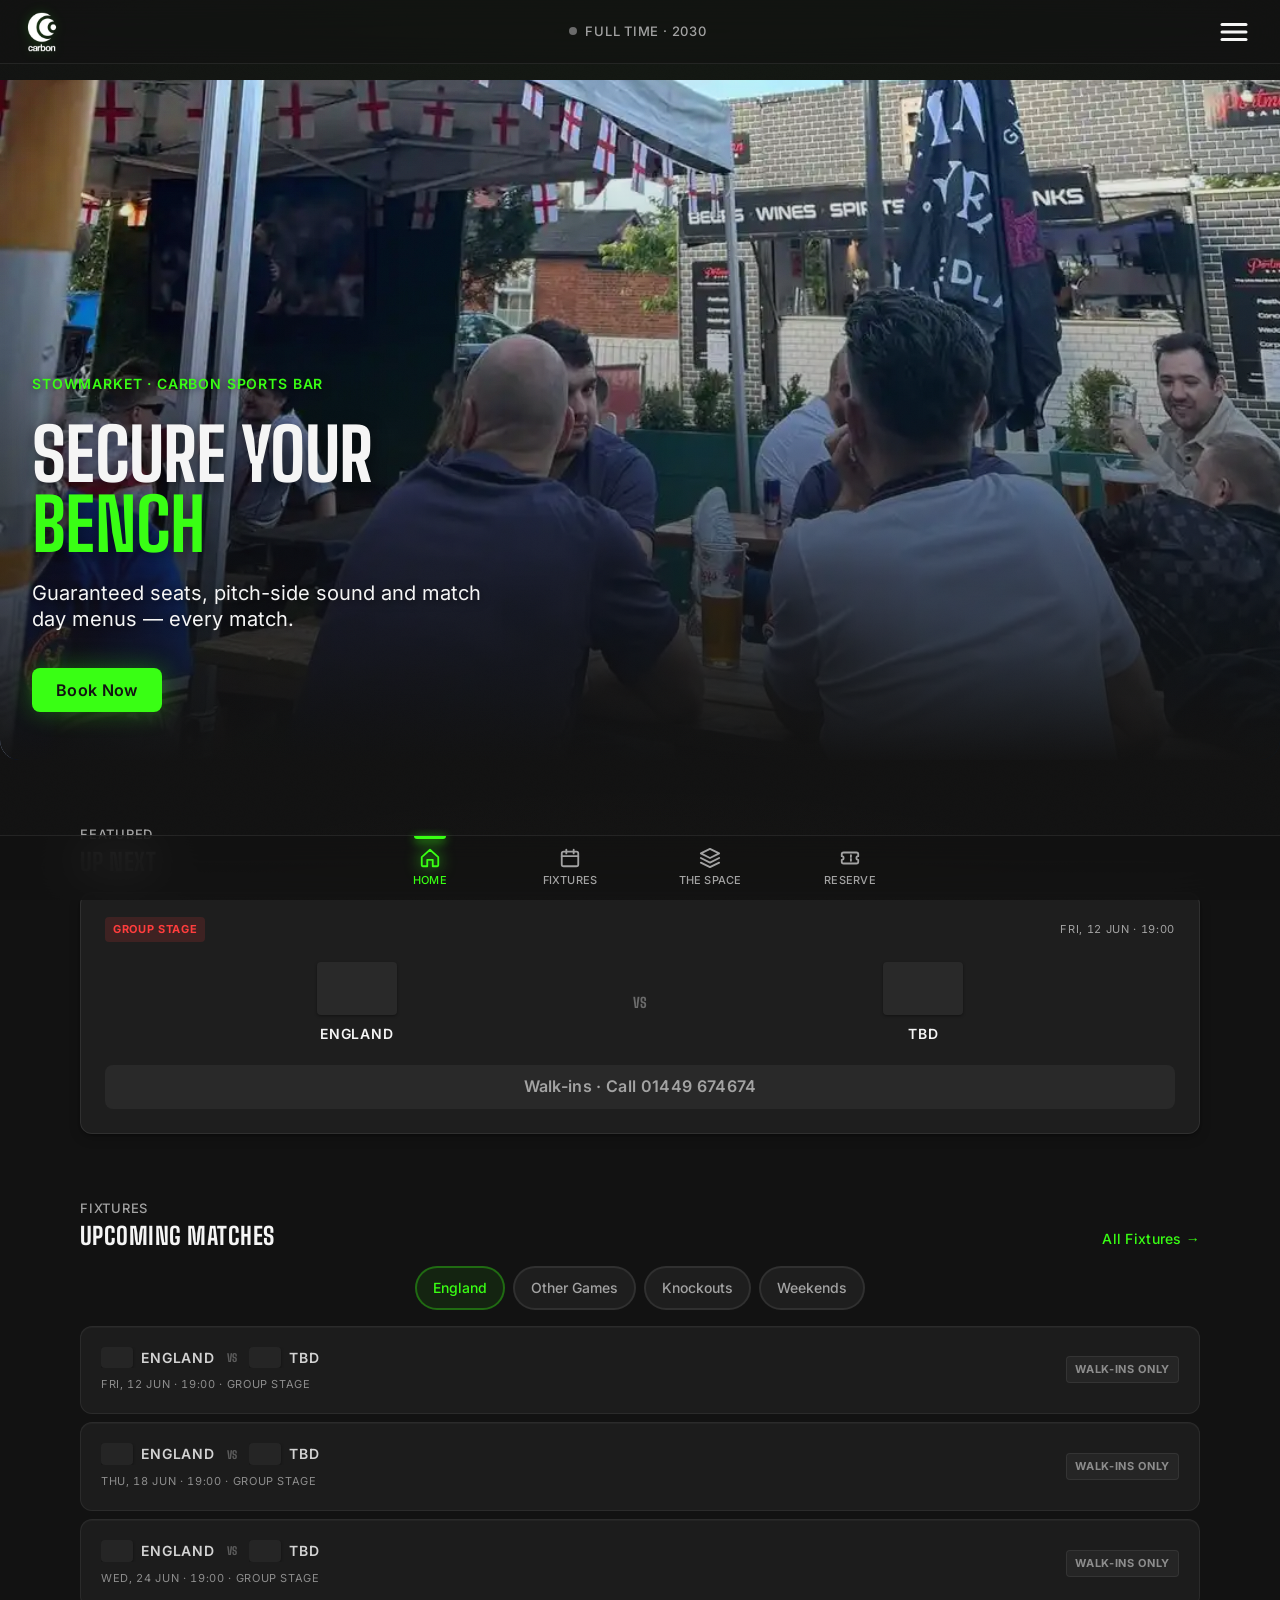
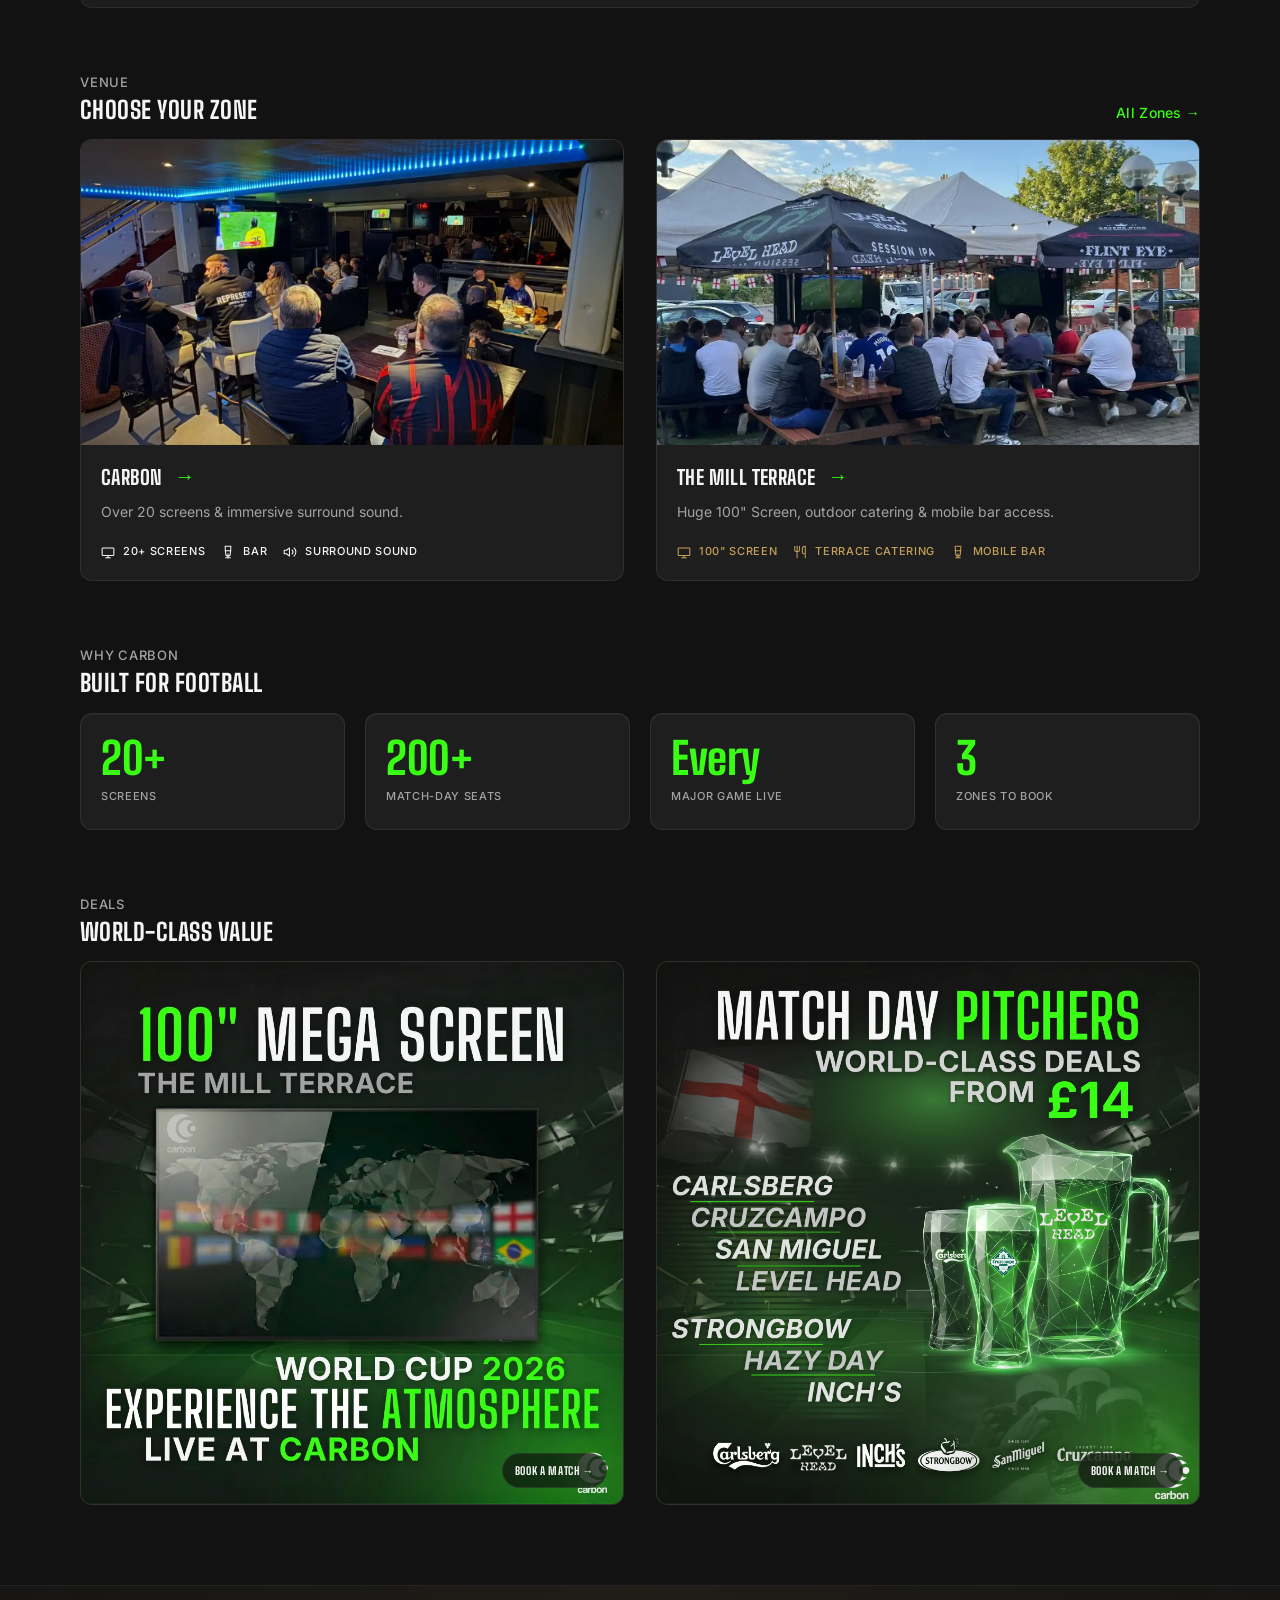
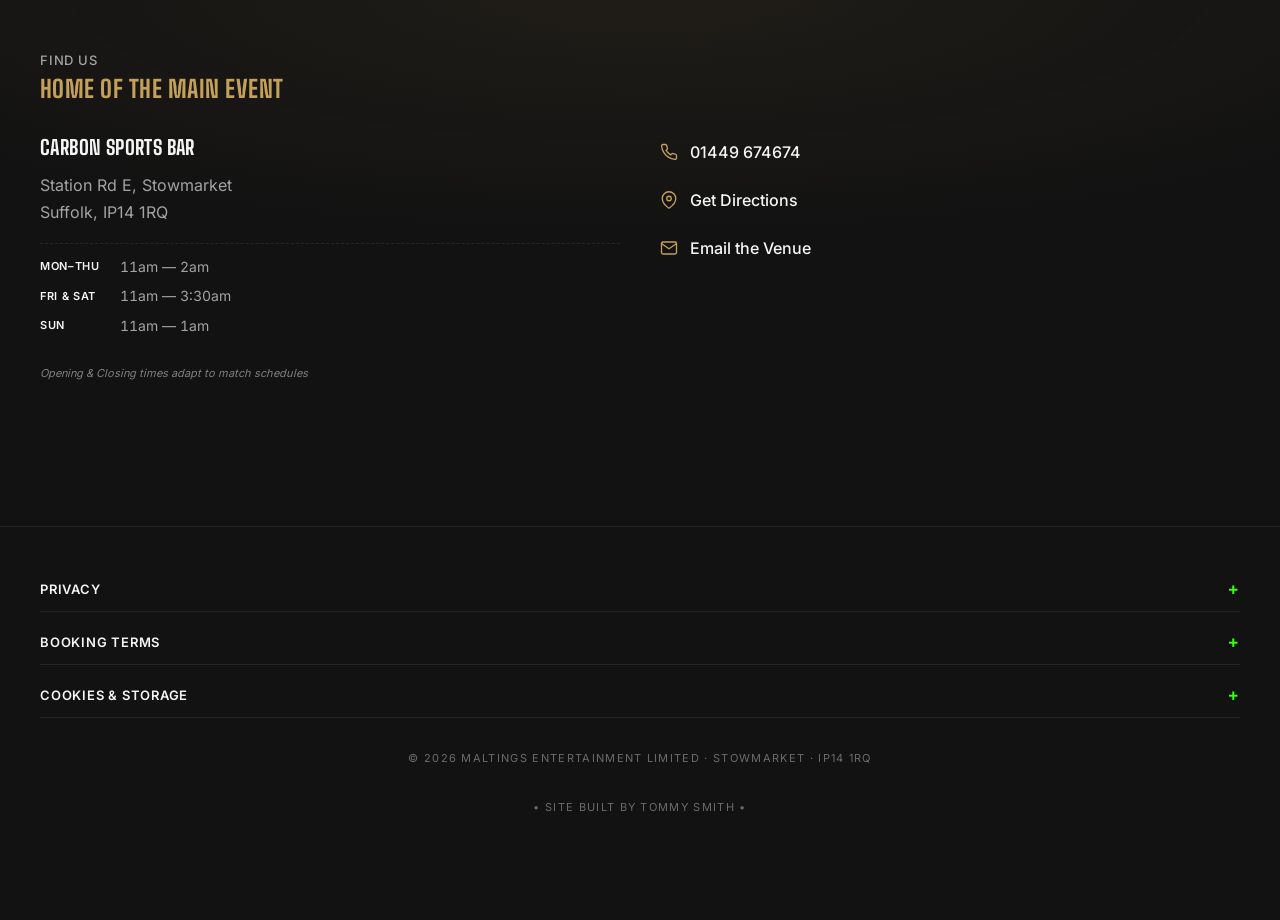
==== index.html @ a9f906a3 "Match Time Update and polish" ====
<!doctype html>
<html lang="en-GB">
  <head>
    <meta charset="UTF-8" />
    <meta
      name="viewport"
      content="width=device-width, initial-scale=1.0, viewport-fit=cover"
    />
    <meta name="theme-color" content="#121212" />
    <meta name="color-scheme" content="dark" />

    <!-- Favicons & PWA manifest -->
    <link rel="icon" href="/favicon.ico" sizes="any" />
    <link rel="icon" type="image/png" sizes="32x32" href="/favicon-32x32.png" />
    <link rel="icon" type="image/png" sizes="16x16" href="/favicon-16x16.png" />
    <link rel="apple-touch-icon" sizes="180x180" href="/apple-touch-icon.png" />
    <link rel="manifest" href="/site.webmanifest" />

    <title>Carbon Football · Stowmarket</title>
    <meta
      name="description"
      content="Stowmarket's home of Football in 2026. Premium screens, Delicious Food, guaranteed seats. Secure your bench."
    />
    <link rel="canonical" href="https://carbonfootball.uk/" />

    <!-- Social share · Open Graph & Twitter Card -->
    <meta property="og:type" content="website" />
    <meta property="og:site_name" content="Carbon Sports Bar" />
    <meta property="og:locale" content="en_GB" />
    <meta property="og:url" content="https://carbonfootball.uk/" />
    <meta property="og:title" content="Carbon Football · Stowmarket" />
    <meta
      property="og:description"
      content="Stowmarket's home of Football in 2026. Premium screens, Delicious Food, guaranteed seats. Secure your bench."
    />
    <meta property="og:image" content="assets/img/og-carbon.webp" />
    <meta property="og:image:width" content="1200" />
    <meta property="og:image:height" content="630" />
    <meta property="og:image:type" content="image/webp" />
    <meta
      property="og:image:alt"
      content="Carbon Sports Bar — Stowmarket's home for live football"
    />

    <meta name="twitter:card" content="summary_large_image" />
    <meta name="twitter:title" content="Carbon Football · Stowmarket" />
    <meta
      name="twitter:description"
      content="Stowmarket's home of Football in 2026. Premium screens, Delicious Food, guaranteed seats. Secure your bench."
    />
    <meta name="twitter:image" content="assets/img/og-carbon.webp" />
    <meta
      name="twitter:image:alt"
      content="Carbon Sports Bar — Stowmarket's home for live football"
    />

    <!-- Fonts: self-hosted at /assets/fonts (see base.css @font-face block).
         The hero heading uses Big Shoulders 700 — preload it so the LCP text
         arrives in its final font without a swap flash. `crossorigin` is
         required for font preload to match the @font-face fetch. -->
    <link
      rel="preload"
      as="font"
      type="font/woff2"
      href="assets/fonts/big-shoulders-v4-latin-700.woff2"
      crossorigin
    />

    <!-- Styles: load order matters (tokens → base → layout → components) -->
    <link rel="stylesheet" href="assets/css/tokens.css" />
    <link rel="stylesheet" href="assets/css/base.css" />
    <link rel="stylesheet" href="assets/css/layout.css" />
    <link rel="stylesheet" href="assets/css/components.css" />
  </head>
  <body>
    <!-- =========================================================================
       HEADER · Logo · Marquee · More
       ========================================================================= -->
    <header class="c-header" role="banner">
      <a
        class="c-header__logo"
        href="https://www.welovecarbon.com/sports"
        target="_blank"
        rel="noopener noreferrer"
        aria-label="Carbon Sports Bar — home"
      >
        <img
          class="c-header__logo-mark"
          src="assets/img/carbon-logo.webp"
          alt="Carbon Sports Bar logo"
          width="36"
          height="36"
          decoding="async"
        />
      </a>

      <div
        class="c-header__marquee"
        data-component="marquee"
        aria-label="Match status"
      >
        <!-- Marquee mounts here on JS load -->
      </div>

      <button
        class="c-header__more"
        type="button"
        aria-label="Open menu"
        aria-expanded="false"
        aria-controls="mobile-menu"
      >
        <svg viewBox="0 0 24 24" aria-hidden="true">
          <line x1="4" y1="7" x2="20" y2="7" />
          <line x1="4" y1="12" x2="20" y2="12" />
          <line x1="4" y1="17" x2="20" y2="17" />
        </svg>
      </button>
    </header>

    <!-- =========================================================================
       PAGE CONTENT
       ========================================================================= -->
    <main class="l-page" id="main">
      <div class="l-page__content p-home">
        <section class="c-hero c-hero--home" aria-labelledby="hero-heading">
          <div class="c-hero__media" data-component="hero-reel">
            <div class="c-hero__reel-frame" data-reel-src="assets/img/terrace-1.webp" aria-hidden="true"></div>
            <div class="c-hero__reel-frame" data-reel-src="assets/img/booths-3.webp" aria-hidden="true"></div>
            <div class="c-hero__reel-frame" data-reel-src="assets/img/terrace-5.webp" aria-hidden="true"></div>
            <div class="c-hero__reel-frame" data-reel-src="assets/img/sports-bar-1.webp" aria-hidden="true"></div>
          </div>
          <div class="c-hero__overlay"></div>
          <div class="c-hero__content">
            <p class="c-hero__caption">Stowmarket · Carbon Sports Bar</p>
            <h1 id="hero-heading" class="c-hero__title u-display">
              Secure Your<br />
              <span class="u-accent">Bench</span>
            </h1>
            <p class="c-hero__subtitle">
              Guaranteed seats, pitch-side sound and match day menus — every
              match.
            </p>
            <a href="fixtures.html" class="c-button c-button--primary">
              Book Now
            </a>
          </div>
        </section>

        <section class="c-section" aria-labelledby="featured-heading">
          <header class="c-section-header">
            <div class="c-section-header__text">
              <p class="u-caption">Featured</p>
              <h2 id="featured-heading">Up Next</h2>
            </div>
          </header>

          <article
            class="c-match-card c-match-card--elevated"
            id="featured-match"
            aria-busy="true"
          >
            <header class="c-match-card__header">
              <span
                class="c-badge c-badge--live u-skeleton"
                data-match-target="badge"
                >&nbsp;</span
              >
              <time data-match-target="time" datetime="">-- --- · --:--</time>
            </header>

            <div class="c-match-card__teams">
              <div class="c-match-card__team">
                <div
                  class="c-match-card__flag u-skeleton"
                  data-match-target="flag-a"
                ></div>
                <span
                  class="c-match-card__name u-skeleton"
                  data-match-target="name-a"
                  >&nbsp;</span
                >
              </div>
              <span class="c-match-card__vs">VS</span>
              <div class="c-match-card__team">
                <div
                  class="c-match-card__flag u-skeleton"
                  data-match-target="flag-b"
                ></div>
                <span
                  class="c-match-card__name u-skeleton"
                  data-match-target="name-b"
                  >&nbsp;</span
                >
              </div>
            </div>

            <footer class="c-match-card__footer">
              <!-- Static fallback href routes to fixtures.html so a no-JS
                   visitor (or a tap during the pre-hydration race window)
                   lands inside the funnel rather than on the gated
                   book.html. featuredMatch.js overwrites this href with
                   the canonical buildZonesURL(featured) target at render
                   time when the match is bookable. -->
              <a
                href="fixtures.html"
                class="c-button c-button--block c-button--primary"
                data-match-target="booking-link"
              >
                Secure a Table
              </a>
            </footer>
          </article>
        </section>

        <section class="c-section" aria-labelledby="fixtures-heading">
          <header class="c-section-header">
            <div class="c-section-header__text">
              <p class="u-caption">Fixtures</p>
              <h2 id="fixtures-heading">Upcoming matches</h2>
            </div>
            <a href="fixtures.html" class="c-link-action">All Fixtures</a>
          </header>

          <nav class="c-chip-scroll" aria-label="Filter fixtures">
            <ul
              class="c-chip-scroll__list"
              id="fixture-filters"
              data-default-filter="england"
              role="list"
            >
              <li>
                <button
                  class="c-chip c-chip--active"
                  aria-pressed="true"
                  data-filter="england"
                >
                  England
                </button>
              </li>
              <li>
                <button class="c-chip" aria-pressed="false" data-filter="all">
                  Other Games
                </button>
              </li>
              <li>
                <button
                  class="c-chip"
                  aria-pressed="false"
                  data-filter="knockout"
                >
                  Knockouts
                </button>
              </li>
              <li>
                <button
                  class="c-chip"
                  aria-pressed="false"
                  data-filter="weekend"
                >
                  Weekends
                </button>
              </li>
            </ul>
          </nav>

          <ul
            class="c-fixtures-list"
            id="upcoming-fixtures-list"
            role="list"
            aria-busy="true"
          >
            <li class="c-loader" aria-hidden="true">
              <div class="c-spinner"></div>
              <p class="u-caption">Updating Feed...</p>
            </li>
          </ul>
        </section>

        <section
          class="c-zones-teaser c-section"
          aria-labelledby="zones-heading"
        >
          <header class="c-section-header">
            <div class="c-section-header__text">
              <p class="u-caption">Venue</p>
              <h2 id="zones-heading">Choose Your Zone</h2>
            </div>
            <a href="zones.html" class="c-link-action">All Zones</a>
          </header>

          <div class="c-zones-teaser__grid">
            <article class="c-zone-card">
              <div class="c-zone-card__media c-zone-card__media--bar"></div>
              <div class="c-zone-card__content">
                <h3 class="c-zone-card__title">
                  <a href="zones.html#carboncard" class="u-stretched-link"
                    >Carbon</a
                  >
                </h3>
                <p class="c-zone-card__desc">
                  Over 20 screens & immersive surround sound.
                </p>
                <ul class="c-zone-card__specs" role="list">
                  <li>
                    <svg viewBox="0 0 24 24" aria-hidden="true">
                      <rect x="2" y="5" width="20" height="13" rx="1" />
                      <line x1="8" y1="22" x2="16" y2="22" />
                      <line x1="12" y1="18" x2="12" y2="22" />
                    </svg>
                    20+ Screens
                  </li>
                  <li>
                    <svg viewBox="0 0 24 24" aria-hidden="true">
                      <path d="M8 22h8" />
                      <path d="M7 10h10" />
                      <path d="M12 15v7" />
                      <path d="M7 2h10l-1 13a4 4 0 0 1-8 0Z" />
                    </svg>
                    Bar
                  </li>
                  <li>
                    <svg viewBox="0 0 24 24" aria-hidden="true">
                      <path d="M11 5L6 9H2v6h4l5 4V5z" />
                      <path d="M15.54 8.46a5 5 0 0 1 0 7.07" />
                      <path d="M19.07 4.93a10 10 0 0 1 0 14.14" />
                    </svg>
                    Surround sound
                  </li>
                </ul>
              </div>
            </article>

            <article class="c-zone-card">
              <div class="c-zone-card__media c-zone-card__media--terrace"></div>
              <div class="c-zone-card__content">
                <h3 class="c-zone-card__title">
                  <a href="zones.html#terracecard" class="u-stretched-link"
                    >The Mill Terrace</a
                  >
                </h3>
                <p class="c-zone-card__desc">
                  Huge 100" Screen, outdoor catering & mobile bar access.
                </p>
                <ul
                  class="c-zone-card__specs c-zone-card__specs--mill"
                  role="list"
                >
                  <li>
                    <svg viewBox="0 0 24 24" aria-hidden="true">
                      <rect x="2" y="5" width="20" height="13" rx="1" />
                      <line x1="8" y1="22" x2="16" y2="22" />
                      <line x1="12" y1="18" x2="12" y2="22" />
                    </svg>
                    100" Screen
                  </li>
                  <li>
                    <svg viewBox="0 0 24 24" aria-hidden="true">
                      <path d="M3 2v7c0 1.1.9 2 2 2h4a2 2 0 0 0 2-2V2" />
                      <path d="M7 2v20" />
                      <path
                        d="M21 15V2a5 5 0 0 0-5 5v6c0 1.1.9 2 2 2h3Zm0 0v7"
                      />
                    </svg>
                    Terrace Catering
                  </li>
                  <li>
                    <svg viewBox="0 0 24 24" aria-hidden="true">
                      <path d="M8 22h8" />
                      <path d="M7 10h10" />
                      <path d="M12 15v7" />
                      <path d="M7 2h10l-1 13a4 4 0 0 1-8 0Z" />
                    </svg>
                    Mobile bar
                  </li>
                </ul>
              </div>
            </article>
          </div>
        </section>

        <section class="c-stats-band c-section" aria-labelledby="stats-heading">
          <header class="c-section-header">
            <div class="c-section-header__text">
              <p class="u-caption">Why Carbon</p>
              <h2 id="stats-heading">Built for Football</h2>
            </div>
          </header>

          <ul class="c-stats-band__list" role="list">
            <li class="c-stat-tile">
              <span class="c-stat-tile__num">20+</span>
              <span class="c-stat-tile__label"> Screens</span>
            </li>
            <li class="c-stat-tile">
              <span class="c-stat-tile__num">200+</span>
              <span class="c-stat-tile__label">Match-day Seats</span>
            </li>
            <li class="c-stat-tile">
              <span class="c-stat-tile__num">Every</span>
              <span class="c-stat-tile__label">Major Game Live</span>
            </li>
            <li class="c-stat-tile">
              <span class="c-stat-tile__num">3</span>
              <span class="c-stat-tile__label">Zones to Book</span>
            </li>
          </ul>
        </section>

        <section class="c-section" aria-labelledby="promo-heading">
          <header class="c-section-header">
            <div class="c-section-header__text">
              <p class="u-caption">Deals</p>
              <h2 id="promo-heading">World-Class Value</h2>
            </div>
          </header>

          <ul class="c-promo-list" role="list">
            <li class="c-promo-item">
              <a
                href="fixtures.html"
                class="c-promo-item__link"
                aria-label="Book a match — 100 inch screen in the Mill Terrace"
              >
                <img
                  class="c-promo-item__media"
                  src="assets/img/promo-tv.webp"
                  alt="100 inch screen in the Mill Terrace"
                  loading="lazy"
                  decoding="async"
                  width="1000"
                  height="1000"
                />
                <span class="c-promo-item__cta" aria-hidden="true"
                  >Book a Match &rarr;</span
                >
              </a>
            </li>
            <li class="c-promo-item">
              <a
                href="fixtures.html"
                class="c-promo-item__link"
                aria-label="Book a match — pitcher deal available on match days"
              >
                <img
                  class="c-promo-item__media"
                  src="assets/img/pitcher-deal.webp"
                  alt="4 pint pitcher deal · from £14"
                  loading="lazy"
                  decoding="async"
                  width="1000"
                  height="1000"
                />
                <span class="c-promo-item__cta" aria-hidden="true"
                  >Book a Match &rarr;</span
                >
              </a>
            </li>
          </ul>
        </section>

        <section class="c-visit" aria-labelledby="visit-heading">
          <div class="c-visit__inner">
            <header class="c-visit__header">
              <p class="u-caption">Find Us</p>
              <h2 id="visit-heading" class="c-visit__title">
                Home of the main event
              </h2>
            </header>

            <div class="c-visit__body">
              <div class="c-visit__location">
                <address class="c-visit__address">
                  <strong>Carbon Sports Bar</strong>
                  Station Rd E, Stowmarket<br />
                  Suffolk, IP14 1RQ
                </address>

                <dl class="c-visit__hours">
                  <dt>Mon–Thu</dt>
                  <dd>11am — 2am</dd>
                  <dt>Fri & Sat</dt>
                  <dd>11am — 3:30am</dd>
                  <dt>Sun</dt>
                  <dd>11am — 1am</dd>
                </dl>
                <p class="c-visit__hourscopy">
                  Opening & Closing times adapt to match schedules
                </p>
              </div>

              <ul class="c-visit__links" role="list">
                <li>
                  <a href="tel:+441449674674" class="c-visit__link">
                    <svg viewBox="0 0 24 24" aria-hidden="true">
                      <path
                        d="M22 16.92v3a2 2 0 0 1-2.18 2 19.79 19.79 0 0 1-8.63-3.07 19.5 19.5 0 0 1-6-6 19.79 19.79 0 0 1-3.07-8.67A2 2 0 0 1 4.11 2h3a2 2 0 0 1 2 1.72 12.84 12.84 0 0 0 .7 2.81 2 2 0 0 1-.45 2.11L8.09 9.91a16 16 0 0 0 6 6l1.27-1.27a2 2 0 0 1 2.11-.45 12.84 12.84 0 0 0 2.81.7A2 2 0 0 1 22 16.92z"
                      />
                    </svg>
                    01449 674674
                  </a>
                </li>
                <li>
                  <a
                    href="https://www.google.com/maps/search/?api=1&query=Carbon+Sports+Bar+Stowmarket"
                    class="c-visit__link"
                    target="_blank"
                    rel="noopener noreferrer"
                  >
                    <svg viewBox="0 0 24 24" aria-hidden="true">
                      <path
                        d="M21 10c0 7-9 13-9 13s-9-6-9-13a9 9 0 0 1 18 0z"
                      />
                      <circle cx="12" cy="10" r="3" />
                    </svg>
                    Get Directions
                  </a>
                </li>
                <li>
                  <a href="mailto:hello@mill.restaurant" class="c-visit__link">
                    <svg viewBox="0 0 24 24" aria-hidden="true">
                      <path
                        d="M4 4h16c1.1 0 2 .9 2 2v12c0 1.1-.9 2-2 2H4c-1.1 0-2-.9-2-2V6c0-1.1.9-2 2-2z"
                      />
                      <polyline points="22,6 12,13 2,6" />
                    </svg>
                    Email the Venue
                  </a>
                </li>
              </ul>
            </div>
          </div>
        </section>
      </div>
    </main>

    <!-- =========================================================================
       FOOTER · Legal accordion (Privacy / Booking Terms / Cookies)
       Native <details> — zero JS. Sits outside <main> so the browser
       applies the implicit `contentinfo` landmark role.
       ========================================================================= -->
    <footer class="c-site-footer">
      <div class="c-site-footer__inner">
        <details class="c-site-footer__item">
          <summary class="c-site-footer__summary">Privacy</summary>
          <div class="c-site-footer__body">
            <p>
              <strong>Maltings Entertainment LTD</strong> (Carbon Sports Bar //
              Station Rd E, Stowmarket, Suffolk IP14 1RQ) is the data controller
              for bookings made through this site.
            </p>
            <p>
              When you reserve a table, we collect your
              <strong>name, email, phone</strong>, party size, and your selected
              fixture, date, time, and venue zone. This data is processed via
              <strong>Tally.so</strong>, stored in
              <strong>Google Sheets</strong> and used to operate the booking
              system, with confirmation emails sent via <strong>Brevo</strong>.
              These services act as data processors on our behalf.
            </p>
            <p>
              <strong>Lawful basis:</strong> contract performance (UK GDPR Art.
              6(1)(b)) — required to manage and fulfil your reservation. Booking
              data is retained until the relevant fixture has taken place and
              operational reconciliation is complete, and is deleted within 30
              days thereafter.
            </p>
            <p>
              We do not currently use tracking cookies, advertising cookies, or
              marketing profiling. You can request access, correction, deletion,
              or portability of your data at any time by contacting
              <a href="mailto:bookings.carbon@gmail.com"
                >bookings.carbon@gmail.com</a
              >
              or calling <a href="tel:+441449674674">01449 674674</a>. You may
              also raise concerns with the UK Information Commissioner at
              <a
                href="https://ico.org.uk"
                target="_blank"
                rel="noopener noreferrer"
                >ico.org.uk</a
              >.
            </p>
          </div>
        </details>

        <details class="c-site-footer__item">
          <summary class="c-site-footer__summary">Booking Terms</summary>
          <div class="c-site-footer__body">
            <ul>
              <li>
                Your booking is confirmed once you receive the confirmation
                email. If it doesn't arrive within a few minutes, check your
                spam folder or call the venue.
              </li>
              <li>
                Tables are held until
                <strong>30 minutes before kickoff</strong>. Please arrive at
                least 1 hour prior — late arrivals may forfeit their
                reservation.
              </li>
              <li>
                Online booking closes
                <strong>3 hours before kickoff</strong>. Walk-ins remain welcome
                — call <a href="tel:+441449674674">01449 674674</a> to check
                availability.
              </li>
              <li>
                Groups of 1–20 can book online. For larger parties please call
                the venue.
              </li>
              <li>
                We reserve the right to relocate guests within the same zone if
                seating capacity requires.
              </li>
            </ul>
          </div>
        </details>

        <details class="c-site-footer__item">
          <summary class="c-site-footer__summary">
            Cookies &amp; Storage
          </summary>
          <div class="c-site-footer__body">
            <p>
              No tracking cookies. No advertising cookies. No third-party
              analytics that profile you.
            </p>
            <p>
              The booking funnel uses two short-lived browser-storage entries:
            </p>
            <ul>
              <li>
                <strong>sessionStorage</strong>
                <code>carbon_funnel_redirect_hint</code> — a single contextual
                message after the booking gate redirects you; deleted as soon as
                it's read.
              </li>
              <li>
                <strong>localStorage</strong>
                <code>carbon_match_data_cache</code> — match-schedule cache (max
                5 days), so fixtures still load if the data feed is briefly
                unreachable.
              </li>
            </ul>
            <p>
              Both are strictly functional and don't require consent under UK
              PECR. Clearing your browser's storage removes them at any time.
            </p>
          </div>
        </details>

        <p class="c-site-footer__meta">
          © 2026 Maltings Entertainment Limited · Stowmarket · IP14 1RQ
        </p>

        <p class="c-site-footer__meta">
         • Site Built By Tommy Smith •
        </p>
      </div>
    </footer>

    <!-- =========================================================================
       BOTTOM NAV · Primary navigation
       ========================================================================= -->
    <nav class="c-nav" aria-label="Primary navigation">
      <ul class="c-nav__list" role="list">
        <li>
          <a class="c-nav__item" href="index.html" aria-current="page">
            <svg class="c-nav__icon" viewBox="0 0 24 24" aria-hidden="true">
              <path
                d="M3 11 L12 3 L21 11 L21 20 A1 1 0 0 1 20 21 L15 21 L15 14 L9 14 L9 21 L4 21 A1 1 0 0 1 3 20 Z"
              />
            </svg>
            <span>Home</span>
          </a>
        </li>
        <li>
          <a class="c-nav__item" href="fixtures.html">
            <svg class="c-nav__icon" viewBox="0 0 24 24" aria-hidden="true">
              <rect x="3" y="5" width="18" height="16" rx="2" />
              <line x1="3" y1="10" x2="21" y2="10" />
              <line x1="8" y1="3" x2="8" y2="7" />
              <line x1="16" y1="3" x2="16" y2="7" />
            </svg>
            <span>Fixtures</span>
          </a>
        </li>
        <li>
          <a class="c-nav__item" href="zones.html">
            <svg class="c-nav__icon" viewBox="0 0 24 24" aria-hidden="true">
              <path d="M12 2 L22 7 L12 12 L2 7 Z" />
              <polyline points="2 12 12 17 22 12" />
              <polyline points="2 17 12 22 22 17" />
            </svg>
            <span>The Space</span>
          </a>
        </li>
        <li>
          <a class="c-nav__item" href="fixtures.html" data-nav-role="funnel">
            <svg class="c-nav__icon" viewBox="0 0 24 24" aria-hidden="true">
              <path
                d="M3 8 A2 2 0 0 1 5 6 L19 6 A2 2 0 0 1 21 8 L21 10 A2 2 0 0 0 21 14 L21 16 A2 2 0 0 1 19 18 L5 18 A2 2 0 0 1 3 16 L3 14 A2 2 0 0 0 3 10 Z"
              />
              <line x1="13" y1="9" x2="13" y2="11" />
              <line x1="13" y1="13" x2="13" y2="15" />
            </svg>
            <span>Reserve</span>
          </a>
        </li>
      </ul>
    </nav>

    <!-- =========================================================================
       TOP NAV · Marquee navigation
       ========================================================================= -->

    <nav class="c-mobile-nav" id="mobile-menu" aria-hidden="true">
      <div class="c-mobile-nav__inner">
        <ul class="c-mobile-nav__list" role="list">
          <li>
            <a
              href="index.html"
              class="c-mobile-nav__link u-display"
              aria-current="page"
              >Home</a
            >
          </li>
          <li>
            <a href="fixtures.html" class="c-mobile-nav__link u-display"
              >Fixtures</a
            >
          </li>
          <li>
            <a href="zones.html" class="c-mobile-nav__link u-display"
              >The Space</a
            >
          </li>
          <li>
            <a
              href="fixtures.html"
              class="c-mobile-nav__link u-display"
              data-nav-role="funnel"
              >Book a Bench</a
            >
          </li>
          <li>
            <a
              href="https://www.mill.restaurant/"
              class="c-mobile-nav__link u-display"
              target="_blank"
              rel="noopener noreferrer"
              >The Mill</a
            >
          </li>
          <li>
            <a
              href="https://welovecarbon.com/sports"
              class="c-mobile-nav__link u-display"
              target="_blank"
              rel="noopener noreferrer"
              >Carbon Sports Bar</a
            >
          </li>
        </ul>

        <footer class="c-mobile-nav__footer">
          <p class="u-caption">Carbon · Stowmarket</p>
          <div class="c-mobile-nav__socials">
            <a
              href="https://www.instagram.com/carbonstowmarket/"
              class="c-mobile-nav__social"
              target="_blank"
              rel="noopener noreferrer"
              aria-label="Carbon Sports Bar on Instagram"
            >
              <svg viewBox="0 0 24 24" aria-hidden="true">
                <rect x="2" y="2" width="20" height="20" rx="5" ry="5" />
                <path d="M16 11.37A4 4 0 1 1 12.63 8 4 4 0 0 1 16 11.37z" />
                <line x1="17.5" y1="6.5" x2="17.51" y2="6.5" />
              </svg>
            </a>
            <a
              href="https://www.facebook.com/carbonstowmarket"
              class="c-mobile-nav__social"
              target="_blank"
              rel="noopener noreferrer"
              aria-label="Carbon Sports Bar on Facebook"
            >
              <svg viewBox="0 0 24 24" aria-hidden="true">
                <path
                  d="M18 2h-3a5 5 0 0 0-5 5v3H7v4h3v8h4v-8h3l1-4h-4V7a1 1 0 0 1 1-1h3z"
                />
              </svg>
            </a>
            <a
              href="https://www.tiktok.com/@carbonstowmarket"
              class="c-mobile-nav__social"
              target="_blank"
              rel="noopener noreferrer"
              aria-label="Carbon Sports Bar on TikTok"
            >
              <svg viewBox="0 0 24 24" aria-hidden="true">
                <path d="M9 12a4 4 0 1 0 4 4V4a5 5 0 0 0 5 5" />
              </svg>
            </a>
          </div>
        </footer>
      </div>
    </nav>

    <!-- App entry — native ES modules-->
    <script type="module" src="assets/js/app.js"></script>
  </body>
</html>
---- assets/css/tokens.css ----
/* =========================================================================
   CARBON SPORTS BAR — DESIGN TOKENS
   The single source of truth for every design value in the system.
   Modify here, propagate everywhere.
   ========================================================================= */

:root {
  /* ---------- COLOUR · SURFACES -------------------------------------- */
  --surface-base: #121212;
  --surface-raised: #1e1e1e;
  --surface-overlay: #292929;
  --surface-inverse: #f5f5f5;

  /* ---------- COLOUR · BORDERS --------------------------------------- */
  --border-hairline: rgba(255, 255, 255, 0.08);
  --border-strong: rgba(255, 255, 255, 0.16);
  --border-accent: rgba(57, 255, 20, 0.32);

  /* ---------- COLOUR · TEXT ------------------------------------------ */
  --text-primary: #f5f5f5;
  --text-muted: #d4d4d4;
  --text-secondary: #a3a3a3;
  --text-tertiary: #6b6b6b;
  --text-on-accent: #121212;
  --text-on-mill: #121212;

  /* ---------- COLOUR · BRAND ----------------------------------------- */
  --accent-pitch: #39ff14; /* primary action, live, success */
  --accent-pitch-dim: #2bd110; /* hover/pressed state */
  --accent-mill: #c5a059; /* premium, VIP, Mill cross-link */
  --accent-mill-dim: #a88542;

  /* ---------- COLOUR · STATUS ---------------------------------------- */
  --status-success: #39ff14;
  --status-warning: #c5a059;
  --status-error: #ff4d4d;
  --status-info: #3b82f6;
  --status-live: #ff3d3d; /* live-match red, distinct from error */

  /* ---------- TYPOGRAPHY · FAMILIES ---------------------------------- */
  --font-display: "Big Shoulders Display", "Impact", "Arial Black", sans-serif;
  --font-body:
    "Inter", -apple-system, BlinkMacSystemFont, "Segoe UI", sans-serif;

  /* ---------- TYPOGRAPHY · SIZE SCALE -------------------------------- */
  --type-hero: clamp(2.75rem, 8vw, 4.5rem); /* hero only */
  --type-display: 2.5rem;
  --type-h1: 2rem;
  --type-h2: 1.5rem;
  --type-h3: 1.25rem;
  --type-lead: 1.0625rem; /* 17px — hero subtitle, between body and h3 */
  --type-body: 1rem;
  --type-small: 0.875rem;
  --type-caption: 0.8125rem;
  --type-tiny: 0.6875rem;
  --type-stat: 2.75rem; /* stat-tile numerals — matches hero minimum */
  --type-display-fluid: clamp(
    2.25rem,
    6vw,
    3.5rem
  ); /* secondary hero displays */
  --type-card-title: clamp(1.25rem, 3vw, 1.5rem); /* zone-card titles */

  /* ---------- TYPOGRAPHY · WEIGHTS ----------------------------------- */
  --weight-regular: 400;
  --weight-medium: 500;
  --weight-semibold: 600;
  --weight-bold: 700;

  /* ---------- TYPOGRAPHY · LINE-HEIGHT ------------------------------- */
  --leading-tight: 1.15;
  --leading-snug: 1.3;
  --leading-normal: 1.55;
  --leading-relaxed: 1.7;
  --leading-flat: 0.95; /* large numerals — stat tiles */
  --leading-solid: 1; /* icons, arrows */

  /* ---------- TYPOGRAPHY · TRACKING ---------------------------------- */
  --tracking-tight: -0.01em; /* large display only */
  --tracking-normal: 0;
  --tracking-wide: 0.02em; /* mid headings */
  --tracking-wider: 0.06em; /* captions */
  --tracking-widest: 0.12em; /* nav labels, all-caps micro */

  /* ---------- SPACING · 4PT BASE GRID -------------------------------- */
  --space-1: 0.25rem; /*  4px */
  --space-2: 0.5rem; /*  8px */
  --space-3: 0.75rem; /* 12px */
  --space-4: 1rem; /* 16px */
  --space-5: 1.25rem; /* 20px */
  --space-6: 1.5rem; /* 24px */
  --space-7: 1.75rem; /* 28px — bridges 6 and 8 */
  --space-8: 2rem; /* 32px */
  --space-10: 2.5rem; /* 40px */
  --space-12: 3rem; /* 48px */
  --space-16: 4rem; /* 64px */
  --space-20: 5rem; /* 80px */
  --space-24: 6rem; /* 96px */

  /* ---------- RADII --------------------------------------------------- */
  --radius-sm: 4px; /* chips, tags */
  --radius-md: 8px; /* buttons, inputs */
  --radius-lg: 12px; /* cards */
  --radius-xl: 20px; /* bottom sheet, modals */
  --radius-full: 9999px; /* pills, avatars */

  /* ---------- MOTION · DURATION -------------------------------------- */
  --duration-instant: 100ms;
  --duration-fast: 150ms; /* micro-interactions */
  --duration-base: 250ms;
  --duration-slow: 350ms; /* sheet, modal */
  --duration-deliberate: 500ms;

  /* ---------- MOTION · EASING ---------------------------------------- */
  --ease-out: cubic-bezier(0.16, 1, 0.3, 1); /* entries */
  --ease-in: cubic-bezier(0.7, 0, 0.84, 0); /* exits */
  --ease-in-out: cubic-bezier(0.65, 0, 0.35, 1); /* transitions */
  --ease-spring: cubic-bezier(0.34, 1.56, 0.64, 1); /* playful */

  /* ---------- Z-INDEX SCALE ------------------------------------------ */
  --z-base: 0;
  --z-raised: 10;
  --z-sticky: 100;
  --z-header: 200;
  --z-nav: 200;
  --z-fab: 250;
  --z-sheet: 300;
  --z-modal: 400;
  --z-toast: 500;

  /* ---------- LAYOUT -------------------------------------------------- */
  --header-height: 64px;
  --nav-height: 64px;
  --max-content: 1200px;
  --max-text: 68ch;
  --tap-min: 44px;

  /* ---------- EFFECTS ------------------------------------------------- */
  --blur-glass: blur(20px) saturate(180%);
  --blur-overlay: blur(8px);

  --shadow-card: 0 1px 2px rgba(0, 0, 0, 0.3), 0 4px 12px rgba(0, 0, 0, 0.2);
  --shadow-elevated:
    0 4px 16px rgba(0, 0, 0, 0.4), 0 16px 40px rgba(0, 0, 0, 0.3);
  --shadow-sheet: 0 -8px 32px rgba(0, 0, 0, 0.6);
  --shadow-summary:
    0 8px 32px rgba(0, 0, 0, 0.35), inset 0 1px 0 rgba(255, 255, 255, 0.08),
    inset 0 -1px 0 rgba(0, 0, 0, 0.25);

  --glow-pitch: 0 0 24px rgba(57, 255, 20, 0.32);
  --glow-mill: 0 0 24px rgba(197, 160, 89, 0.24);
}

/* =========================================================================
   HIGH-CONTRAST OPT-IN
   Lifts decorative greys to AA-passing levels without disturbing default
   brand aesthetics.
   ========================================================================= */
@media (prefers-contrast: more) {
  :root {
    --text-tertiary: #8a8a8a;
    --border-hairline: rgba(255, 255, 255, 0.16);
  }
}
---- assets/css/base.css ----
/* =========================================================================
   BASE
   Modern reset, typographic defaults, accessibility primitives.
   Loaded after tokens.css, before everything else.
   ========================================================================= */

/* ---------- WEB FONTS · LOCAL ---------------------------------------- */
/* Big Shoulders Display (headings) + Inter (body). Self-hosted at
   /assets/fonts so there is zero third-party request for fonts — no
   googleapis preconnect, no gstatic font request, no Google referral on
   first paint. Privacy-preserving by construction and faster on the
   critical path (eliminates DNS + TLS to a foreign origin).

   `font-display: swap` matches prior behaviour: the browser paints
   text in the fallback stack immediately, then swaps to the web font
   when the .woff2 finishes loading. Avoids FOIT on slow connections.

   Every available weight is declared. Fetches are weight-lazy — the
   browser only downloads a weight when a rule actually applies it —
   so declaring unused weights costs nothing at runtime and makes
   future design tweaks free of font-pipeline churn. */
@font-face {
  font-family: "Big Shoulders Display";
  font-style: normal;
  font-weight: 600;
  font-display: swap;
  src: url("../fonts/big-shoulders-v4-latin-600.woff2") format("woff2");
}
@font-face {
  font-family: "Big Shoulders Display";
  font-style: normal;
  font-weight: 700;
  font-display: swap;
  src: url("../fonts/big-shoulders-v4-latin-700.woff2") format("woff2");
}
@font-face {
  font-family: "Big Shoulders Display";
  font-style: normal;
  font-weight: 800;
  font-display: swap;
  src: url("../fonts/big-shoulders-v4-latin-800.woff2") format("woff2");
}

@font-face {
  font-family: "Inter";
  font-style: normal;
  font-weight: 400;
  font-display: swap;
  src: url("../fonts/inter-v20-latin-regular.woff2") format("woff2");
}
@font-face {
  font-family: "Inter";
  font-style: normal;
  font-weight: 500;
  font-display: swap;
  src: url("../fonts/inter-v20-latin-500.woff2") format("woff2");
}
@font-face {
  font-family: "Inter";
  font-style: normal;
  font-weight: 600;
  font-display: swap;
  src: url("../fonts/inter-v20-latin-600.woff2") format("woff2");
}
@font-face {
  font-family: "Inter";
  font-style: normal;
  font-weight: 700;
  font-display: swap;
  src: url("../fonts/inter-v20-latin-700.woff2") format("woff2");
}
@font-face {
  font-family: "Inter";
  font-style: normal;
  font-weight: 800;
  font-display: swap;
  src: url("../fonts/inter-v20-latin-800.woff2") format("woff2");
}

/* ---------- MODERN RESET --------------------------------------------- */
*,
*::before,
*::after {
  box-sizing: border-box;
}

* {
  margin: 0;
}

html,
body {
  height: 100%;
}

html {
  background-color: var(--surface-base);
  color-scheme: dark;
  -webkit-text-size-adjust: 100%;
  text-size-adjust: 100%;
}

body {
  font-family: var(--font-body);
  font-size: var(--type-body);
  font-weight: var(--weight-regular);
  line-height: var(--leading-normal);
  color: var(--text-primary);
  background-color: var(--surface-base);
  /* Subtle distant-stadium glow — adds depth without breaking the matte canvas */
  background-image:
    radial-gradient(
      ellipse 120% 60% at 50% -10%,
      rgba(57, 255, 20, 0.045),
      transparent 60%
    ),
    radial-gradient(
      ellipse 80% 40% at 50% 110%,
      rgba(197, 160, 89, 0.025),
      transparent 60%
    );
  background-attachment: fixed;
  min-height: 100vh;
  min-height: 100dvh;
  -webkit-font-smoothing: antialiased;
  -moz-osx-font-smoothing: grayscale;
  text-rendering: optimizeLegibility;
  overflow-x: hidden;
}

img,
picture,
video,
canvas,
svg {
  display: block;
  max-width: 100%;
}

svg {
  fill: none;
  stroke: currentColor;
  stroke-width: 2;
  stroke-linecap: round;
  stroke-linejoin: round;
}

input,
button,
textarea,
select {
  font: inherit;
  color: inherit;
}

button {
  cursor: pointer;
  border: none;
  background: none;
  padding: 0;
  color: inherit;
  -webkit-tap-highlight-color: transparent;
  /* `manipulation` disables the browser's double-tap-to-zoom heuristic
     on this element and eliminates the ~300 ms click delay that ships
     with that heuristic. Rapid successive taps (e.g. stepping guest
     count from 2 → 8) now register as separate, instant clicks instead
     of triggering a viewport zoom. Page-level pinch-zoom remains
     intact, so accessibility/users-with-low-vision are not affected. */
  touch-action: manipulation;
}

a {
  color: inherit;
  text-decoration: none;
  -webkit-tap-highlight-color: transparent;
  touch-action: manipulation;
}

/* Stage-accordion summaries (fixtures.html `<details><summary>`) and any
   custom role="button" host elements get the same treatment so rapid
   open/close taps stay instant and never trigger viewport zoom. */
summary,
[role="button"] {
  -webkit-tap-highlight-color: transparent;
  touch-action: manipulation;
}

p,
h1,
h2,
h3,
h4,
h5,
h6 {
  overflow-wrap: break-word;
}

/* ---------- FILM GRAIN ATMOSPHERE ------------------------------------- */
/* Subtle noise overlay across the entire page — adds tactile depth */
body::before {
  content: "";
  position: fixed;
  inset: 0;
  /* Above content but below all UI layers (nav, sheets, modals). */
  z-index: var(--z-raised);
  pointer-events: none;
  opacity: 0.025;
  mix-blend-mode: overlay;
  background-image: url("data:image/svg+xml;utf8,<svg xmlns='http://www.w3.org/2000/svg' width='240' height='240'><filter id='n'><feTurbulence type='fractalNoise' baseFrequency='0.9' numOctaves='2' stitchTiles='stitch'/></filter><rect width='100%25' height='100%25' filter='url(%23n)'/></svg>");
}

/* ---------- TYPOGRAPHY · HEADINGS ------------------------------------- */
/* Big Shoulders Display is condensed — smaller headings benefit from positive
   tracking, larger ones can hold tight or normal. Curve adjusts by size. */
h1,
h2,
h3,
h4 {
  font-family: var(--font-display);
  font-weight: var(--weight-bold);
  line-height: var(--leading-tight);
  text-transform: uppercase;
  color: var(--text-primary);
}

h1 {
  font-size: var(--type-h1);
  letter-spacing: var(--tracking-normal);
}

h2 {
  font-size: var(--type-h2);
  letter-spacing: var(--tracking-wide);
}

h3 {
  font-size: var(--type-h3);
  letter-spacing: var(--tracking-wide);
}

h4 {
  font-size: var(--type-body);
  letter-spacing: var(--tracking-wider);
}

/* ---------- TYPOGRAPHY · UTILITY CLASSES ------------------------------ */
.u-display {
  font-family: var(--font-display);
  font-size: var(--type-display);
  font-weight: var(--weight-bold);
  line-height: var(--leading-tight);
  letter-spacing: var(--tracking-normal);
  text-transform: uppercase;
}

.u-hero {
  font-family: var(--font-display);
  font-size: var(--type-hero);
  font-weight: var(--weight-bold);
  line-height: 1.02;
  letter-spacing: var(--tracking-tight);
  text-transform: uppercase;
}

.u-caption {
  font-size: var(--type-caption);
  font-weight: var(--weight-medium);
  letter-spacing: var(--tracking-wider);
  text-transform: uppercase;
  color: var(--text-secondary);
}

.u-mono-num {
  font-variant-numeric: tabular-nums;
  font-feature-settings: "tnum";
}

/* ---------- ACCESSIBILITY · FOCUS ------------------------------------- */
:focus {
  outline: none;
}

:focus-visible {
  outline: 2px solid var(--accent-pitch);
  outline-offset: 2px;
  border-radius: 2px;
}

/* ---------- ACCESSIBILITY · SCREEN READER ----------------------------- */
.u-sr-only {
  position: absolute;
  width: 1px;
  height: 1px;
  padding: 0;
  margin: -1px;
  overflow: hidden;
  clip: rect(0, 0, 0, 0);
  white-space: nowrap;
  border: 0;
}

/* ---------- ACCESSIBILITY · MOTION ------------------------------------ */
@media (prefers-reduced-motion: reduce) {
  *,
  *::before,
  *::after {
    animation-duration: 0.01ms !important;
    animation-iteration-count: 1 !important;
    transition-duration: 0.01ms !important;
    scroll-behavior: auto !important;
  }
}

/* ---------- SELECTION ------------------------------------------------- */
::selection {
  background-color: var(--accent-pitch);
  color: var(--text-on-accent);
}

/* ---------- SCROLLBAR (DESKTOP) --------------------------------------- */
@media (min-width: 1024px) {
  ::-webkit-scrollbar {
    width: 10px;
    height: 10px;
  }
  ::-webkit-scrollbar-track {
    background: var(--surface-base);
  }
  ::-webkit-scrollbar-thumb {
    background: var(--surface-overlay);
    border-radius: var(--radius-full);
    border: 2px solid var(--surface-base);
  }
  ::-webkit-scrollbar-thumb:hover {
    background: var(--border-strong);
  }
}

/* ---------- TYPOGRAPHY · ADDITIONAL UTILITIES -------------------------- */
.u-accent {
  color: var(--accent-pitch);
}

.u-dim {
  color: var(--text-muted);
}

.u-text-secondary {
  color: var(--text-secondary);
}

.u-small {
  font-size: var(--type-small);
}

.u-tiny {
  font-size: var(--type-tiny);
}
---- assets/css/layout.css ----
/* =========================================================================
   LAYOUT
   The persistent shell: header, bottom nav, page container.
   ========================================================================= */

/* ---------- PAGE SHELL ------------------------------------------------ */
.l-page {
  min-height: 100vh;
  min-height: 100dvh;
  padding-top: calc(var(--header-height) + env(safe-area-inset-top));
  padding-bottom: calc(var(--nav-height) + env(safe-area-inset-bottom));
  display: flex;
  flex-direction: column;
}

.l-page__content {
  flex: 1;
  width: 100%;
  max-width: var(--max-content);
  margin-inline: auto;
  padding-inline: var(--space-4);
}

/* =========================================================================
   HEADER · Persistent top bar
   Logo · Marquee · More
   ========================================================================= */
.c-header {
  position: fixed;
  inset: 0 0 auto 0;
  height: calc(var(--header-height) + env(safe-area-inset-top));
  padding-top: env(safe-area-inset-top);
  z-index: var(--z-header);

  display: grid;
  grid-template-columns: auto 1fr auto;
  align-items: center;
  gap: var(--space-3);
  padding-inline: var(--space-4);

  background-color: rgba(18, 18, 18, 0.72);
  backdrop-filter: var(--blur-glass);
  -webkit-backdrop-filter: var(--blur-glass);
  border-bottom: 1px solid var(--border-hairline);
}

/* ---------- HEADER · LOGO --------------------------------------------- */
.c-header__logo {
  min-height: var(--tap-min);
  margin-inline-start: calc(var(--space-1) * -1);
  transition: opacity var(--duration-fast) var(--ease-out);
}

.c-header__logo:hover {
  opacity: 0.8;
}

.c-header__logo:active {
  opacity: 0.6;
}

.c-header__logo-mark {
  width: var(--tap-min);
  height: var(--tap-min);
  filter: drop-shadow(0 0 6px rgba(57, 255, 20, 0.18));
}

/* ---------- HEADER · MARQUEE (centre column) -------------------------- */
.c-header__marquee {
  min-width: 0; /* allow text truncation in grid */
  display: flex;
  justify-content: center;
}

/* ---------- HEADER · MORE BUTTON -------------------------------------- */
.c-header__more {
  width: var(--tap-min);
  height: var(--tap-min);
  display: grid;
  place-items: center;
  color: var(--text-primary);
  border-radius: var(--radius-md);
  transition:
    background-color var(--duration-fast) var(--ease-out),
    transform var(--duration-fast) var(--ease-out);
}

.c-header__more:hover {
  opacity: 0.8;
}

.c-header__more:active {
  transform: scale(0.94);
}

.c-header__more svg {
  width: 36px;
  height: 36px;
  max-width: 100%;
  max-height: 100%;
}

/* =========================================================================
   MARQUEE · The persistent context-aware status bar
   States: countdown | live | post-match | promo
   ========================================================================= */
.c-marquee {
  display: inline-flex;
  align-items: center;
  gap: var(--space-2);
  max-width: 100%;
  padding-inline: var(--space-2);
  font-size: var(--type-caption);
  font-weight: var(--weight-medium);
  letter-spacing: var(--tracking-wider);
  color: var(--text-primary);
  white-space: nowrap;
  overflow: hidden;
}

.c-marquee__text {
  display: inline-flex;
  align-items: baseline;
  gap: 0.5ch;
  overflow: hidden;
  text-overflow: ellipsis;
  white-space: nowrap;
}

.c-marquee__label {
  color: var(--text-secondary);
  font-weight: var(--weight-medium);
}

.c-marquee__num {
  font-variant-numeric: tabular-nums;
  font-feature-settings: "tnum";
  color: var(--accent-pitch);
  font-weight: var(--weight-semibold);
  letter-spacing: var(--tracking-wide);
}

.c-marquee[data-state="live"] .c-marquee__num,
.c-marquee[data-state="live"] .c-marquee__label {
  color: var(--text-primary);
  font-weight: var(--weight-semibold);
}

/* Link variant — appears in states B / C / E when the target match is
   bookable. Inherits the layout of `.c-marquee__text` and adds a hover
   shift on its trailing chevron so the affordance reads as "tappable,
   leads to a fixture" without changing colour at rest. */
.c-marquee__text--link {
  text-decoration: none;
  color: inherit;
  cursor: pointer;
}

.c-marquee__chevron {
  width: 12px;
  height: 12px;
  flex-shrink: 0;
  align-self: center;
  color: var(--accent-pitch);
  transition: transform var(--duration-fast) var(--ease-out);
}

.c-marquee__text--link:hover .c-marquee__chevron,
.c-marquee__text--link:focus-visible .c-marquee__chevron {
  transform: translateX(3px);
}

/* Static state (tournament concluded) — dim, no pulse. Lets the marquee
   read as "settled, not awaiting an event" without competing visually
   with the live brand language. */
.c-marquee[data-state="static"] .c-marquee__dot {
  background-color: var(--text-tertiary);
  box-shadow: none;
}

.c-marquee[data-state="static"] .c-marquee__label {
  color: var(--text-secondary);
}

/* On very narrow viewports the prefix label hides — dot + countdown
   alone carries enough context. The `:has(.c-marquee__num)` guard means
   live and static states (which have no countdown number) keep their
   label visible at any width, so the marquee never collapses to a lone
   dot. */
@media (max-width: 419px) {
  .c-marquee:has(.c-marquee__num) .c-marquee__label {
    display: none;
  }
}

.c-marquee__dot {
  flex-shrink: 0;
  width: 8px;
  height: 8px;
  border-radius: var(--radius-full);
}

/* Dot variants by state */
.c-marquee[data-state="countdown"] .c-marquee__dot {
  background-color: var(--accent-pitch);
  box-shadow: 0 0 8px rgba(57, 255, 20, 0.6);
  animation: marquee-pulse 2s var(--ease-in-out) infinite;
}

.c-marquee[data-state="live"] .c-marquee__dot {
  background-color: var(--status-live);
  box-shadow: 0 0 10px rgba(255, 61, 61, 0.7);
  animation: marquee-pulse 1.2s var(--ease-in-out) infinite;
}

.c-marquee[data-state="promo"] .c-marquee__dot {
  background-color: var(--accent-mill);
}

@keyframes marquee-pulse {
  0%,
  100% {
    opacity: 1;
    transform: scale(1);
  }
  50% {
    opacity: 0.55;
    transform: scale(0.85);
  }
}

/* =========================================================================
   BOTTOM NAV · Primary navigation
   Home · Fixtures · The Space · My Booking
   ========================================================================= */
.c-nav {
  position: fixed;
  inset: auto 0 0 0;
  z-index: var(--z-nav);

  padding-bottom: env(safe-area-inset-bottom);

  background-color: rgba(18, 18, 18, 0.85);
  backdrop-filter: var(--blur-glass);
  -webkit-backdrop-filter: var(--blur-glass);
  border-top: 1px solid var(--border-hairline);
}

.c-nav__list {
  display: grid;
  grid-template-columns: repeat(4, 1fr);
  height: var(--nav-height);
  max-width: var(--max-content);
  margin-inline: auto;
  padding: 0;
  list-style: none;
}

.c-nav__item {
  width: 100%;
  height: 100%;
  position: relative;
  display: flex;
  flex-direction: column;
  align-items: center;
  justify-content: center;
  gap: 3px; /* micro-gap below 4pt grid — icon-to-label spacing */
  min-height: var(--tap-min);
  padding-block: var(--space-2);
  color: var(--text-secondary);
  font-size: var(--type-tiny);
  font-weight: var(--weight-medium);
  letter-spacing: var(--tracking-wide);
  text-transform: uppercase;
  transition:
    color var(--duration-fast) var(--ease-out),
    transform var(--duration-fast) var(--ease-out);
}

.c-nav__item:active {
  transform: scale(0.92);
}

.c-nav__item:hover {
  color: var(--text-primary);
}

.c-nav__icon {
  width: 22px;
  height: 22px;
  fill: none;
  stroke: currentColor;
  stroke-width: 2;
  stroke-linecap: round;
  stroke-linejoin: round;
  transition:
    filter var(--duration-fast) var(--ease-out),
    stroke var(--duration-fast) var(--ease-out);
}

/* Active state — Pitch Green with a top-edge indicator and a soft glow */
.c-nav__item[aria-current="page"] {
  color: var(--accent-pitch);
}

.c-nav__item[aria-current="page"] .c-nav__icon {
  filter: drop-shadow(0 0 8px var(--accent-pitch));
}

.c-nav__item[aria-current="page"]::before {
  content: "";
  position: absolute;
  top: 0;
  left: 50%;
  transform: translateX(-50%);
  width: var(--space-8);
  height: 3px; /* decorative stroke — one-off, below 4pt grid */
  border-radius: 0 0 4px 4px;
  background-color: var(--accent-pitch);
  box-shadow: 0 2px 10px var(--accent-pitch);
}

/* Notification dot on nav items (e.g. live match on Fixtures) */
.c-nav__item[data-badge]::after {
  content: "";
  position: absolute;
  top: 10px;
  right: calc(50% - 18px);
  width: 7px;
  height: 7px;
  border-radius: var(--radius-full);
  background-color: var(--status-live);
  box-shadow:
    0 0 0 2px rgba(18, 18, 18, 0.85),
    0 0 8px rgba(255, 61, 61, 0.7);
  animation: marquee-pulse 1.2s var(--ease-in-out) infinite;
}

/* =========================================================================
   DESKTOP ADAPTATION (≥1024px) · shell unchanged; content adapts inside
   .l-page__content.
   ========================================================================= */
@media (min-width: 1024px) {
  .c-header {
    padding-inline: var(--space-6);
  }
}
---- assets/css/components.css ----
/* =========================================================================
   COMPONENTS
   Reusable UI patterns constructed from tokens.
   Token names match tokens.css exactly: --type-small, --type-tiny (not -sm/-xs).
   ========================================================================= */

/* =========================================================================
   PAGE LAYOUT · HOME FEED
   ========================================================================= */
.p-home {
  display: flex;
  flex-direction: column;
  gap: var(--space-8);
  padding-block: var(--space-4) 0; /* visit section provides its own bottom padding via bleed */
}

/* =========================================================================
   BUTTONS
   Semantic naming: --primary drives the most important action (Pitch Green).
   --ghost is the calmer alternate (white-on-dark) for secondary CTAs.
   ========================================================================= */
.c-button {
  display: inline-flex;
  align-items: center;
  justify-content: center;
  min-height: var(--tap-min);
  padding: 0 var(--space-6);
  font-family: var(--font-body);
  font-weight: var(--weight-semibold);
  font-size: var(--type-body);
  letter-spacing: var(--tracking-wide);
  border-radius: var(--radius-md);
  transition:
    transform var(--duration-fast) var(--ease-out),
    background-color var(--duration-fast) var(--ease-out),
    box-shadow var(--duration-fast) var(--ease-out);
}

.c-button:active {
  transform: scale(0.98); /* per brief — haptic-style feedback */
}

/* Primary — Pitch Green. The conversion driver. */
.c-button--primary {
  background-color: var(--accent-pitch);
  color: var(--text-on-accent);
  box-shadow: var(--glow-pitch);
}

.c-button--primary:hover {
  background-color: var(--accent-pitch-dim);
  box-shadow: var(--glow-pitch), var(--shadow-card);
}

/* Ghost — calm white for secondary actions. */
.c-button--ghost {
  background-color: var(--text-primary);
  color: var(--surface-base);
}

.c-button--ghost:hover {
  background-color: var(--text-secondary);
}

/* Mill — premium amber, reserved for VIP / upsell actions. */
.c-button--mill {
  background-color: var(--accent-mill);
  color: var(--text-on-mill);
}

.c-button--mill:hover {
  background-color: var(--accent-mill-dim);
}

.c-button--block {
  width: 100%;
}

/* Muted — non-interactive look for fixtures inside the 3-hour booking
   cut-off. Drops the green glow + hover, sets cursor:not-allowed, and
   relies on the consumer to also drop `href`/`aria-disabled="true"` so it
   can't be activated. Visually still button-shaped so it occupies the same
   slot in the layout as the active CTA it replaces. */
.c-button--muted {
  background-color: var(--surface-overlay);
  color: var(--text-secondary);
  box-shadow: none;
  cursor: not-allowed;
}

.c-button--muted:hover {
  background-color: var(--surface-overlay);
  box-shadow: none;
}

/* =========================================================================
   COMPONENT · HERO
   Full-bleed media block. Math is parent-padding-independent.
   ========================================================================= */
.c-hero {
  position: relative;
  /* Full-bleed regardless of parent padding — robust at every breakpoint */
  width: 100vw;
  margin-inline: calc(50% - 50vw);

  min-height: 360px;
  display: flex;
  flex-direction: column;
  justify-content: flex-end;
  padding: var(--space-8) var(--space-5) var(--space-6);
  overflow: hidden;
  border-radius: 0 0 var(--radius-xl) var(--radius-xl);
}

.c-hero__media,
.c-hero__overlay {
  position: absolute;
  inset: 0;
  z-index: var(--z-base);
}

.c-hero__media {
  background-size: cover;
  background-position: center;
}

.c-hero--home .c-hero__media {
  background-image: url("../img/hero-img.webp");
}

/* Fine film grain over the imagery — masks webp banding/compression and ties
   the reel's frames into one texture. Static and GPU-cheap; the blend is
   contained to this layer (media is its own stacking context via z-index:0),
   so it never reaches the overlay scrim or the headline. Inline SVG noise =
   no extra request, no dependency. Adjust `opacity` to taste (subtle by
   design). */
.c-hero__media::after {
  content: "";
  position: absolute;
  inset: 0;
  pointer-events: none;
  background-image: url("data:image/svg+xml,%3Csvg xmlns='http://www.w3.org/2000/svg' width='160' height='160'%3E%3Cfilter id='n'%3E%3CfeTurbulence type='fractalNoise' baseFrequency='0.85' numOctaves='2' stitchTiles='stitch'/%3E%3C/filter%3E%3Crect width='160' height='160' filter='url(%23n)'/%3E%3C/svg%3E");
  opacity: 0.08;
  mix-blend-mode: soft-light;
}

/* Curated frames crossfaded over the static base image. Opacity-only
   (compositor) transitions; frame images are lazy-set by JS after load, so
   the base hero image stays the sole LCP asset. Sits below the overlay. */
.c-hero__reel-frame {
  position: absolute;
  inset: 0;
  background-size: cover;
  background-position: center;
  opacity: 0;
  transition: opacity 1500ms var(--ease-in-out);
}

.c-hero__reel-frame.is-visible {
  opacity: 1;
}

/* Overlay protects text legibility (the linear scrim, unchanged) and adds a
   soft vignette that focuses the eye centrally and quietly masks edge
   softness in the imagery. The vignette sits behind the scrim, so the bottom
   text band is exactly as before. */
.c-hero__overlay {
  background:
    linear-gradient(
      to bottom,
      rgba(18, 18, 18, 0) 0%,
      rgba(18, 18, 18, 0.3) 45%,
      rgba(18, 18, 18, 0.99) 100%
    ),
    radial-gradient(
      ellipse 95% 80% at 50% 42%,
      rgba(18, 18, 18, 0) 60%,
      rgba(18, 18, 18, 0.32) 100%
    );
}

.c-hero__content {
  position: relative;
  z-index: var(--z-raised);
  display: flex;
  flex-direction: column;
  align-items: flex-start;
  gap: var(--space-4);
  max-width: 540px;
}

.c-hero__caption {
  font-size: var(--type-small);
  font-weight: var(--weight-semibold);
  letter-spacing: var(--tracking-wider);
  text-transform: uppercase;
  color: var(--accent-pitch);
  text-shadow: 0 2px 8px rgba(0, 0, 0, 0.6);
}

.c-hero__title {
  font-size: var(--type-hero);
  line-height: 0.98; /* hero-only compression — tighter than --leading-tight */
  letter-spacing: var(--tracking-tight);
  color: var(--text-primary);
  text-shadow: 0 4px 16px rgba(0, 0, 0, 0.55);
}

.c-hero .c-button {
  margin-top: var(--space-2);
}

/* =========================================================================
   COMPONENT · HERO SUBTITLE
   Supporting value-prop line beneath the hero title. Kept narrow so it reads
   as a single thought, with strong text-shadow against the image.
   ========================================================================= */
.c-hero__subtitle {
  max-width: 36ch;
  font-size: var(--type-lead); /* 1.0625rem — between body and h3 */
  line-height: var(--leading-snug);
  color: var(--text-primary);
  text-shadow: 0 2px 10px rgba(0, 0, 0, 0.7);
  margin: calc(var(--space-1) * -1) 0 var(--space-1);
}

/* =========================================================================
   COMPONENT · APP CHIPS (horizontal scroll)
   ========================================================================= */
.c-chip-scroll {
  /* Bleed to viewport edges so chips can scroll under the page padding */
  width: 100vw;
  margin-inline: calc(50% - 50vw);
}

.c-chip-scroll__list {
  display: flex;
  gap: var(--space-2);
  padding-inline: var(--space-4);
  list-style: none;
  margin: 0;
  overflow-x: auto;
  overscroll-behavior-inline: contain;
  scrollbar-width: none;
  -ms-overflow-style: none;
}

.c-chip-scroll__list::-webkit-scrollbar {
  display: none;
}

.c-chip {
  white-space: nowrap;
  padding: var(--space-2) var(--space-4);
  min-height: var(--tap-min); /* 44px floor for touch */
  background-color: var(--surface-raised);
  border: 2px solid var(--border-hairline);
  border-radius: var(--radius-full);
  font-size: var(--type-small);
  font-weight: var(--weight-medium);
  color: var(--text-secondary);
  transition:
    background-color var(--duration-fast) var(--ease-out),
    border-color var(--duration-fast) var(--ease-out),
    color var(--duration-fast) var(--ease-out);
}

.c-chip:hover {
  border-color: var(--border-strong);
  color: var(--text-primary);
}

.c-chip--active,
.c-chip[aria-pressed="true"] {
  background-color: rgba(57, 255, 20, 0.08);
  border-color: var(--border-accent);
  color: var(--accent-pitch);
}

/* =========================================================================
   COMPONENT · MATCH CARD
   ========================================================================= */
.c-match-card {
  background-color: var(--surface-raised);
  border: 1px solid var(--border-hairline);
  border-radius: var(--radius-lg);
  padding: var(--space-5);
  display: flex;
  flex-direction: column;
  gap: var(--space-5);
  box-shadow: inset 0 1px 0 rgba(255, 255, 255, 0.04);
}

.c-match-card--elevated {
  box-shadow:
    inset 0 1px 0 rgba(255, 255, 255, 0.05),
    var(--shadow-card);
}

.c-match-card__header {
  display: flex;
  justify-content: space-between;
  align-items: center;
  gap: var(--space-3);
  font-size: var(--type-tiny);
  letter-spacing: var(--tracking-wider);
  text-transform: uppercase;
  color: var(--text-secondary);
}

.c-match-card__header time {
  font-variant-numeric: tabular-nums;
  font-feature-settings: "tnum";
}

.c-match-card__teams {
  display: grid;
  grid-template-columns: 1fr auto 1fr;
  align-items: center;
  gap: var(--space-4);
}

.c-match-card__team {
  display: flex;
  flex-direction: column;
  align-items: center;
  gap: var(--space-2);
  min-width: 0;
}

/* Flags as 3:2 rectangles — real flag proportions, no central-element cropping */
.c-match-card__flag {
  width: 56px;
  aspect-ratio: 3 / 2;
  border-radius: var(--radius-sm);
  background-color: var(--surface-overlay);
  background-size: cover;
  background-position: center;
  box-shadow: 0 1px 3px rgba(0, 0, 0, 0.4);
}

/* Featured hero card team name — full name always, no truncation. The
   card has vertical room for long names ("Bosnia and Herzegovina") to
   wrap to a second line; `text-wrap: balance` distributes characters
   evenly across the wrap (graceful no-op on older browsers). The hero
   is a promotional surface — abbreviating here would lose impact. */
.c-match-card__name {
  font-family: var(--font-body);
  font-weight: var(--weight-semibold);
  font-size: var(--type-small);
  letter-spacing: var(--tracking-wider);
  text-transform: uppercase;
  color: var(--text-primary);
  text-align: center;
  width: 100%;
  overflow-wrap: break-word;
  text-wrap: balance;
}

/* =========================================================================
   MILESTONE FEATURED CARD (TBD / unconfirmed-teams variant)
   When the featured (hero) match is a TBD knockout fixture, the card
   body swaps the flag-name-VS-name-flag grid for a single large trophy
   emblem above a "Teams to be confirmed" status line. The card header
   badge above still carries the stage label ("WORLD CUP FINAL"), so the
   body stays focused: visual anchor + transparent status. The booking
   CTA below continues to work — TBD matches are bookable when kickoff
   is outside the 3-hour cut-off.
   ========================================================================= */
.c-match-card--milestone .c-match-card__teams {
  /* Collapse the three-column grid into a single centred column.
     featuredMatch.js replaces the team children with milestone markup;
     this rule re-flows the container to suit. */
  grid-template-columns: 1fr;
  justify-items: center;
  text-align: center;
  gap: var(--space-3);
}

.c-match-card__milestone-emblem {
  display: inline-grid;
  place-items: center;
  width: 56px;
  height: 56px;
  color: var(--accent-pitch);
}

.c-match-card__milestone-emblem svg {
  width: 48px;
  height: 48px;
}

.c-match-card__milestone-note {
  margin: 0;
  font-family: var(--font-body);
  font-weight: var(--weight-medium);
  font-size: var(--type-small);
  letter-spacing: var(--tracking-wider);
  text-transform: uppercase;
  color: var(--accent-pitch);
  line-height: var(--leading-tight);
}

.c-match-card__vs {
  font-family: var(--font-display);
  font-weight: var(--weight-bold);
  font-size: var(--type-small);
  letter-spacing: var(--tracking-wide);
  color: var(--text-tertiary);
}

/* =========================================================================
   COMPONENT · BADGE
   ========================================================================= */
.c-badge {
  display: inline-flex;
  align-items: center;
  padding: var(--space-1) var(--space-2);
  font-size: var(--type-tiny);
  font-weight: var(--weight-bold);
  letter-spacing: var(--tracking-wider);
  text-transform: uppercase;
  border-radius: var(--radius-sm);
}

.c-badge--live {
  background-color: rgba(255, 61, 61, 0.14);
  color: var(--status-live);
}

.c-badge--mill {
  background-color: rgba(197, 160, 89, 0.14);
  color: var(--accent-mill);
}

/* Muted variant — used by the 3-hour booking cut-off to label fixtures
   that have closed online reservations but remain visible in the feed. */
.c-badge--muted {
  background-color: var(--surface-overlay);
  color: var(--text-secondary);
  border: 1px solid var(--border-hairline);
}

/* =========================================================================
   UTILITY · SKELETON LOADER
   Driven by parent's aria-busy state — robust, semantic, no string matching.
   ========================================================================= */
@keyframes skeleton-pulse {
  0%,
  100% {
    opacity: 0.5;
  }
  50% {
    opacity: 1;
  }
}

[aria-busy="true"] .u-skeleton {
  background-color: var(--surface-overlay);
  background-image: none !important;
  animation: skeleton-pulse 1.5s var(--ease-in-out) infinite;
  color: transparent;
}

/* =========================================================================
   UTILITY · SKELETON ROW
   Full-width placeholder bar for list loading states. Pulses in sync
   with .u-skeleton elements when inside an [aria-busy="true"] container.
   ========================================================================= */
.u-skeleton-row {
  height: 80px;
  margin-bottom: var(--space-2);
  border-radius: var(--radius-lg);
  background-color: var(--surface-overlay);
}

.u-skeleton-row:nth-child(1) {
  opacity: 0.5;
}

.u-skeleton-row:nth-child(2) {
  opacity: 0.3;
}

[aria-busy="true"] .u-skeleton-row {
  animation: skeleton-pulse 1.5s var(--ease-in-out) infinite;
}

/* =========================================================================
   COMPONENT · ZONES TEASER
   ========================================================================= */
.c-zones-teaser {
  display: flex;
  flex-direction: column;
  gap: var(--space-5);
}

.c-zones-teaser__header {
  display: flex;
  justify-content: space-between;
  align-items: baseline;
  gap: var(--space-3);
}

/* Inherits all heading styles from base.css — no overrides needed */
.c-zones-teaser__title {
  margin: 0;
}

.c-zones-teaser__grid {
  display: grid;
  gap: var(--space-4);
}

.c-zone-card {
  background-color: var(--surface-raised);
  border: 1px solid var(--border-hairline);
  border-radius: var(--radius-lg);
  overflow: hidden;
  transition:
    border-color var(--duration-fast) var(--ease-out),
    transform var(--duration-fast) var(--ease-out);
}

.c-zone-card:hover {
  border-color: var(--border-strong);
}

.c-zone-card:active {
  transform: none;
}

.c-zones-teaser .c-zone-card:active {
  transform: scale(0.98);
}

.c-zone-card__media {
  aspect-ratio: 16 / 9;
  background-color: var(--surface-overlay);
  background-size: cover;
  background-position: center;
}

/* Home-page zone-teaser variants — drives the image from CSS instead of inline style */
.c-zone-card__media--bar {
  background-image: url("../img/sports-bar-1.webp");
}

.c-zone-card__media--terrace {
  background-image: url("../img/terrace-1.webp");
}

.c-zone-card__content {
  padding: var(--space-5);
  display: flex;
  flex-direction: column;
  gap: var(--space-3);
}

/* Inherits h3 styles from base.css */
.c-zone-card__title {
  margin: 0;
}

/* Static "→" arrow appended to the home zone-teaser title, signalling that
   the whole card is clickable (the link beneath is stretched via
   .u-stretched-link). The arrow sits on the <h3>'s ::after — NOT on the
   <a>'s ::after — to avoid colliding with .u-stretched-link::after, which
   is already in use to create the card-wide click overlay. */
.c-zones-teaser .c-zone-card__title::after {
  content: "→";
  display: inline-block;
  margin-left: var(--space-2);
  color: var(--accent-pitch);
  font-weight: var(--weight-bold);
  vertical-align: text-top;
  line-height: 1;
  transition: transform var(--duration-fast) var(--ease-out);
}

.c-zones-teaser .c-zone-card:hover .c-zone-card__title::after {
  transform: translateX(4px);
}

.c-zone-card__desc {
  font-size: var(--type-small);
  line-height: var(--leading-normal);
  color: var(--text-secondary);
  margin: 0;
}

.c-zone-card__specs {
  display: flex;
  flex-wrap: wrap;
  gap: var(--space-3) var(--space-4);
  list-style: none;
  margin: 0;
  padding: var(--space-2) 0 0;
  font-size: var(--type-tiny);
  font-weight: var(--weight-medium);
  letter-spacing: var(--tracking-wider);
  text-transform: uppercase;
  color: var(--text-primary);
}

.c-zone-card__specs li {
  display: inline-flex;
  align-items: center;
  gap: var(--space-2);
}

/* Spec icons — 14×14, currentColor so they inherit the spec text colour */
.c-zone-card__specs svg {
  width: 14px;
  height: 14px;
  flex-shrink: 0;
  stroke-width: 1.75;
}

/* Mill variant — amber on specs*/
.c-zone-card__specs--mill {
  color: var(--accent-mill);
}

.c-zones-teaser .c-zone-card {
  position: relative;
}

.u-stretched-link::after {
  content: "";
  position: absolute;
  inset: 0;
  z-index: 1;
}

.u-stretched-link {
  color: inherit;
  text-decoration: none;
}

#carboncard,
#terracecard,
#vipcard {
  scroll-margin-top: 80px;
}

/* Hero lede beneath the zones page H1 — supports the inline style now removed from HTML */
.p-zones__lede {
  max-width: 44ch;
  margin-top: var(--space-2);
}
/* =========================================================================
   COMPONENT · LINK ACTION (inline tertiary links)
   ========================================================================= */
.c-link-action {
  display: inline-flex;
  align-items: center;
  gap: var(--space-1);
  color: var(--accent-pitch);
  font-size: var(--type-small);
  font-weight: var(--weight-medium);
  letter-spacing: var(--tracking-wide);
  transition: color var(--duration-fast) var(--ease-out);
}

.c-link-action::after {
  content: "→";
  transition: transform var(--duration-fast) var(--ease-out);
}

.c-link-action:hover {
  color: var(--accent-pitch-dim);
}

.c-link-action:hover::after {
  transform: translateX(2px);
}

/* =========================================================================
   LAYOUT · SECTION
   Generic semantic section wrapper. Provides internal vertical rhythm.
   Used in place of bespoke per-section layout flex/gap declarations.
   ========================================================================= */
.c-section {
  display: flex;
  flex-direction: column;
  gap: var(--space-4);
}

/* =========================================================================
   COMPONENT · SECTION HEADER
   Universal pattern: small caption + heading on the left, optional action on
   the right. Replaces bespoke .c-zones-teaser__header.
   ========================================================================= */
.c-section-header {
  position: relative;
  display: flex;
  justify-content: space-between;
  align-items: flex-end;
  gap: var(--space-3);
}

.c-section-header__text {
  display: flex;
  flex-direction: column;
  gap: var(--space-1);
  min-width: 0;
}

.c-section-header__text > * {
  margin: 0;
}

/* Hero variant — used on dedicated page headers (e.g. booking, zones) */
.c-section-header--hero .c-section-header__text {
  padding-bottom: var(--space-10);
}

/* =========================================================================
   COMPONENT · STATS BAND
   Venue-credibility moment. Numeric tiles, Pitch Green numerals, uppercase
   micro-labels. Auto-fits 2→3→4 columns by viewport.
   ========================================================================= */
.c-stats-band__list {
  list-style: none;
  margin: 0;
  padding: 0;
  display: grid;
  grid-template-columns: repeat(auto-fit, minmax(140px, 1fr));
  gap: var(--space-3);
}

.c-stat-tile {
  display: flex;
  flex-direction: column;
  gap: var(--space-2);
  padding: var(--space-5) var(--space-4);
  background-color: var(--surface-raised);
  border: 1px solid var(--border-hairline);
  border-radius: var(--radius-lg);
  box-shadow: inset 0 1px 0 rgba(255, 255, 255, 0.04);
}

.c-stat-tile__num {
  font-family: var(--font-display);
  font-weight: var(--weight-bold);
  font-size: var(--type-stat);
  line-height: var(--leading-flat);
  letter-spacing: var(--tracking-tight);
  color: var(--accent-pitch);
}

.c-stat-tile__label {
  font-size: var(--type-tiny);
  font-weight: var(--weight-medium);
  letter-spacing: var(--tracking-wider);
  text-transform: uppercase;
  color: var(--text-secondary);
}

/* =========================================================================
   PROMO DEALS
   ========================================================================= */

.c-promo-list {
  list-style: none;
  margin: 0;
  padding: 0;
  display: flex;
  flex-direction: column;
  gap: var(--space-6);
}

.c-promo-item {
  position: relative;
  border-radius: var(--radius-lg);
  overflow: hidden;
  background-color: var(--surface-raised);
  border: 1px solid var(--border-hairline);
  transition: transform var(--duration-fast) var(--ease-out);
  max-width: 500px;
  margin-inline: auto;
  width: 100%;
}

.c-promo-item:active {
  transform: scale(0.98);
}

.c-promo-item__link {
  display: block;
  text-decoration: none;
  color: inherit;
}

.c-promo-item__media {
  display: block;
  width: 100%;
  height: 100%;
  aspect-ratio: 1 / 1;
  object-fit: cover;
  margin: 0;
}

.c-promo-item::after {
  content: "";
  position: absolute;
  inset: 0;
  box-shadow: inset 0 0 40px rgba(0, 0, 0, 0.2);
  pointer-events: none;
}

.c-promo-item__cta {
  position: absolute;
  z-index: var(--z-raised);
  bottom: var(--space-4);
  right: var(--space-4);
  display: inline-flex;
  align-items: center;
  gap: var(--space-1);
  padding: var(--space-2) var(--space-3);
  background-color: rgba(18, 18, 18, 0.72);
  backdrop-filter: var(--blur-glass);
  -webkit-backdrop-filter: var(--blur-glass);
  border: 1px solid var(--border-hairline);
  border-radius: var(--radius-full);
  font-family: var(--font-display);
  font-size: var(--type-tiny);
  font-weight: var(--weight-bold);
  letter-spacing: var(--tracking-wider);
  text-transform: uppercase;
  color: var(--text-primary);
  transition:
    transform var(--duration-fast) var(--ease-out),
    background-color var(--duration-fast) var(--ease-out),
    color var(--duration-fast) var(--ease-out),
    border-color var(--duration-fast) var(--ease-out);
}

.c-promo-item:hover .c-promo-item__cta {
  transform: translateY(-2px);
  background-color: var(--accent-pitch);
  border-color: var(--accent-pitch);
  color: var(--text-on-accent);
}

/* =========================================================================
   COMPONENT · VISIT
   The page's final moment. Full-bleed, subtle Mill Amber radial inflection
   from the top edge — roots the venue in its Stowmarket locale. Title takes
   the Amber. Hours typeset as a definition list with tabular numerals.
   ========================================================================= */
.c-visit {
  position: relative;
  width: 100vw;
  margin-inline: calc(50% - 50vw);
  margin-top: var(--space-4);
  padding: var(--space-10) var(--space-5) var(--space-12);
  background-color: var(--surface-base);
  background-image: radial-gradient(
    ellipse 110% 80% at 50% 0%,
    rgba(197, 160, 89, 0.08),
    transparent 65%
  );
  border-top: 1px solid var(--border-hairline);
}

.c-visit__inner {
  max-width: var(--max-content);
  margin-inline: auto;
  display: flex;
  flex-direction: column;
  gap: var(--space-7);
}

.c-visit__header {
  display: flex;
  flex-direction: column;
  gap: var(--space-1);
}

.c-visit__header > * {
  margin: 0;
}

.c-visit__title {
  color: var(--accent-mill);
}

.c-visit__body {
  display: grid;
  grid-template-columns: repeat(auto-fit, minmax(240px, 1fr));
  gap: var(--space-6);
}

.c-visit__location {
  display: flex;
  flex-direction: column;
  gap: var(--space-4);
}

.c-visit__address {
  font-style: normal;
  font-size: var(--type-body);
  line-height: var(--leading-relaxed);
  color: var(--text-secondary);
  margin: 0;
}

.c-visit__address strong {
  display: block;
  font-family: var(--font-display);
  font-size: var(--type-h3);
  font-weight: var(--weight-bold);
  letter-spacing: var(--tracking-wide);
  text-transform: uppercase;
  color: var(--text-primary);
  margin-bottom: var(--space-2);
}

.c-visit__hours {
  display: grid;
  grid-template-columns: auto 1fr;
  column-gap: var(--space-5);
  row-gap: var(--space-2);
  font-size: var(--type-small);
  margin: 0;
  border-top: 1px dashed var(--border-hairline);
  padding-top: var(--space-3);
}

.c-visit__hours dt {
  font-size: var(--type-tiny);
  font-weight: var(--weight-semibold);
  letter-spacing: var(--tracking-wider);
  text-transform: uppercase;
  color: var(--text-primary);
  align-self: center;
}

.c-visit__hours dd {
  margin: 0;
  font-variant-numeric: tabular-nums;
  color: var(--text-secondary);
}

.c-visit__hourscopy {
  margin: 0;
  padding-top: var(--space-3);
  font-size: var(--type-tiny);
  line-height: var(--leading-normal);
  font-style: italic;
  color: var(--text-secondary);
  opacity: 0.75;
}

.c-visit__links {
  list-style: none;
  margin: 0;
  padding: 0;
  display: flex;
  flex-direction: column;
  gap: var(--space-1);
}

.c-visit__link {
  display: inline-flex;
  align-items: center;
  gap: var(--space-3);
  min-height: var(--tap-min);
  padding: var(--space-2) 0;
  font-size: var(--type-body);
  font-weight: var(--weight-medium);
  color: var(--text-primary);
  transition: color var(--duration-fast) var(--ease-out);
}

.c-visit__link:hover {
  color: var(--accent-mill);
}

.c-visit__link svg {
  width: 18px;
  height: 18px;
  flex-shrink: 0;
  color: var(--accent-mill);
  stroke-width: 1.75;
}

/* =========================================================================
   COMPONENT: MOBILE NAV OVERLAY
   ========================================================================= */
.c-mobile-nav {
  position: fixed;
  inset: 0;
  z-index: var(--z-modal); /* Sits above everything including bottom nav */
  background-color: var(--surface-base);
  padding: var(--space-20) var(--space-6) var(--space-12);
  display: flex;
  flex-direction: column;

  /* Safety net for short viewports (iPhone SE, landscape phones): allow the
     overlay to scroll if link list + footer exceed the viewport, so the
     social row at the bottom is always reachable. overscroll-behavior keeps
     the scroll contained — no chaining back to the (already-locked) body. */
  overflow-y: auto;
  overscroll-behavior: contain;

  /* Initial hidden state */
  opacity: 0;
  visibility: hidden;
  pointer-events: none;
  transform: translateY(-10px);
  transition:
    opacity var(--duration-base) var(--ease-out),
    transform var(--duration-base) var(--ease-out),
    visibility var(--duration-base);
}

/* Open State */
.is-menu-open .c-mobile-nav {
  opacity: 1;
  visibility: visible;
  pointer-events: auto;
  transform: translateY(0);
}

/* Consolidated .is-menu-open .c-header — single source of truth */
.is-menu-open .c-header {
  z-index: calc(var(--z-modal) + 1);
  position: fixed;
  background-color: var(--surface-base);
}

.c-mobile-nav__inner {
  height: 100%;
  display: flex;
  flex-direction: column;
  justify-content: space-between;
}

.c-mobile-nav__list {
  list-style: none;
  padding: 0;
  display: flex;
  flex-direction: column;
  gap: var(--space-2);
}

.c-mobile-nav__link {
  display: flex; /* ensure tap target fills available width */
  align-items: center;
  min-height: var(--tap-min); /* 44px floor */
  padding-block: var(--space-1);
  font-size: var(--type-hero);
  text-decoration: none;
  color: var(--text-tertiary); /* Dimmed when not active */
  transition: color var(--duration-fast) var(--ease-out);
}

.c-mobile-nav__link:active {
  color: var(--accent-pitch);
}

/* The Active Page Highlight */
.c-mobile-nav__link.is-active {
  color: var(--accent-pitch); /* Our signature neon green */
}

/* Hover/Active states for non-active links */
.c-mobile-nav__link:not(.is-active):active {
  color: var(--text-primary);
}

.c-mobile-nav__link:hover {
  color: var(--text-primary);
  transition: color var(--duration-fast) var(--ease-out);
}

.c-mobile-nav__footer {
  display: flex;
  flex-direction: column;
  gap: var(--space-4);
  border-top: 1px solid var(--border-hairline);
  padding-top: var(--space-6);
  color: var(--text-tertiary);
}

/* =========================================================================
   COMPONENT · MOBILE-NAV SOCIALS
   Horizontal row of icon-only links in the overlay footer. 44px tap targets
   keep them comfortably hittable beside the dense link list above. Hover
   shifts to Pitch Green so they read as interactive, matching the rest of
   the brand's interaction language.
   ========================================================================= */
.c-mobile-nav__socials {
  display: flex;
  flex-wrap: wrap;
  gap: var(--space-2);
}

.c-mobile-nav__social {
  display: inline-flex;
  align-items: center;
  justify-content: center;
  width: var(--tap-min);
  height: var(--tap-min);
  border-radius: var(--radius-md);
  color: var(--accent-pitch-dim);
  transition:
    color var(--duration-fast) var(--ease-out),
    background-color var(--duration-fast) var(--ease-out);
}

.c-mobile-nav__social:hover,
.c-mobile-nav__social:focus-visible {
  color: var(--accent-pitch);
  background-color: rgba(255, 255, 255, 0.04);
}

.c-mobile-nav__social svg {
  width: 30px;
  height: 30px;
}

/* =========================================================================
   HAMBURGER BUTTON · UNIFIED COMPONENT
   Handles: X-Morph, Sticky-Hover Fix, and Precise Alignment
   ========================================================================= */

.c-header__more svg {
  overflow: visible;
  display: block;
}

.c-header__more svg line {
  /* 1. Base Stroke Style */
  stroke: var(--text-primary);
  stroke-width: 2;
  stroke-linecap: round;

  /* 2. Animation Logic */
  transition:
    stroke var(--duration-fast) var(--ease-out),
    transform var(--duration-base) var(--ease-out),
    opacity var(--duration-base) var(--ease-out);
  transform-origin: center;
  transform-box: fill-box;
}

/* --- State: Menu Open (The "X") --- */

/* Morph lines into 'X' and turn Pitch Green */
.is-menu-open .c-header__more svg line {
  stroke: var(--accent-pitch);
}

.is-menu-open .c-header__more svg line:nth-child(1) {
  transform: translateY(5px) rotate(45deg);
}

.is-menu-open .c-header__more svg line:nth-child(2) {
  opacity: 0;
  transform: scaleX(0);
}

.is-menu-open .c-header__more svg line:nth-child(3) {
  transform: translateY(-5px) rotate(-45deg);
}

/* --- State: Interaction (Hover/Sticky fix) --- */

/* Desktop only: Highlight on hover */
@media (hover: hover) {
  .c-header__more:hover svg line {
    stroke: var(--accent-pitch);
  }
}

/* Ensure color resets instantly when closed on mobile */
body:not(.is-menu-open) .c-header__more svg line {
  stroke: var(--text-primary);
}

/* =========================================================================
   ZONES PAGE
   These rules only apply to the Zones page to protect the Home layout.
   ========================================================================= */
/* =========================================================================
   PAGE SPECIFIC · ZONES (The Space)
   Additive rules to maximize atmosphere without breaking index.html
   ========================================================================= */

/* Solves the fixed-header overlap and adds page-level breathing room */
.p-zones {
  padding-block: var(--space-4) 0;
}

.c-section-header--hero {
  margin-bottom: var(--space-10);
}

.c-section-header--hero .u-display {
  font-size: var(--type-display-fluid);
  line-height: var(--leading-tight);
}

/* =========================================================================
   COMPONENT · FUNNEL HINT
   Transient notice surfaced by lib/funnelHint.js when the book.html gate
   redirected the user with a context message. Auto-dismisses; remains
   inert (hidden) on direct visits with no stashed hint. The component
   is placed at the top of the page content so it reads as page-level
   feedback rather than tied to any particular section.
   ========================================================================= */
.c-funnel-hint {
  display: flex;
  align-items: center;
  gap: var(--space-3);
  padding: var(--space-3) var(--space-4);
  margin-block: 0 var(--space-6);
  background: rgba(57, 255, 20, 0.06);
  border: 1px solid var(--border-accent);
  border-radius: var(--radius-md);
  color: var(--text-primary);
}

.c-funnel-hint[hidden] {
  display: none;
}

.c-funnel-hint__icon {
  flex-shrink: 0;
  display: inline-grid;
  place-items: center;
  width: var(--space-6);
  height: var(--space-6);
  border-radius: var(--radius-full);
  background-color: var(--border-accent);
  color: var(--text-on-accent);
  font-weight: var(--weight-bold);
  font-size: var(--type-small);
  line-height: 1;
}

.c-funnel-hint__text {
  flex: 1;
  margin: 0;
  font-size: var(--type-small);
  line-height: var(--leading-normal);
}

/* Dismiss tap target: 28×28 visual via 4×8 padding around a 20px glyph
   gives ~28×28 with comfortable surrounding space; combined with the
   adjacent text it meets WCAG AA's "adequate space" exception for
   secondary controls. The cursor + hover/focus states make affordance
   obvious. */
.c-funnel-hint__dismiss {
  flex-shrink: 0;
  background: transparent;
  border: none;
  color: var(--text-secondary);
  font-size: var(--type-h3);
  line-height: 1;
  padding: var(--space-1) var(--space-2);
  cursor: pointer;
  border-radius: var(--radius-sm);
  transition:
    color var(--duration-fast) var(--ease-out),
    background-color var(--duration-fast) var(--ease-out);
}

.c-funnel-hint__dismiss:hover,
.c-funnel-hint__dismiss:focus-visible {
  color: var(--text-primary);
  background-color: var(--surface-overlay);
  outline: none;
}

/* =========================================================================
   COMPONENT · FIXTURE BANNER (zones page)
   Mounted when the user arrives at zones.html with fixture context. Mirrors
   the booking-summary glass-card treatment for visual continuity across the
   funnel (Fixture → Zones → Book).
   ========================================================================= */
.c-fixture-banner {
  display: grid;
  grid-template-columns: 1fr auto;
  align-items: center;
  gap: var(--space-2) var(--space-4);
  padding: var(--space-4) var(--space-5);
  margin-block: 0 var(--space-8);
  background: rgba(30, 30, 30, 0.5);
  backdrop-filter: blur(20px) saturate(140%);
  -webkit-backdrop-filter: blur(20px) saturate(140%);
  border: 1px solid var(--border-hairline);
  border-top: 1px solid var(--border-accent);
  border-radius: var(--radius-lg);
  box-shadow: var(--shadow-summary);
  position: relative;
  overflow: hidden;
  animation: slideInDown var(--duration-deliberate) var(--ease-out);
}

/* Diagonal sheen — matches the summary card's signature highlight band. */
.c-fixture-banner::before {
  content: "";
  position: absolute;
  inset: 0;
  background: linear-gradient(
    145deg,
    transparent 0%,
    transparent 30%,
    rgba(57, 255, 20, 0.04) 32%,
    rgba(57, 255, 20, 0.09) 45%,
    rgba(197, 160, 89, 0.05) 50%,
    rgba(57, 255, 20, 0.04) 55%,
    transparent 58%,
    transparent 100%
  );
  pointer-events: none;
  z-index: 1;
}

/* Soft blur orb — same Pitch/Mill radial as the summary, mirrored to the
   opposite corner so two adjacent surfaces don't render identically. */
.c-fixture-banner::after {
  content: "";
  position: absolute;
  top: -40%;
  right: -15%;
  width: 180px;
  height: 180px;
  background: radial-gradient(
    circle,
    rgba(57, 255, 20, 0.18) 0%,
    rgba(197, 160, 89, 0.06) 40%,
    transparent 70%
  );
  filter: blur(50px);
  pointer-events: none;
  z-index: 0;
}

/* Banner match block — mirrors the booking-summary title pattern: the
   container is a block, flags + slug flow inline-block / inline so when
   the slug wraps the flags follow the text positions instead of being
   stranded at the flex-allocated box edges. This also applies cleanly
   when fixturesPage's zone-banner uses the same class for a flag-less
   "MAIN BAR" label — the layout collapses to a centered text block. */
.c-fixture-banner__match {
  position: relative;
  z-index: 2;
  display: block;
  text-align: center;
  min-width: 0;
}

.c-fixture-banner__flag {
  width: 28px;
  aspect-ratio: 3 / 2;
  border-radius: var(--radius-sm);
  background-color: var(--surface-overlay);
  background-size: cover;
  background-position: center;
  box-shadow: 0 1px 3px rgba(0, 0, 0, 0.4);
  display: inline-block;
  vertical-align: middle;
}

/* TBD knockout banner — zonesPage.js promotes flag-A to a trophy emblem
   host (innerHTML replaced with inline SVG) and hides flag-B. This rule
   neutralises the flag-rectangle styling so the slot becomes a clean
   icon container that inherits the accent colour. Visual outcome:
   `[trophy] WORLD CUP FINAL  ·  Sun 19 Jul · 20:00` — one cohesive
   line, no orphan flag-coloured boxes. */
.c-fixture-banner__flag.c-fixture-banner__flag-trophy {
  width: auto;
  aspect-ratio: auto;
  background: transparent;
  box-shadow: none;
  border-radius: 0;
  color: var(--accent-pitch);
  line-height: 0;
}

.c-fixture-banner__flag-trophy svg {
  width: 28px;
  height: 28px;
  vertical-align: middle;
}

.c-fixture-banner__match #banner-flag-a {
  margin-right: var(--space-2);
}

.c-fixture-banner__match #banner-flag-b {
  margin-left: var(--space-2);
}

.c-fixture-banner__slug {
  font-family: var(--font-display);
  font-size: clamp(1rem, 4.5vw, var(--type-h3));
  font-weight: var(--weight-bold);
  line-height: 1.2;
  letter-spacing: var(--tracking-wide);
  text-transform: uppercase;
  color: var(--text-primary);
  /* Content-width block capped at calc(100% - 5.5rem) to reserve room
     for both 28px flags + margins, so flag B never wraps alone. */
  display: inline-block;
  width: max-content;
  max-width: calc(100% - 5.5rem);
  overflow-wrap: break-word;
  text-wrap: balance;
  vertical-align: middle;
}

.c-fixture-banner__hint {
  position: relative;
  z-index: 2;
  grid-column: 1 / -1;
  display: flex;
  justify-content: space-between;
  align-items: center;
  gap: var(--space-3);
  flex-wrap: wrap;
}

.c-fixture-banner__change {
  color: var(--accent-pitch);
  font-weight: var(--weight-semibold);
  letter-spacing: var(--tracking-wide);
  transition: color var(--duration-fast) var(--ease-out);
}

.c-fixture-banner__change:hover {
  color: var(--accent-pitch-dim);
}

/* =========================================================================
   COMPONENT · ZONE CUE
   Subordinate heading shown by zonesPage.js when the user arrives at
   zones.html via a fixture deep-link. Pairs with the fixture banner to
   make the next step explicit: "you've chosen the match — now choose
   where to watch it". Hidden by default; revealed alongside the banner.
   ========================================================================= */
.c-zone-cue {
  margin: 0 0 var(--space-8);
  font-family: var(--font-display);
  font-size: var(--type-card-title);
  font-weight: var(--weight-bold);
  line-height: var(--leading-tight);
  letter-spacing: var(--tracking-wide);
  text-transform: uppercase;
  color: var(--text-primary);
  text-align: center;
}

/* --- The Feed --- */
.c-zone-list {
  display: flex;
  flex-direction: column;
  gap: var(--space-16);
  padding-bottom: var(--space-16); /* Large gaps to separate 'Environments' */
}

.p-zones .c-zone-card {
  display: flex;
  flex-direction: column;
  gap: var(--space-4);
}

.p-zones .c-zone-card__media {
  position: relative;
  aspect-ratio: 16 / 10; /* Cinematic widescreen ratio */
  border-radius: var(--radius-lg);
  overflow: hidden;
  background-color: var(--surface-raised);
}

.p-zones .c-zone-card__media img {
  width: 100%;
  height: 100%;
  object-fit: cover;
  transition: transform var(--duration-base) var(--ease-out);
}

.p-zones .c-zone-card__content {
  display: flex;
  flex-direction: column;
  gap: var(--space-2);
}

/* Showcase Overlay: Gradient ensures labels on images are legible */
.p-zones .c-zone-card__overlay {
  position: absolute;
  inset: 0;
  background: linear-gradient(
    to top,
    rgba(18, 18, 18, 0.7) 0%,
    transparent 40%
  );
  display: flex;
  align-items: flex-end;
  padding: var(--space-4);
  pointer-events: none;
}

/* High-end glassmorphism tags */
.c-tag {
  padding: var(--space-1) var(--space-3);
  border-radius: var(--radius-full);
  font-size: var(--type-tiny);
  font-weight: var(--weight-bold);
  text-transform: uppercase;
  letter-spacing: var(--tracking-wide);
  border: 1px solid rgba(255, 255, 255, 0.1);
  pointer-events: auto;
}

.c-tag--pitch {
  background-color: var(--accent-pitch);
  color: var(--text-on-accent);
}

.c-tag--glass {
  background-color: rgba(18, 18, 18, 0.6);
  backdrop-filter: var(--blur-glass);
  -webkit-backdrop-filter: var(--blur-glass);
  color: var(--text-primary);
}

.p-zones .c-zone-card__content .u-display {
  font-size: var(--type-card-title);
  letter-spacing: var(--tracking-tight);
}

/* =========================================================================
   COMPONENT: ZONE META-DATA (The "Spec Row")
   ========================================================================= */
.c-zone-meta {
  display: flex;
  flex-wrap: wrap;
  justify-content: center;
  gap: var(--space-3) var(--space-5);
  margin-block: var(--space-2) var(--space-4);
  padding-block: var(--space-3);
  border-top: 1px solid var(--border-hairline);
  list-style: none;
  padding-left: 0;
}

.c-zone-meta__item {
  display: flex;
  align-items: center;
  gap: var(--space-2);
  font-size: var(--type-tiny); /* Keep it small and scannable */
  color: var(--text-secondary);
  letter-spacing: var(--tracking-wide);
  text-transform: uppercase;
}

/* Size and color the SVG icons */
.c-zone-meta__item svg {
  width: 14px;
  height: 14px;
  stroke: var(--accent-pitch); /* Tiny pop of neon green for branding */
  opacity: 0.8;
}

/* Ergonomics: Thumb-friendly full-width buttons */
.p-zones .c-zone-card .c-button {
  width: 100%;
}

/* =========================================================================
   COMPONENT · ZONE SLIDER (Native Swiper)
   ========================================================================= */

.c-zone-card__slider {
  display: flex;
  overflow-x: auto;
  overflow-y: hidden;
  scroll-snap-type: x mandatory;
  scroll-behavior: smooth;
  height: 100%;
  -webkit-overflow-scrolling: touch;
  -ms-overflow-style: none;
  scrollbar-width: none;
  touch-action: pan-x pan-y;
  transform: translateZ(0);
  will-change: transform, scroll-position;
}

.c-zone-card__slider::-webkit-scrollbar {
  display: none;
}

.c-zone-card__slider img {
  flex: 0 0 100%;
  width: 100%;
  height: 100%;
  object-fit: cover;
  scroll-snap-align: start;
  scroll-snap-stop: always;
}

.c-zone-card__pagination {
  position: absolute;
  top: var(--space-4);
  right: var(--space-4);
  display: flex;
  gap: 6px;
  z-index: 2;
  padding: 6px 8px;
  background: rgba(0, 0, 0, 0.3);
  backdrop-filter: blur(4px);
  border-radius: var(--radius-full);
}

.c-zone-card__dot {
  width: 5px;
  height: 5px;
  background-color: rgba(255, 255, 255, 0.4);
  border-radius: var(--radius-full);
  transition:
    transform var(--duration-fast) var(--ease-out),
    background-color var(--duration-fast) var(--ease-out);
}

.c-zone-card__dot.is-active {
  background-color: var(--accent-pitch);
  transform: scale(1.4);
  box-shadow: 0 0 8px var(--accent-pitch);
}

/* =========================================================================
   COMPONENT: ZONE SLIDER (Native Swiper & Hints)
   ========================================================================= */

/* 1. The Kinetic Nudge Animation (Recipe) */
@keyframes swipeNudge {
  0%,
  100% {
    transform: translateX(0);
  }
  15% {
    transform: translateX(-6%);
  }
  30% {
    transform: translateX(0);
  }
}

@keyframes pulseChevron {
  0%,
  100% {
    transform: translate(0, -50%);
    opacity: 0.5;
  }
  50% {
    transform: translate(6px, -50%);
    opacity: 0.9;
  }
}

[data-component="zone-slider"] .c-zone-card__slider {
  animation: swipeNudge 0.8s var(--ease-spring) 1.5s 1;
}

[data-component="zone-slider"] .c-zone-card__media::after {
  content: "›";
  position: absolute;
  top: 50%;
  right: var(--space-4);
  transform: translateY(-50%);
  font-size: 3rem;
  font-family: var(--font-display);
  font-weight: var(--weight-bold);
  color: var(--accent-pitch-dim);
  text-shadow:
    0 0 12px rgba(57, 255, 20, 0.4),
    0 2px 8px rgba(0, 0, 0, 0.55);
  pointer-events: none;
  z-index: var(--z-raised);
  animation: pulseChevron 2s infinite var(--ease-in-out);
  transition: opacity var(--duration-fast) var(--ease-out);
}

/* 5. Fade out permanently when user interacts */
[data-component="zone-slider"].is-interacted .c-zone-card__media::after {
  opacity: 0;
  animation: none !important;
  transform: none !important;
  display: none;
}
/* =========================================================================
   ATMOSPHERE PORTAL
   ========================================================================= */
.c-atmosphere-portal {
  width: 100vw;
  position: relative;
  left: 50%;
  right: 50%;
  margin-left: -50vw;
  margin-right: -50vw;
  margin-top: var(--space-16);
  background-color: var(--surface-base);
  overflow: hidden;
  border: none;
  outline: none;
  transform: translateZ(0);
}

.c-atmosphere-portal::before {
  content: "";
  position: absolute;
  top: 0;
  left: 0;
  width: 100%;
  height: 20vh;
  background: linear-gradient(
    to bottom,
    var(--surface-base) 0%,
    transparent 100%
  );
  z-index: 2;
  pointer-events: none;
}

.c-atmosphere-portal__inner {
  position: relative;
  width: 100%;
  aspect-ratio: 1 / 1.2;
  display: flex;
  flex-direction: column;
  justify-content: flex-end;
}

@media (min-width: 768px) {
  .c-atmosphere-portal__inner {
    aspect-ratio: 21 / 9;
  }
}

.c-atmosphere-portal__video {
  position: absolute;
  inset: -2px;
  width: calc(100% + 4px);
  height: calc(100% + 4px);
  object-fit: cover;
  transform: scale(1.01);
  filter: brightness(0.6) saturate(1.2);
}

.c-atmosphere-portal__vignette {
  position: absolute;
  inset: 0;
  background: radial-gradient(
    circle at center,
    transparent 20%,
    var(--surface-base) 120%
  );
  pointer-events: none;
  z-index: 1;
}

.c-atmosphere-portal__content {
  position: relative;
  z-index: 2;
  padding: var(--space-8) var(--space-6);
  display: flex;
  flex-direction: column;
  gap: var(--space-6);
  background: linear-gradient(
    to top,
    var(--surface-base) 20%,
    transparent 100%
  );
}

.c-atmosphere-portal__text h2 {
  font-size: clamp(3rem, 12vw, 5rem);
  line-height: 0.85;
  letter-spacing: var(--tracking-tight);
}

/* =========================================================================
   COMPONENT: BOOKING ENGINE
   ========================================================================= */

.p-booking {
  max-width: 600px;
  margin-inline: auto;
  padding-block: var(--space-4) 0;
  margin-bottom: var(--space-8);
}

.p-booking__lede {
  max-width: 44ch;
  margin-top: var(--space-2);
}

/* Native-first polish: page lifts the summary when the form below is focused */
.p-booking:has(.c-booking-form:focus-within) .c-booking-summary {
  box-shadow: var(--shadow-summary), var(--glow-pitch);
}

/* 1. The Summary Card — stacked receipt of two full-width rows. */
.c-booking-summary {
  background: rgba(30, 30, 30, 0.5);
  backdrop-filter: blur(20px) saturate(140%);
  -webkit-backdrop-filter: blur(20px) saturate(140%);
  border: 1px solid var(--border-hairline);
  border-top: 1px solid var(--border-accent);
  border-radius: var(--radius-lg);
  padding: clamp(var(--space-4), 4vw, var(--space-6));
  margin-bottom: var(--space-8);
  position: relative;
  overflow: hidden;
  box-shadow: var(--shadow-summary);
  transition: box-shadow var(--duration-base) var(--ease-out);
  animation: slideInDown var(--duration-deliberate) var(--ease-out);
  /* Inner layout: vertical column of caption + match row + zone row. */
  display: flex;
  flex-direction: column;
  gap: var(--space-4);
}

@keyframes slideInDown {
  from {
    opacity: 0;
    transform: translateY(-8px);
  }
  to {
    opacity: 1;
    transform: translateY(0);
  }
}

.c-booking-summary::before {
  content: "";
  position: absolute;
  inset: 0;
  background: linear-gradient(
    145deg,
    transparent 0%,
    transparent 30%,
    rgba(57, 255, 20, 0.04) 32%,
    rgba(57, 255, 20, 0.09) 45%,
    rgba(197, 160, 89, 0.05) 50%,
    rgba(57, 255, 20, 0.04) 55%,
    transparent 58%,
    transparent 100%
  );
  pointer-events: none;
  z-index: 1;
}

.c-booking-summary::after {
  content: "";
  position: absolute;
  top: -40%;
  left: -15%;
  width: 180px;
  height: 180px;
  background: radial-gradient(
    circle,
    rgba(57, 255, 20, 0.18) 0%,
    rgba(197, 160, 89, 0.06) 40%,
    transparent 70%
  );
  filter: blur(50px);
  pointer-events: none;
  z-index: 0;
}

/* Caption sits above both rows as the panel header. */
.c-booking-summary__caption {
  position: relative;
  z-index: 2;
  margin: 0;
}

/* Each row: defined flex container with the data left, "Change" link right.
   Subtle hairline separator between rows; cleared on the last child so the
   panel doesn't carry a dangling border above the form. */
.c-booking-summary__row {
  position: relative;
  z-index: 2;
  display: flex;
  align-items: center;
  justify-content: space-between;
  gap: var(--space-4);
  padding-bottom: var(--space-4);
  border-bottom: 1px solid var(--border-hairline);
}

.c-booking-summary__row:last-child {
  padding-bottom: 0;
  border-bottom: none;
}

/* Data side of each row.
   - column by default (match: flags+title stacked above meta)
   - --row modifier flips to horizontal for the zone (thumbnail + label)
   - min-width:0 lets the title truncate inside without bursting the row */
.c-booking-summary__data {
  flex: 1 1 auto;
  min-width: 0;
  display: flex;
  flex-direction: column;
  gap: var(--space-2);
}

.c-booking-summary__data--row {
  flex-direction: row;
  align-items: center;
  gap: var(--space-3);
}

/* Match summary title — flags + text span flow INSIDE the h3 as
   inline-block so flags track the text on every wrapped line (a flex
   layout orphaned flag B on wrap). Reads as one stream: "[🇪]ENG VS BRA[🇧]". */
.c-booking-summary__match {
  display: block;
  margin: 0;
  text-align: center;
  font-family: var(--font-display);
  font-weight: var(--weight-bold);
  /* Matches #summary-title so the line box stays predictable on wrap. */
  line-height: 1.2;
  text-transform: uppercase;
  letter-spacing: var(--tracking-wide);
  color: var(--text-primary);
}

.c-booking-summary .c-fixture-row__flag {
  width: 24px;
  height: 16px;
  display: inline-block;
  vertical-align: middle;
}

/* TBD summary — flag-A hosts the trophy emblem (booking.js swaps its
   innerHTML), flag-B hides. Resets the flag-rectangle styling to a
   colour-inheriting icon slot. */
.c-booking-summary .c-fixture-row__flag.c-booking-summary__flag-trophy {
  width: auto;
  height: auto;
  background: transparent;
  box-shadow: none;
  border-radius: 0;
  color: var(--accent-pitch);
  line-height: 0;
  margin-right: var(--space-2);
}

.c-booking-summary__flag-trophy svg {
  width: 24px;
  height: 24px;
  vertical-align: middle;
}

.c-booking-summary #summary-flag-a {
  margin-right: var(--space-2);
}

.c-booking-summary #summary-flag-b {
  margin-left: var(--space-2);
}

.c-booking-summary #summary-title {
  /* Content-width block capped at calc(100% - 5rem) to reserve room for
     both flags + margins, so flag B never wraps alone. Long titles wrap
     internally (text-wrap: balance) with flag B pinned to the right edge. */
  display: inline-block;
  width: max-content;
  max-width: calc(100% - 5rem);
  vertical-align: middle;
  font-size: clamp(1.125rem, 5vw, 2.5rem);
  line-height: 1.2;
  overflow-wrap: break-word;
  text-wrap: balance;
}

#summary-meta {
  margin: 0;
}

/* 2. Zone visual anchor — sits inline with its label inside the zone row.
   The frame and image styling are preserved; layout properties move to the
   row engine above. */
.c-zone-snapshot__frame {
  position: relative;
  flex: 0 0 auto;
  width: clamp(72px, 22vw, 96px);
  aspect-ratio: 16 / 10;
  border-radius: var(--radius-md);
  overflow: hidden;
  border: 1px solid var(--border-hairline);
  background-color: var(--surface-overlay);
  box-shadow: var(--shadow-card);
}

.c-zone-snapshot__frame::after {
  content: "";
  position: absolute;
  inset: 0;
  background: linear-gradient(
    to top,
    rgba(18, 18, 18, 0.5) 0%,
    transparent 60%
  );
  pointer-events: none;
  z-index: 1;
}

.c-zone-snapshot__img {
  width: 100%;
  height: 100%;
  object-fit: cover;
  opacity: 0.85;
  transition:
    opacity var(--duration-base) var(--ease-out),
    transform var(--duration-base) var(--ease-out);
}

/* ZONE SNAPSHOT — Image Load Failure Fallback State
   Triggers when booking.js appends the state class to the parent container */
.c-zone-snapshot--failed #zone-snapshot-label {
  display: flex;
  align-items: center;
  justify-content: center;
  min-height: 120px;
  background-color: var(--surface-overlay);
  border-radius: var(--radius-md);
  font-family: var(--font-display);
  font-size: var(--type-h3);
  font-weight: var(--weight-bold);
  text-transform: uppercase;
  color: var(--accent-pitch);
  letter-spacing: var(--tracking-wide);

  /* Defensive styling: Ensure the text fills out the box beautifully */
  width: 100%;
  padding: var(--space-4, 1rem);
  box-sizing: border-box;
}

.c-booking-summary:hover .c-zone-snapshot__img {
  opacity: 1;
  transform: scale(1.02);
}

/* Selected-zone label — promoted to a peer of the match title: same display
   font, bold weight, white, and #summary-title's exact fluid size clamp (keep
   the two in sync). The failure-state rule above keeps its own treatment via
   higher specificity. */
#zone-snapshot-label {
  font-family: var(--font-display);
  font-size: clamp(1.125rem, 5vw, 2.5rem);
  font-weight: var(--weight-bold);
  color: var(--text-primary);
  text-transform: uppercase;
  letter-spacing: var(--tracking-wide);
  line-height: 1.2;
  min-width: 0;
}

[hidden] {
  display: none !important;
}

/* Very small screens — tighten gaps + shrink the zone snapshot so the
   summary row never overflows. Title font-size is left to the base
   clamp. */
@media (max-width: 370px) {
  .c-booking-summary {
    gap: var(--space-3);
  }

  .c-booking-summary__row {
    gap: var(--space-3);
    padding-bottom: var(--space-3);
  }

  .c-zone-snapshot__frame {
    width: clamp(56px, 18vw, 72px);
  }
}

/* 3. Form Hierarchy & Select Icons */
.c-booking-form {
  display: flex;
  flex-direction: column;
  gap: var(--space-6);
}

.c-form-group {
  display: flex;
  flex-direction: column;
  gap: var(--space-2);
}

/* Policy micro-copy beneath the date/time row. Hidden by default; revealed
   by booking.js whenever a fixture is selected. Left-edge accent + small
   padlock make the rationale legible at a glance without competing with
   the primary form controls. */
.c-policy-note {
  display: flex;
  align-items: flex-start;
  gap: var(--space-2);
  margin: 0;
  padding: var(--space-3) var(--space-4);
  background-color: var(--surface-raised);
  border: 1px solid var(--border-hairline);
  border-left: 2px solid var(--accent-pitch);
  border-radius: var(--radius-md);
  color: var(--text-muted);
  font-size: var(--type-caption);
  line-height: var(--leading-snug);
}

.c-policy-note[hidden] {
  display: none;
}

.c-policy-note__icon {
  flex: 0 0 14px;
  width: 14px;
  height: 14px;
  margin-top: 2px;
  color: var(--accent-pitch);
}

/* =========================================================================
   ZONES PAGE · STEP-2 CUE
   The existing #zone-cue heading carries a step indicator above the
   display heading. The kicker uses `.c-funnel-step` (defined below) for
   typography; this rule only handles its layout — forced to its own
   line above the heading for clean two-tier hierarchy.
   ========================================================================= */
.c-zone-cue__step {
  display: block;
  margin-bottom: var(--space-2);
}

.c-zone-cue__heading {
  display: block;
  font-size: var(--type-h2);
}

/* =========================================================================
   FUNNEL STEP INDICATOR · "Step N of 3" wayfinding label, shared across
   the zones / fixtures / book funnel kickers. Bolder + wider-tracked
   than a caption so it reads as the wayfinding anchor, not a helper.
   ========================================================================= */
.c-funnel-step {
  font-family: var(--font-body);
  font-size: var(--type-small);
  font-weight: var(--weight-bold);
  letter-spacing: var(--tracking-widest);
  line-height: var(--leading-tight);
  text-transform: uppercase;
  color: var(--accent-pitch);
}

/* =========================================================================
   BOOKING SUMMARY · CHANGE LINK
   Icon-only edit affordance — keeps row width for the match title on
   narrow viewports. aria-label carries the full action name for SR; the
   36×36 tap target meets WCAG AA.
   ========================================================================= */
.c-booking-summary__change {
  flex: 0 0 auto;
  display: inline-flex;
  align-items: center;
  justify-content: center;
  width: 36px;
  height: 36px;
  padding: 0;
  border-radius: var(--radius-md);
  color: var(--text-tertiary);
  background-color: transparent;
  text-decoration: none;
  transition:
    color var(--duration-fast) var(--ease-out),
    background-color var(--duration-fast) var(--ease-out);
}

.c-booking-summary__change-icon {
  width: 18px;
  height: 18px;
  display: block;
}

.c-booking-summary__change:hover,
.c-booking-summary__change:focus-visible {
  color: var(--accent-pitch);
  background-color: var(--surface-overlay);
  outline: none;
}

/* =========================================================================
   BOOKING FORM · RECEIPT MODE · the stepper is the only visible field
   (match/zone/date/time ride as hidden inputs), so its glow signals
   "this is the only action left".
   ========================================================================= */
.c-booking-form .c-stepper {
  border-color: var(--border-accent);
  box-shadow:
    0 0 0 1px var(--border-accent),
    0 6px 20px rgba(57, 255, 20, 0.14);
}

/* =========================================================================
   MOBILE ERGONOMICS · KEYBOARD CLEARANCE
   When the on-screen keyboard opens (guest input focused), the browser
   scrolls the focused element into view. scroll-margin-bottom keeps the
   submit button from being flush against the keyboard's top edge once the
   user has typed and is reaching for "Reserve / Confirm".
   ========================================================================= */
.c-booking-form .c-button[type="submit"] {
  scroll-margin-bottom: var(--space-12);
  margin-top: var(--space-2);
}

@media (max-width: 768px) {
  /* Extra bottom buffer below the form so the submit button can always
     scroll above the bottom nav + virtual keyboard without clipping. */
  .c-booking-form {
    padding-bottom: var(--space-12);
  }
}

/* =========================================================================
   COMPONENT · STEPPER
   Numeric stepper with thumb-friendly +/- buttons. Native input retains form
   semantics (name, required, min/max); buttons are the interaction surface.
   ========================================================================= */
.c-stepper {
  display: grid;
  grid-template-columns: var(--tap-min) 1fr var(--tap-min);
  align-items: stretch;
  background-color: var(--surface-raised);
  border: 1px solid var(--border-hairline);
  border-radius: var(--radius-md);
  overflow: hidden;
  transition: border-color var(--duration-fast) var(--ease-out);
}

.c-stepper:hover {
  border-color: var(--border-strong);
}

.c-stepper:focus-within {
  border-color: var(--border-accent);
}

/* Subtle attention cue applied by booking.js when the user arrives at
   book.html with BOTH match and zone pre-selected — the stepper is the only
   required field remaining. JS removes the class on first interaction so
   the cue never lingers once the user has engaged. */
.c-stepper--highlight {
  border-color: var(--border-accent);
  box-shadow:
    0 0 0 1px var(--border-accent),
    0 6px 20px rgba(57, 255, 20, 0.14);
}

.c-stepper__btn {
  font-family: var(--font-display);
  font-size: var(--type-h2);
  font-weight: var(--weight-bold);
  line-height: 1;
  color: var(--text-primary);
  background-color: transparent;
  min-height: var(--tap-min);
  transition:
    background-color var(--duration-fast) var(--ease-out),
    color var(--duration-fast) var(--ease-out),
    transform var(--duration-fast) var(--ease-out);
}

.c-stepper__btn:hover {
  background-color: var(--surface-overlay);
}

.c-stepper__btn:active {
  background-color: var(--surface-overlay);
  color: var(--accent-pitch);
  transform: scale(0.92);
}

.c-stepper__btn:disabled {
  color: var(--text-tertiary);
  cursor: not-allowed;
  background-color: transparent;
  transform: none;
}

.c-stepper__input {
  appearance: none;
  -moz-appearance: textfield;
  text-align: center;
  border: none;
  background-color: transparent;
  min-height: var(--tap-min);
  width: 100%;
  padding: 0;
  font-family: var(--font-body);
  font-size: var(--type-body);
  font-variant-numeric: tabular-nums;
  color: var(--text-primary);
}

.c-stepper__input::-webkit-outer-spin-button,
.c-stepper__input::-webkit-inner-spin-button {
  -webkit-appearance: none;
  margin: 0;
}

.c-stepper__input:focus {
  outline: none;
}

/* Overflow "Call the venue" link beneath the stepper. Accent-tinted and
   underlined so it reads as tappable; kept on one line so the number
   never wraps. Focus falls through to the global :focus-visible outline. */
.c-guests-call {
  color: var(--accent-pitch);
  font-weight: var(--weight-semibold);
  text-decoration: underline;
  text-underline-offset: 2px;
  white-space: nowrap;
}

.c-guests-call:hover {
  color: var(--accent-pitch-dim);
}

/* =========================================================================
   COMPONENT · FIXTURES LIST
   Shared across home teaser and full fixtures page.
   ========================================================================= */
.c-fixtures-list {
  list-style: none;
  margin: 0;
  padding: 0;
  display: flex;
  flex-direction: column;
  gap: var(--space-2);
}

/* =========================================================================
   COMPONENT · FIXTURE ROW
   Premium scannable card. Used in home teaser and fixtures page.
   ========================================================================= */
.c-fixture-row {
  display: grid;
  grid-template-columns: 1fr auto;
  grid-template-rows: auto auto;
  align-items: center;
  column-gap: var(--space-4);
  row-gap: var(--space-2);
  padding: var(--space-5);
  background-color: var(--surface-raised);
  border: 1px solid var(--border-hairline);
  border-radius: var(--radius-lg);
  box-shadow: inset 0 1px 0 rgba(255, 255, 255, 0.04);
  transition:
    border-color var(--duration-fast) var(--ease-out),
    background-color var(--duration-fast) var(--ease-out),
    transform var(--duration-fast) var(--ease-out);
}

.c-fixture-row:hover {
  border-color: var(--border-strong);
  background-color: var(--surface-overlay);
}

.c-fixture-row:active {
  transform: scale(0.98);
}

/* Milestone row (TBD knockout fixture) — subtle border-accent so the
   marquee event reads as distinguished from group-stage rows without
   over-decorating. The internal trophy + accent "Teams TBC" caption
   are the primary visual differentiators; this is a quiet supporting
   cue. Hover deepens the accent in step with the standard hover. */
.c-fixture-row--milestone {
  border-color: rgba(57, 255, 20, 0.22);
}

.c-fixture-row--milestone:hover {
  border-color: var(--border-accent);
}

.c-fixture-row__teams {
  grid-row: 1;
  grid-column: 1;
  display: flex;
  align-items: center;
  gap: var(--space-3);
  min-width: 0;
}

.c-fixture-row__team {
  display: inline-flex;
  align-items: center;
  gap: var(--space-2);
  font-family: var(--font-body);
  font-weight: var(--weight-semibold);
  font-size: var(--type-small);
  letter-spacing: var(--tracking-wider);
  text-transform: uppercase;
  color: var(--text-primary);
  min-width: 0;
  overflow: hidden;
  text-overflow: ellipsis;
  white-space: nowrap;
}

/* Responsive name/TLA toggle. Both variants render into the DOM; CSS
   chooses which is visible by viewport width. `display: none` removes
   the hidden variant from the accessibility tree as well as the visual
   flow, so screen readers only ever hear one. Below 600px the row is
   cramped — flag + 3-letter TLA + VS keeps everything on a single line
   without ellipsizing mid-word. At 600px+ the full team name takes
   over since the row has room. */
.c-fixture-row__name {
  display: inline;
}

.c-fixture-row__tla {
  display: none;
}

@media (max-width: 599px) {
  .c-fixture-row__name {
    display: none;
  }
  .c-fixture-row__tla {
    display: inline;
  }
}

.c-fixture-row__flag {
  width: 32px;
  aspect-ratio: 3 / 2;
  border-radius: var(--radius-sm);
  background-color: var(--surface-overlay);
  background-size: cover;
  background-position: center;
  box-shadow: 0 1px 3px rgba(0, 0, 0, 0.4);
  flex-shrink: 0;
}

/* =========================================================================
   MILESTONE FIXTURE ROW (TBD / unconfirmed-teams variant)
   When a knockout fixture exists with no confirmed teams yet (true for
   every R32/R16/QF/SF/Final row pre-bracket-resolution), the row swaps
   its flag-name-VS-name-flag layout for a trophy emblem + stage label +
   "Teams TBC" sub-line. The stage IS the booking value when teams are
   unknown — "WORLD CUP FINAL" is the product, not a TBD VS TBD
   placeholder. Lives at the same grid slot as `__teams` (row 1, col 1)
   so the meta line + arrow keep the same alignment across both row
   variants — visual rhythm of the schedule is preserved.
   ========================================================================= */
.c-fixture-row__milestone {
  grid-row: 1;
  grid-column: 1;
  display: flex;
  align-items: center;
  gap: var(--space-3);
  min-width: 0;
}

.c-fixture-row__milestone-emblem {
  flex-shrink: 0;
  display: inline-grid;
  place-items: center;
  width: 32px;
  height: 32px;
  color: var(--accent-pitch);
}

.c-fixture-row__milestone-emblem svg {
  width: 24px;
  height: 24px;
}

.c-fixture-row__milestone-text {
  display: flex;
  flex-direction: column;
  gap: 2px;
  min-width: 0;
}

.c-fixture-row__milestone-stage {
  font-family: var(--font-body);
  font-weight: var(--weight-semibold);
  font-size: var(--type-small);
  letter-spacing: var(--tracking-wider);
  text-transform: uppercase;
  color: var(--text-primary);
  line-height: var(--leading-tight);
}

.c-fixture-row__milestone-note {
  font-family: var(--font-body);
  font-weight: var(--weight-medium);
  font-size: var(--type-tiny);
  letter-spacing: var(--tracking-widest);
  text-transform: uppercase;
  color: var(--accent-pitch);
  line-height: var(--leading-tight);
}

.c-fixture-row__vs {
  font-family: var(--font-display);
  font-weight: var(--weight-bold);
  font-size: var(--type-tiny);
  letter-spacing: var(--tracking-wide);
  color: var(--text-tertiary);
  text-transform: uppercase;
  flex-shrink: 0;
}

.c-fixture-row__meta {
  grid-row: 2;
  grid-column: 1;
  margin: 0;
  font-size: var(--type-tiny);
  letter-spacing: var(--tracking-wider);
  text-transform: uppercase;
  color: var(--text-secondary);
  font-variant-numeric: tabular-nums;
  display: flex;
  align-items: center;
  gap: var(--space-1);
  flex-wrap: wrap;
}

.c-fixture-row__arrow {
  grid-row: 1 / -1;
  grid-column: 2;
  align-self: center;
  color: var(--accent-pitch);
  width: 20px;
  height: 20px;
  flex-shrink: 0;
  transition: transform var(--duration-fast) var(--ease-out);
}

.c-fixture-row:hover .c-fixture-row__arrow {
  transform: translateX(4px);
}

/* Locked row — match is inside the 3-hour booking cut-off. Rendered as a
   <div> (not <a>) by the JS feed; this rule strips the interactive
   affordances so the look matches the lack of behaviour. The "Walk-ins
   Only" badge takes the same grid slot the arrow occupies on bookable
   rows, keeping the two row variants pixel-aligned in the feed. */
.c-fixture-row--locked {
  cursor: default;
  opacity: 0.85;
}

.c-fixture-row--locked:hover {
  border-color: var(--border-hairline);
  background-color: var(--surface-raised);
}

.c-fixture-row--locked:active {
  transform: none;
}

.c-fixture-row__lock-badge {
  grid-row: 1 / -1;
  grid-column: 2;
  align-self: center;
  flex-shrink: 0;
}

/* =========================================================================
   COMPONENT · LOADER & SPINNER
   ========================================================================= */
.c-loader {
  display: flex;
  flex-direction: column;
  align-items: center;
  justify-content: center;
  gap: var(--space-3);
  color: var(--text-tertiary);
  width: 100%;
  list-style: none;
}

.c-spinner {
  width: 24px;
  height: 24px;
  border: 3px solid var(--border-strong);
  border-top-color: var(--accent-pitch);
  border-radius: var(--radius-full);
  animation: spin 0.6s linear infinite;
}

@keyframes spin {
  to {
    transform: rotate(360deg);
  }
}

/* Page-specific loader adjustments */
.p-fixtures .c-loader,
.p-fixtures__list > .c-loader {
  padding-block: var(--space-12);
  min-height: 40vh;
}

.c-fixtures-list .c-loader {
  padding-block: var(--space-10);
  min-height: 300px;
  background-color: rgba(255, 255, 255, 0.01);
  border-radius: var(--radius-md);
}

/* =========================================================================
   PAGE · FIXTURES
   ========================================================================= */
.p-fixtures {
  display: flex;
  flex-direction: column;
  padding-block: var(--space-4) 0;
  gap: var(--space-8);
  /* Exposed for sticky date-header calculations:
     filter padding (12px × 2) + chip min-height (44px) +
     track scroll-padding (2px) + bottom border (1px) = 71px → 72. */
  --filter-bar-height: 72px;
}

/* 1. Header & Cinematic Depth */
.p-fixtures__header {
  position: relative;
  text-align: center;
  padding-bottom: var(--space-8);
}

.p-fixtures__header-content {
  position: relative;
  z-index: var(--z-raised);
}

/* Scoped typographic upgrades — no HTML changes required */
.p-fixtures__header-content .u-display {
  font-size: var(--type-hero);
  line-height: var(--leading-tight);
  letter-spacing: var(--tracking-tight);
}

/* Targets the lede paragraph beneath the fixtures H1 — narrows it so it
   reads as a single thought beneath the display headline. */
.p-fixtures__header-content .u-dim {
  max-width: 40ch;
  margin-inline: auto;
  margin-top: var(--space-2);
}

.p-fixtures__divider {
  position: absolute;
  bottom: 0;
  left: 50%;
  transform: translateX(-50%);
  width: 40%;
  height: 1px;
  background: linear-gradient(
    90deg,
    transparent,
    var(--accent-pitch),
    transparent
  );
  opacity: 0.3;
}

/* 2. Sticky Filter Navigation — glassmorphism shell cohesion.
   Single chip row pinned beneath the page header. Horizontally scrollable
   so the four category chips never wrap or hide on narrow viewports. */
.p-fixtures__filters {
  position: sticky;
  top: calc(var(--header-height) + env(safe-area-inset-top));
  z-index: var(--z-sticky);
  background-color: rgba(18, 18, 18, 0.85);
  backdrop-filter: var(--blur-glass);
  -webkit-backdrop-filter: var(--blur-glass);
  border-top: 1px solid var(--border-hairline);
  border-bottom: 1px solid var(--border-hairline);
  margin-inline: calc(var(--space-4) * -1);
  padding: var(--space-3) var(--space-4);
}

.p-fixtures__filter-track {
  display: flex;
  gap: var(--space-3);
  overflow-x: auto;
  scrollbar-width: none;
  -ms-overflow-style: none;
  padding-bottom: 2px;
}

.p-fixtures__filter-track::-webkit-scrollbar {
  display: none;
}

/* 3. The Fixture List — tight app-like feed rhythm */
.p-fixtures__list {
  display: flex;
  flex-direction: column;
  gap: var(--space-2);
  padding-block: var(--space-2) var(--space-12);
  min-height: 40vh;
}

/* 4. Tournament-Stage Accordions
   The fixtures-list partitions matches by tournament stage (Group MD1/2/3,
   R32, R16, QF, SF, 3rd Place, Final). Each stage is a native <details>
   so collapse/expand needs no JS and survives no-script environments. The
   summary is sticky beneath the page header + filter bar so the user
   always sees which bracket they're scrolling through. The earliest
   upcoming stage is opened by default at render time. */
.p-fixtures__stage-group {
  background-color: var(--surface-raised);
  border: 1px solid var(--border-hairline);
  border-radius: var(--radius-lg);
  overflow: hidden;
  transition: border-color var(--duration-fast) var(--ease-out);
}

.p-fixtures__stage-group:hover {
  border-color: var(--border-strong);
}

.p-fixtures__stage-group[open] {
  border-color: var(--border-strong);
}

/* Summary uses a 2×2 grid so every accordion renders with identical
   geometry regardless of name/meta content length: title row, meta row
   beneath, chevron pinned to a right column spanning both. No more
   horizontal "shifting" between buckets, no flex-baseline drift.
   Sticky positioning was removed — multi-stage sticky hand-offs caused
   the title to visually replace match rows during scroll transitions. */
.p-fixtures__stage-summary {
  display: grid;
  grid-template-columns: 1fr auto;
  grid-template-rows: auto auto;
  column-gap: var(--space-3);
  row-gap: var(--space-1);
  align-items: center;
  cursor: pointer;
  list-style: none;
  padding: var(--space-4) var(--space-5);
  min-height: var(--tap-min);
  background-color: var(--surface-raised);
  border-bottom: 1px solid transparent;
  transition:
    background-color var(--duration-fast) var(--ease-out),
    border-color var(--duration-fast) var(--ease-out);
}

.p-fixtures__stage-summary::-webkit-details-marker {
  display: none;
}

.p-fixtures__stage-summary::after {
  content: "▾";
  grid-column: 2;
  grid-row: 1 / -1;
  align-self: center;
  color: var(--accent-pitch);
  font-size: var(--type-small);
  transition: transform var(--duration-fast) var(--ease-out);
}

.p-fixtures__stage-group[open] > .p-fixtures__stage-summary {
  background-color: var(--surface-overlay);
  border-bottom-color: var(--border-hairline);
}

.p-fixtures__stage-group[open] > .p-fixtures__stage-summary::after {
  transform: rotate(180deg);
}

.p-fixtures__stage-name {
  grid-column: 1;
  grid-row: 1;
  font-family: var(--font-display);
  font-size: var(--type-h3);
  font-weight: var(--weight-bold);
  letter-spacing: var(--tracking-wide);
  text-transform: uppercase;
  color: var(--text-primary);
  line-height: var(--leading-tight);
  /* Truncation safety: long labels ellipsize within their grid cell
     rather than pushing the chevron or overlapping the meta row. */
  min-width: 0;
  white-space: nowrap;
  overflow: hidden;
  text-overflow: ellipsis;
}

.p-fixtures__stage-meta {
  grid-column: 1;
  grid-row: 2;
  font-family: var(--font-body);
  font-size: var(--type-tiny);
  font-weight: var(--weight-medium);
  letter-spacing: var(--tracking-wider);
  text-transform: uppercase;
  color: var(--accent-pitch-dim);
  /* Same truncation safety as the name row. */
  min-width: 0;
  white-space: nowrap;
  overflow: hidden;
  text-overflow: ellipsis;
}

.p-fixtures__stage-content {
  display: flex;
  flex-direction: column;
  gap: var(--space-2);
  padding: var(--space-3);
  background-color: var(--surface-base);
}

/* 5. England Priority Highlight */
.c-fixture-row--england {
  background: linear-gradient(
    90deg,
    rgba(57, 255, 20, 0.06) 0%,
    transparent 100%
  );
  border-left: 2px solid var(--accent-pitch);
}

.c-fixture-row--england:hover {
  background: linear-gradient(
    90deg,
    rgba(57, 255, 20, 0.1) 0%,
    var(--surface-overlay) 100%
  );
  border-color: var(--border-accent);
}

/* 6. Tactical Footer Call-to-Action */
.p-fixtures__footer {
  padding-block: var(--space-12);
  border-top: 1px solid var(--border-strong);
  display: flex;
  flex-direction: column;
  align-items: center;
  gap: var(--space-4);
  background: linear-gradient(
    to bottom,
    transparent,
    rgba(255, 255, 255, 0.01)
  );
}

.p-fixtures__footer > p {
  color: var(--text-secondary);
  font-size: var(--type-small);
}

/* =========================================================================
   RESPONSIVE · STATS-GRID SYMMETRY GUARD (phablet range)
   With exactly four stat tiles, the default auto-fit grid produces a 3+1
   orphan at content widths 444px–595px (viewport ~476px–627px). This
   range query pins the grid to a 2×2 symmetric layout across the phablet
   range, eliminating the orphan without modifying the auto-fit fallback
   at small-phone widths (<480px) or the explicit 4-col layout at tablet+
   (≥768px below). Result: tiles render as 1×4 → 2×2 → 1×4 across all
   viewports — symmetric at every breakpoint.
   ========================================================================= */
@media (min-width: 480px) and (max-width: 767px) {
  .c-stats-band__list {
    grid-template-columns: repeat(2, 1fr);
  }
}

/* =========================================================================
   RESPONSIVE · TABLET (≥768px)
   Multi-column transitions, hero presence, breathing room. Mobile defaults
   above this block are never mutated — only overridden inside the
   media query so the mobile-first contract is preserved.
   ========================================================================= */
@media (min-width: 768px) {
  /* ---- Shell ----------------------------------------------------------- */
  .l-page__content {
    padding-inline: var(--space-6);
  }

  /* ---- Hero — taller, more confident ---------------------------------- */
  .c-hero {
    min-height: 480px;
    padding: var(--space-12) var(--space-6) var(--space-8);
  }

  /* hero-img is tuned for mobile; swap the base to a large-suitable asset
     from tablet up so the hero never upscales a low-res image. */
  .c-hero--home .c-hero__media {
    background-image: url("../img/terrace-2.webp");
  }

  .c-hero__content {
    gap: var(--space-5);
  }

  .c-hero__subtitle {
    font-size: var(--type-h3);
  }

  /* ---- Section vertical rhythm ---------------------------------------- */
  .p-home,
  .p-fixtures {
    gap: var(--space-12);
  }

  /* ---- Featured match card ------------------------------------------- */
  .c-match-card {
    padding: var(--space-6);
  }

  .c-match-card__teams {
    gap: var(--space-6);
  }

  .c-match-card__flag {
    width: 72px;
  }

  /* ---- Zones teaser → 2-column ---------------------------------------- */
  .c-zones-teaser__grid {
    grid-template-columns: repeat(2, 1fr);
    gap: var(--space-6);
  }

  /* ---- Promo deals → 2-column grid (overrides mobile flex column) ----- */
  .c-promo-list {
    display: grid;
    grid-template-columns: repeat(2, 1fr);
    gap: var(--space-6);
  }

  .c-promo-item {
    /* mobile capped at 500px to keep portrait composition; in 2-col grid
       the cell controls width, so the cap is lifted */
    max-width: none;
  }

  /* ---- Chip filters — centre when they fit (no need to scroll) -------- */
  .c-chip-scroll__list {
    justify-content: center;
  }

  /* ---- Stats band — explicit 4-col for symmetry --------------------- */
  /* Replaces reliance on auto-fit so the four tiles render as a clean
     1×4 row from tablet upward, regardless of how many auto-fit tracks
     would have been generated at very wide viewports. */
  .c-stats-band__list {
    grid-template-columns: repeat(4, 1fr);
    gap: var(--space-4);
  }

  /* ---- Fixture filter bar — scale full-bleed inset to match page padding */
  .p-fixtures__filters {
    margin-inline: calc(var(--space-6) * -1);
    padding-inline: var(--space-6);
  }

  /* ---- Booking page --------------------------------------------------- */
  .p-booking {
    max-width: 700px;
  }

  /* Stepper — uncapped on mobile (fills form group); on tablet+ a 240px
     cap keeps the 1-digit counter from sprawling across the wider form */
  .c-stepper {
    max-width: 240px;
  }

  .c-fixture-banner {
    padding: var(--space-5) var(--space-6);
  }

  /* ---- Zones page · cap zone-card width ------------------------------- */
  /* Stops cards from sprawling across the tablet content area while
     preserving the mobile portrait composition (media on top, content
     beneath). Centred so the card sits axially within the page. */
  .p-zones .c-zone-card {
    max-width: 700px;
    margin-inline: auto;
  }

  /* ---- Visit ---------------------------------------------------------- */
  .c-visit__body {
    gap: var(--space-8);
  }
}

/* =========================================================================
   RESPONSIVE · DESKTOP (≥1024px)
   ========================================================================= */
@media (min-width: 1024px) {
  /* ---- Shell ---------------------------------------------------------- */
  .l-page__content {
    padding-inline: var(--space-8);
  }

  /* ---- Hero — landing-page presence ---------------------------------- */
  .c-hero {
    min-height: 600px;
    padding: var(--space-16) var(--space-8) var(--space-12);
  }

  .c-hero__content {
    max-width: 640px;
    gap: var(--space-6);
  }

  /* ---- Bottom nav — constrain so 4 icons don't sprawl across 1200px --- */
  .c-nav__list {
    max-width: 560px;
  }

  .c-mobile-nav__link {
    font-size: var(--type-display);
  }

  /* ---- Section rhythm ------------------------------------------------- */
  .p-home,
  .p-fixtures {
    gap: var(--space-16);
  }

  .c-section-header--hero {
    margin-bottom: var(--space-12);
  }

  /* ---- Featured match flag ------------------------------------------- */
  .c-match-card__flag {
    width: 80px;
  }

  /* ---- Zones teaser --------------------------------------------------- */
  .c-zones-teaser__grid {
    gap: var(--space-8);
  }

  /* ---- Zone list (zones page) ---------------------------------------- */
  .c-zone-list {
    gap: var(--space-20);
  }

  /* ---- Zones page · feature-reveal layout ---------------------------- */
  /* Cards stop stacking vertically (which would produce a ~3000px scroll
     wall on desktop) and switch to a media-beside-content grid. Even-
     indexed cards flip the media to the right side via `order`, producing
     an editorial zigzag rhythm. Screen-reader / tab order is unchanged
     because `order` is purely visual; DOM order stays media → content. */
  .p-zones .c-zone-card {
    max-width: none; /* lift the tablet cap */
    display: grid;
    grid-template-columns: 1fr 1fr;
    gap: var(--space-8);
    align-items: center;
  }

  .p-zones .c-zone-card:nth-child(even) .c-zone-card__media {
    order: 2;
  }

  /* Meta switches from centred (mobile portrait composition) to start-
     aligned to match the side-by-side reading flow. */
  .p-zones .c-zone-meta {
    justify-content: flex-start;
  }

  /* CTA stops being full-width — sits as a real desktop button. */
  .p-zones .c-zone-card .c-button {
    width: auto;
    min-width: 240px;
    align-self: flex-start;
  }

  /* ---- Promo deals ---------------------------------------------------- */
  .c-promo-list {
    gap: var(--space-8);
  }

  /* ---- Stats ---------------------------------------------------------- */
  .c-stat-tile {
    padding: var(--space-6) var(--space-5);
  }

  .c-stats-band__list {
    gap: var(--space-5);
  }

  /* ---- Fixture filter bar — scale inset to match page padding -------- */
  .p-fixtures__filters {
    margin-inline: calc(var(--space-8) * -1);
    padding-inline: var(--space-8);
  }

  /* ---- Booking page --------------------------------------------------- */
  .p-booking {
    max-width: 720px;
  }

  .c-zone-snapshot__frame {
    width: 140px;
  }

  /* ---- Visit ---------------------------------------------------------- */
  .c-visit {
    padding: var(--space-16) var(--space-8) var(--space-20);
  }

  .c-visit__body {
    gap: var(--space-10);
  }
}

/* =========================================================================
   RESPONSIVE · WIDE DESKTOP (≥1280px)
   Final breathing-room pass for very large viewports. Typography already
   self-scales via clamp tokens; only layout chrome needs nudging.
   ========================================================================= */
@media (min-width: 1280px) {
  .l-page__content {
    padding-inline: var(--space-10);
  }

  .c-hero {
    min-height: 680px;
  }

  .p-fixtures__filters {
    margin-inline: calc(var(--space-10) * -1);
    padding-inline: var(--space-10);
  }
}

/* =========================================================================
   COMPONENT · SITE FOOTER (legal accordion)
   A quiet, full-bleed strip below the page closer. Three native <details>
   blocks host Privacy / Booking Terms / Cookies — zero JS, opens/closes via
   the browser's built-in disclosure semantics. The body copy stays inline
   on the same page rather than living on dedicated /legal/ routes so users
   never leave the funnel to satisfy a compliance read.
   ========================================================================= */
.c-site-footer {
  position: relative;
  /* Sits outside <main> as a top-level <body> sibling so the browser
     applies the implicit `contentinfo` landmark role. Adds its own
     bottom-padding to clear the fixed bottom nav (.c-nav is 64px +
     iOS safe-area). The l-page padding-bottom only covers .l-page
     descendants, so the footer can't inherit it. */
  padding: var(--space-10) var(--space-5)
    calc(var(--space-10) + var(--nav-height) + env(safe-area-inset-bottom));
  background-color: var(--surface-base);
  border-top: 1px solid var(--border-hairline);
  color: var(--text-secondary);
  font-size: var(--type-small);
  line-height: var(--leading-normal);
}

.c-site-footer__inner {
  max-width: var(--max-content);
  margin-inline: auto;
  display: flex;
  flex-direction: column;
  gap: var(--space-2);
}

.c-site-footer__item {
  border-bottom: 1px solid var(--border-hairline);
}

.c-site-footer__summary {
  display: flex;
  align-items: center;
  justify-content: space-between;
  gap: var(--space-3);
  min-height: var(--tap-min);
  padding-block: var(--space-3);
  cursor: pointer;
  list-style: none;
  font-family: var(--font-body);
  font-size: var(--type-caption);
  font-weight: var(--weight-semibold);
  letter-spacing: var(--tracking-wider);
  text-transform: uppercase;
  color: var(--text-primary);
  transition: color var(--duration-fast) var(--ease-out);
}

.c-site-footer__summary::-webkit-details-marker {
  display: none;
}

.c-site-footer__summary:hover {
  color: var(--accent-pitch);
}

.c-site-footer__summary:focus-visible {
  color: var(--accent-pitch);
  /* Outline inherits from the global :focus-visible rule in base.css —
     2px solid accent-pitch + 2px offset. Kept visible for WCAG 2.4.7. */
}

.c-site-footer__summary::after {
  content: "+";
  font-family: var(--font-display);
  font-size: var(--type-h3);
  font-weight: var(--weight-bold);
  line-height: 1;
  color: var(--accent-pitch);
  transition: transform var(--duration-base) var(--ease-out);
}

.c-site-footer__item[open] > .c-site-footer__summary::after {
  transform: rotate(45deg);
}

.c-site-footer__body {
  padding-block: 0 var(--space-5);
  color: var(--text-secondary);
}

.c-site-footer__body > * + * {
  margin-top: var(--space-3);
}

.c-site-footer__body p {
  font-size: var(--type-small);
  line-height: var(--leading-relaxed);
}

.c-site-footer__body strong {
  color: var(--text-primary);
  font-weight: var(--weight-semibold);
}

.c-site-footer__body a {
  color: var(--accent-pitch);
  text-decoration: underline;
  text-underline-offset: 2px;
}

.c-site-footer__body a:hover {
  color: var(--accent-pitch-dim);
}

/* Focus styles fall through to the global :focus-visible rule in base.css
   (outline + offset). Don't strip — required for keyboard wayfinding. */

.c-site-footer__body ul {
  list-style: disc;
  padding-left: var(--space-5);
}

.c-site-footer__body li + li {
  margin-top: var(--space-2);
}

.c-site-footer__meta {
  margin-top: var(--space-6);
  font-size: var(--type-tiny);
  letter-spacing: var(--tracking-widest);
  text-transform: uppercase;
  color: var(--text-tertiary);
  text-align: center;
}

@media (min-width: 768px) {
  .c-site-footer {
    padding-inline: var(--space-6);
  }
}

@media (min-width: 1024px) {
  .c-site-footer {
    padding-inline: var(--space-8);
  }
}
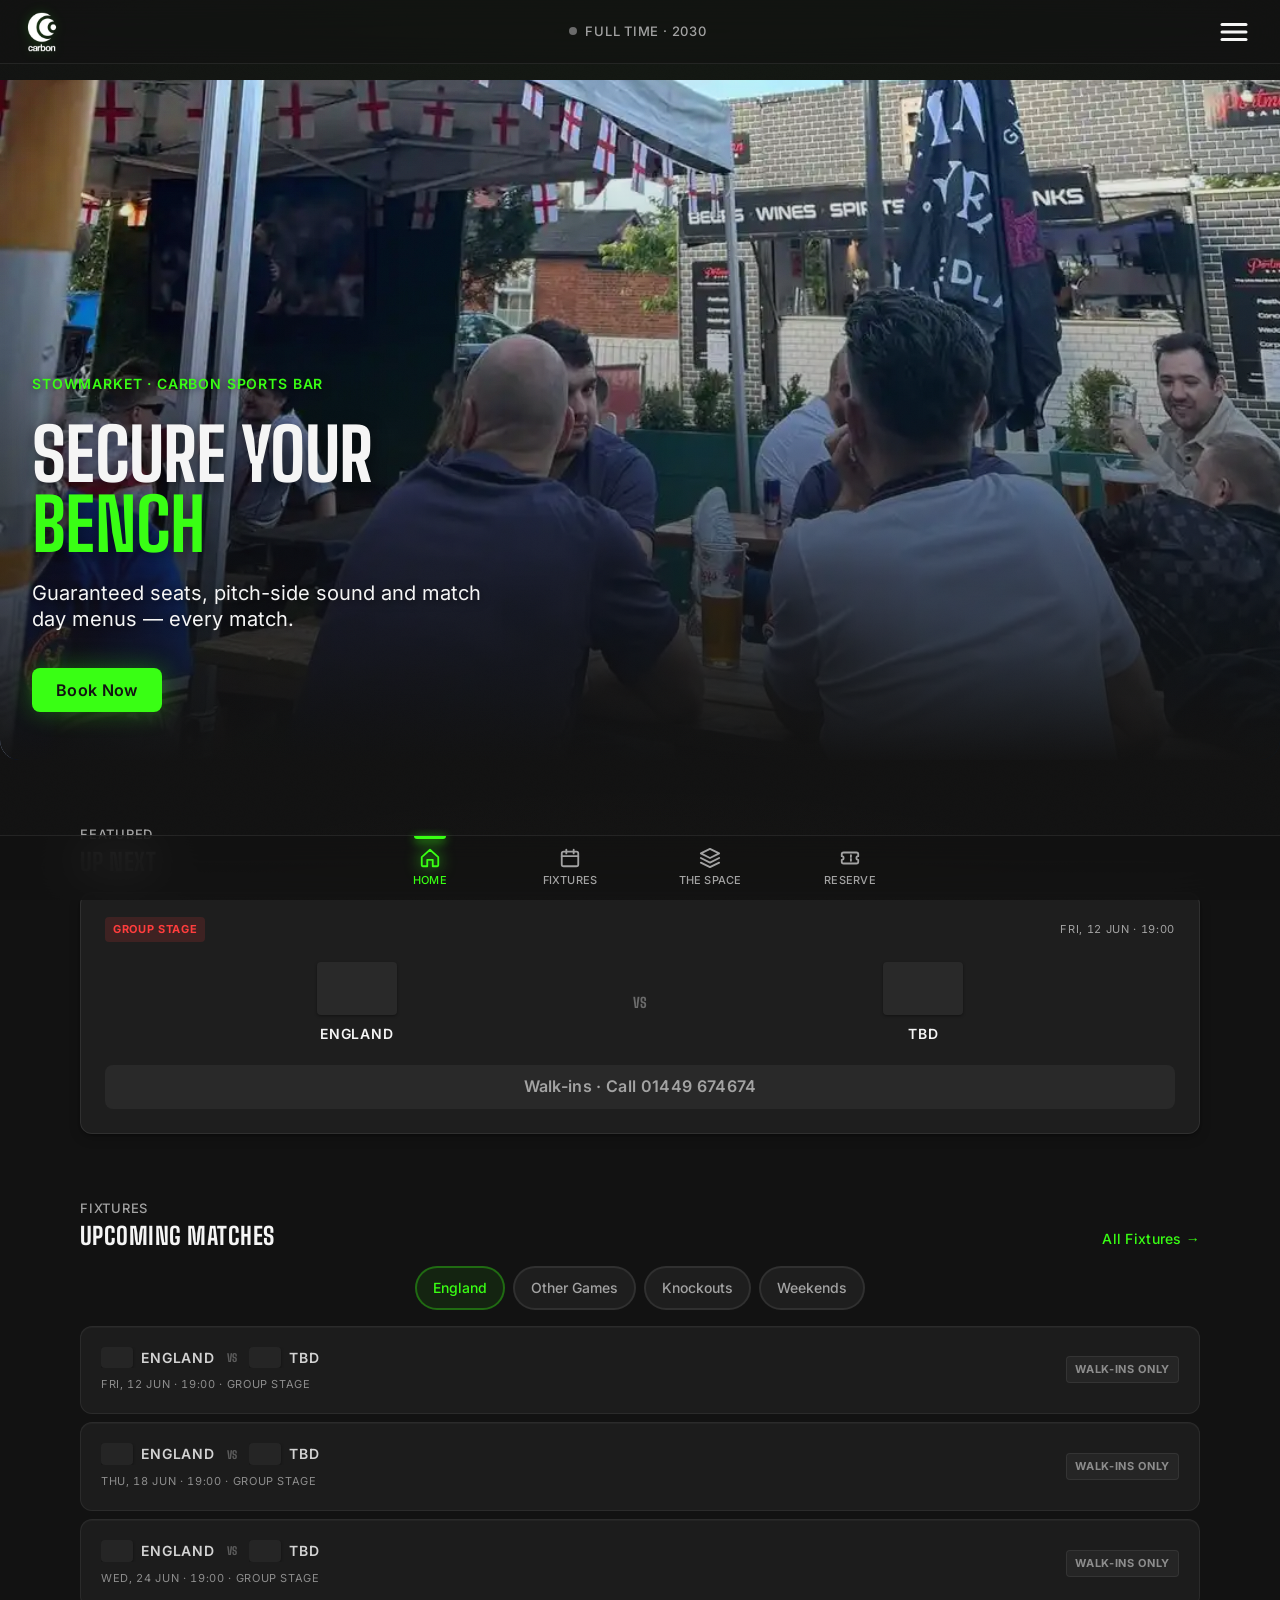
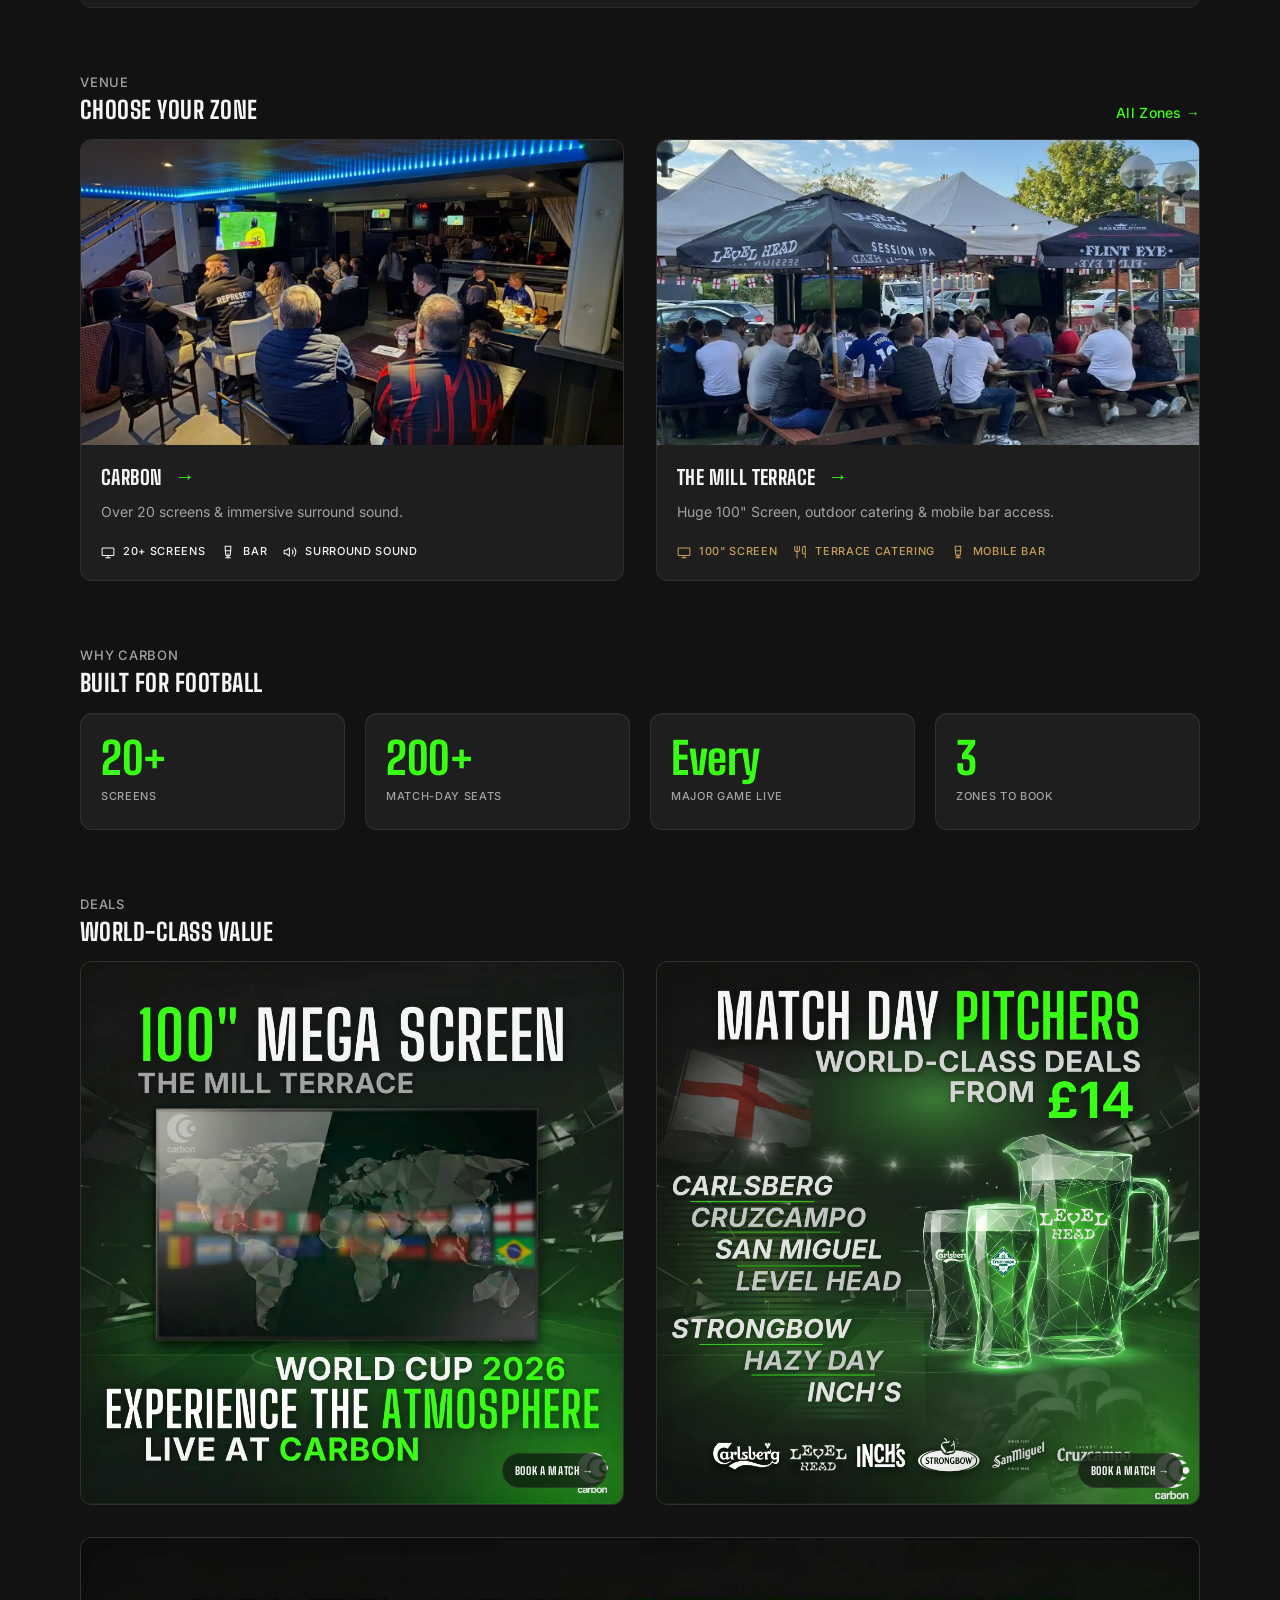
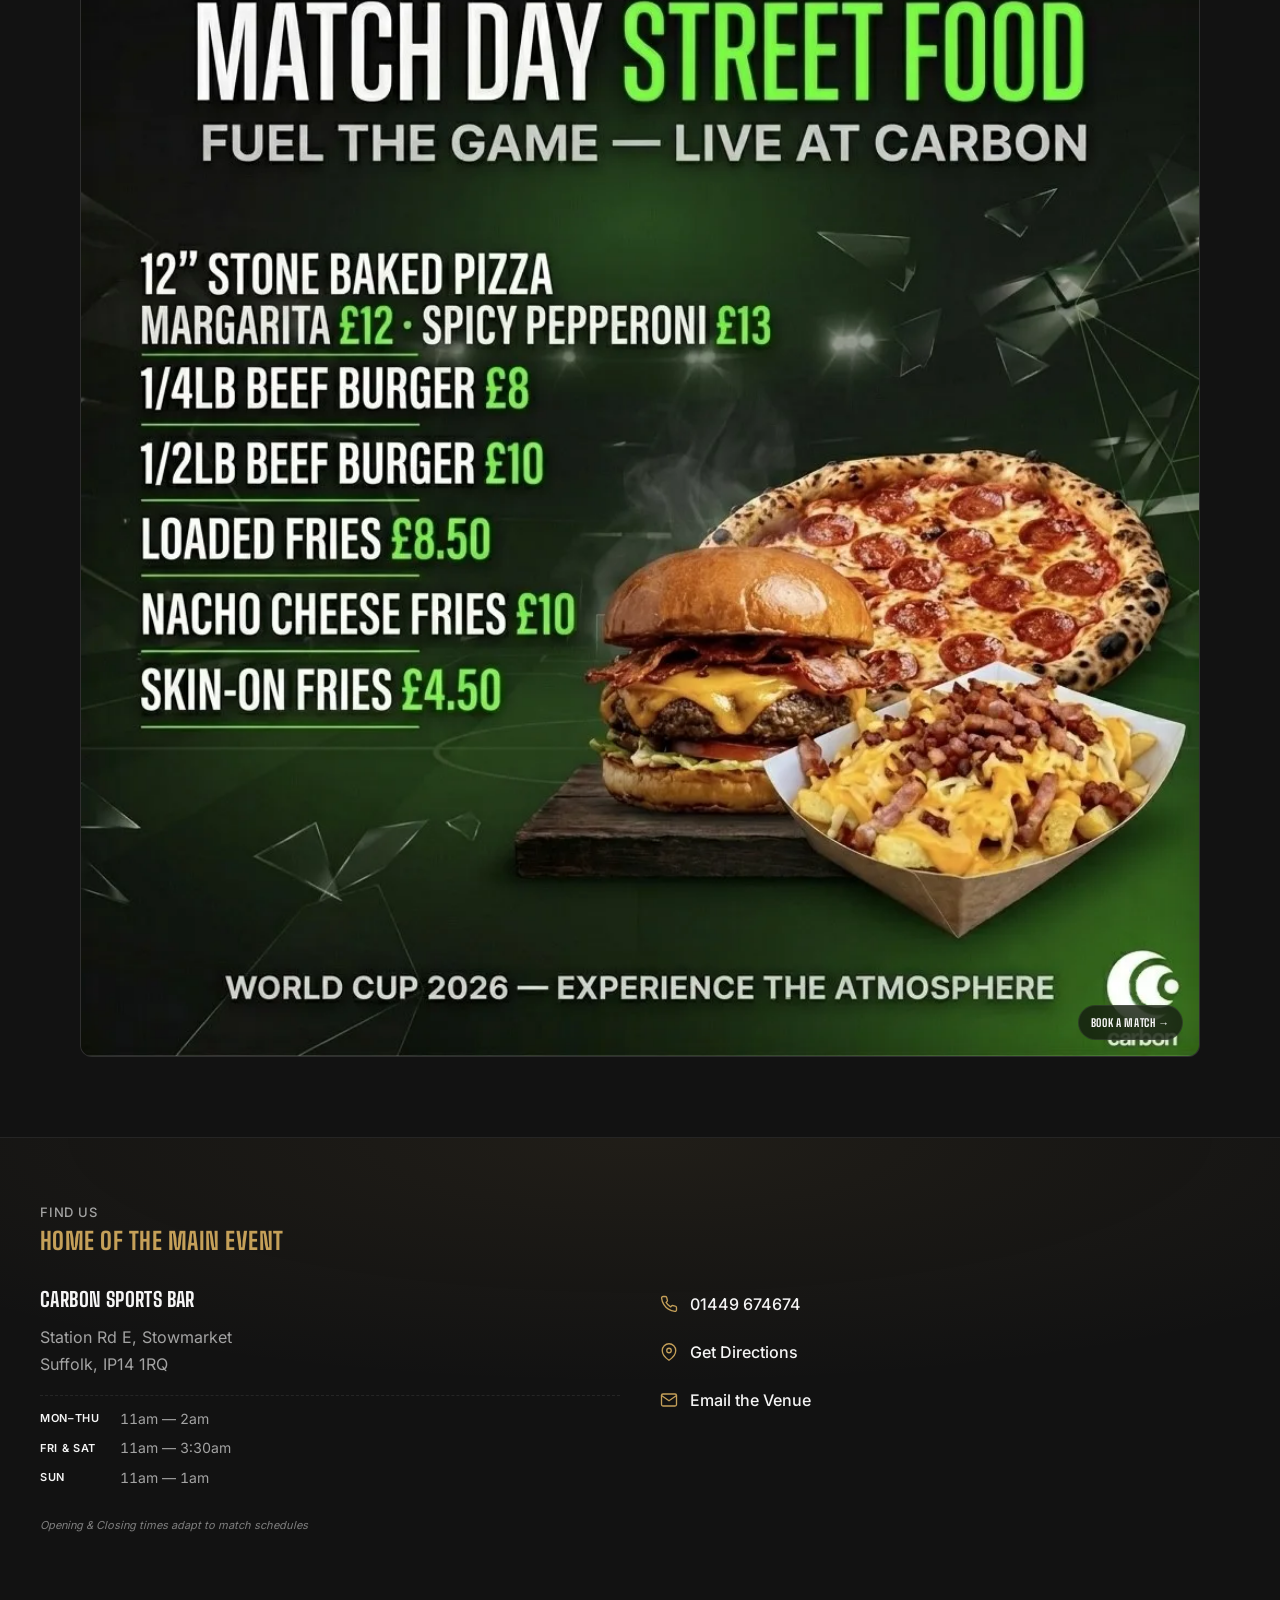
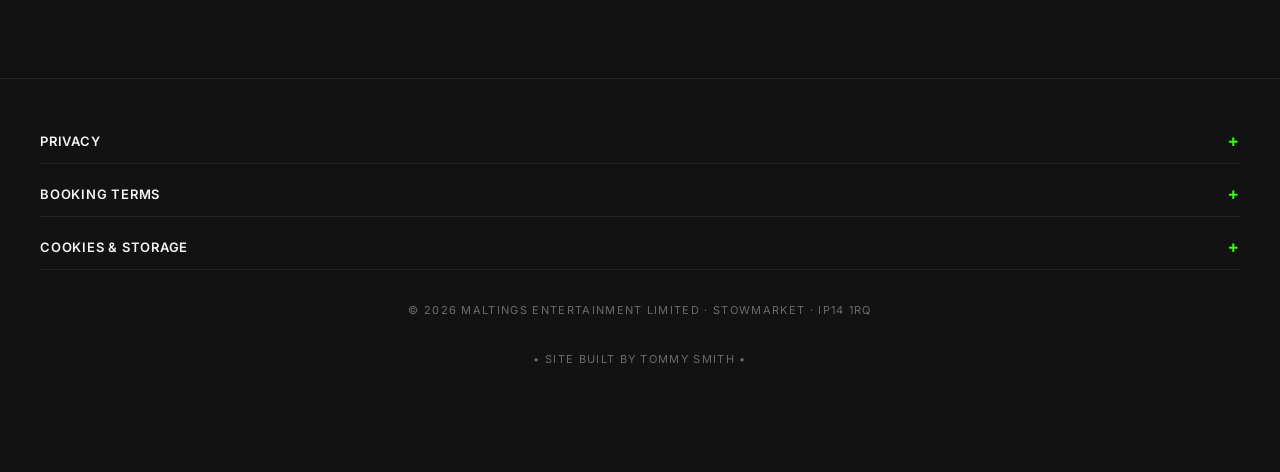
==== commit 2830270e: "Updates" ====
--- a/index.html
+++ b/index.html
@@ -125,8 +125,9 @@
         <section class="c-hero c-hero--home" aria-labelledby="hero-heading">
           <div class="c-hero__media" data-component="hero-reel">
             <div class="c-hero__reel-frame" data-reel-src="assets/img/terrace-1.webp" aria-hidden="true"></div>
+            <div class="c-hero__reel-frame" data-reel-src="assets/img/terrace-new-2.webp" aria-hidden="true"></div>
             <div class="c-hero__reel-frame" data-reel-src="assets/img/booths-3.webp" aria-hidden="true"></div>
-            <div class="c-hero__reel-frame" data-reel-src="assets/img/terrace-5.webp" aria-hidden="true"></div>
+            <div class="c-hero__reel-frame" data-reel-src="assets/img/terrace-new-1.webp" aria-hidden="true"></div>
             <div class="c-hero__reel-frame" data-reel-src="assets/img/sports-bar-1.webp" aria-hidden="true"></div>
           </div>
           <div class="c-hero__overlay"></div>
@@ -445,6 +446,26 @@
                   class="c-promo-item__media"
                   src="assets/img/pitcher-deal.webp"
                   alt="4 pint pitcher deal · from £14"
+                  loading="lazy"
+                  decoding="async"
+                  width="1000"
+                  height="1000"
+                />
+                <span class="c-promo-item__cta" aria-hidden="true"
+                  >Book a Match &rarr;</span
+                >
+              </a>
+            </li>
+            <li class="c-promo-item c-promo-item--feature">
+              <a
+                href="fixtures.html"
+                class="c-promo-item__link"
+                aria-label="Book a match — match day street food menu at Carbon"
+              >
+                <img
+                  class="c-promo-item__media"
+                  src="assets/img/food-promotion.webp"
+                  alt="Match day street food at Carbon — stone-baked pizza, beef burgers, loaded fries from £4.50"
                   loading="lazy"
                   decoding="async"
                   width="1000"
@@ -588,8 +609,9 @@
           <div class="c-site-footer__body">
             <ul>
               <li>
-                Your booking is confirmed once you receive the confirmation
-                email. If it doesn't arrive within a few minutes, check your
+                Your booking is locked in once you've clicked the link in
+                the verification email and seen the confirmation page. If
+                the email doesn't arrive within a few minutes, check your
                 spam folder or call the venue.
               </li>
               <li>
--- a/assets/css/layout.css
+++ b/assets/css/layout.css
@@ -182,12 +182,15 @@
   color: var(--text-secondary);
 }
 
-/* On very narrow viewports the prefix label hides — dot + countdown
-   alone carries enough context. The `:has(.c-marquee__num)` guard means
-   live and static states (which have no countdown number) keep their
-   label visible at any width, so the marquee never collapses to a lone
-   dot. */
-@media (max-width: 419px) {
+/* On genuinely tiny viewports the prefix label hides so the countdown
+   number can't push the menu button off-grid — dot colour + countdown
+   carries the rest. Threshold set to 359px so every modern mainstream
+   phone (≥360px: Galaxy/Pixel narrow, iPhone SE2/SE3+, 12/13/14/15/16,
+   Pro/Max) keeps the contextual prefix in view; only the iPhone-SE-1st-gen
+   class (≤359px) drops it. The `:has(.c-marquee__num)` guard means live
+   and static states (no countdown number) keep their label visible at any
+   width, so the marquee never collapses to a lone dot. */
+@media (max-width: 359px) {
   .c-marquee:has(.c-marquee__num) .c-marquee__label {
     display: none;
   }
--- a/assets/css/components.css
+++ b/assets/css/components.css
@@ -845,6 +845,20 @@
 }
 
 /* =========================================================================
+   PROMO DEALS · FEATURE-ROW MODIFIER
+   When the promo list contains an odd third item, this modifier lets it
+   span the full grid row at tablet+ rather than stranding an orphan beside
+   an empty cell. The card retains its existing 500px max-width + auto
+   margin centring (no overrides), so it anchors as a deliberate feature
+   row, not a stretched variant. Mobile (single-column flex) needs no rule.
+   ========================================================================= */
+@media (min-width: 768px) {
+  .c-promo-item--feature {
+    grid-column: 1 / -1;
+  }
+}
+
+/* =========================================================================
    COMPONENT · VISIT
    The page's final moment. Full-bleed, subtle Mill Amber radial inflection
    from the top edge — roots the venue in its Stowmarket locale. Title takes
@@ -2227,11 +2241,97 @@
   margin-top: var(--space-2);
 }
 
+/* =========================================================================
+   COMPONENT · BOOKING REINFORCEMENT CHIP (book.html)
+   Non-interactive "match-day food" cue beneath the CTA — anticipatory
+   reinforcement at the point of commitment, kept subordinate to the submit
+   button. A framed square image (shown at its natural aspect and downscaled,
+   so the low-res source reads sharp) paired with the message. Echoes the
+   zone-snapshot frame treatment for visual consistency.
+   ========================================================================= */
+.c-book-promo {
+  margin-top: var(--space-6);
+  display: flex;
+  align-items: center;
+  gap: var(--space-4);
+  padding: var(--space-4);
+  background-color: var(--surface-raised);
+  /* Subtle warm sheen — mirrors the summary card's diagonal gold gradient
+     (its 145deg flipped to 215deg) so the two stacked cards catch light from
+     opposite corners, adding quiet depth. Lighter touch than the summary;
+     gold keeps the brand green reserved for the CTA. Sits behind the content. */
+  background-image: linear-gradient(
+    215deg,
+    rgba(197, 160, 89, 0.07) 0%,
+    transparent 55%
+  );
+  border: 1px solid var(--border-hairline);
+  border-radius: var(--radius-lg);
+}
+
+.c-book-promo__frame {
+  position: relative;
+  flex: 0 0 auto;
+  width: clamp(112px, 30vw, 128px);
+  aspect-ratio: 1 / 1;
+  border-radius: var(--radius-md);
+  overflow: hidden;
+  box-shadow: var(--shadow-card);
+}
+
+/* Inset hairline keeps the image edge crisp against the card so the
+   thumbnail reads as crafted, not pasted on (mirrors the zone snapshot). */
+.c-book-promo__frame::after {
+  content: "";
+  position: absolute;
+  inset: 0;
+  border-radius: inherit;
+  box-shadow: inset 0 0 0 1px rgba(255, 255, 255, 0.06);
+  pointer-events: none;
+}
+
+.c-book-promo__img {
+  display: block;
+  width: 100%;
+  height: 100%;
+  object-fit: cover;
+}
+
+.c-book-promo__text {
+  min-width: 0;
+}
+
+.c-book-promo__title {
+  margin: 0;
+  font-family: var(--font-display);
+  font-size: var(--type-card-title);
+  font-weight: var(--weight-bold);
+  letter-spacing: var(--tracking-wide);
+  text-transform: uppercase;
+  line-height: 1.1;
+  color: var(--text-primary);
+}
+
+.c-book-promo__note {
+  margin: var(--space-1) 0 0;
+  font-size: var(--type-caption);
+  font-weight: var(--weight-medium);
+  line-height: 1.3;
+  color: var(--text-secondary);
+}
+
 @media (max-width: 768px) {
   /* Extra bottom buffer below the form so the submit button can always
      scroll above the bottom nav + virtual keyboard without clipping. */
   .c-booking-form {
     padding-bottom: var(--space-12);
+  }
+
+  /* The form's bottom buffer above already separates the chip from the CTA
+     on mobile — zero the chip's own top margin so the two don't stack into
+     an oversized gap (the buffer doubles as the chip's breathing room). */
+  .c-book-promo {
+    margin-top: 0;
   }
 }
 
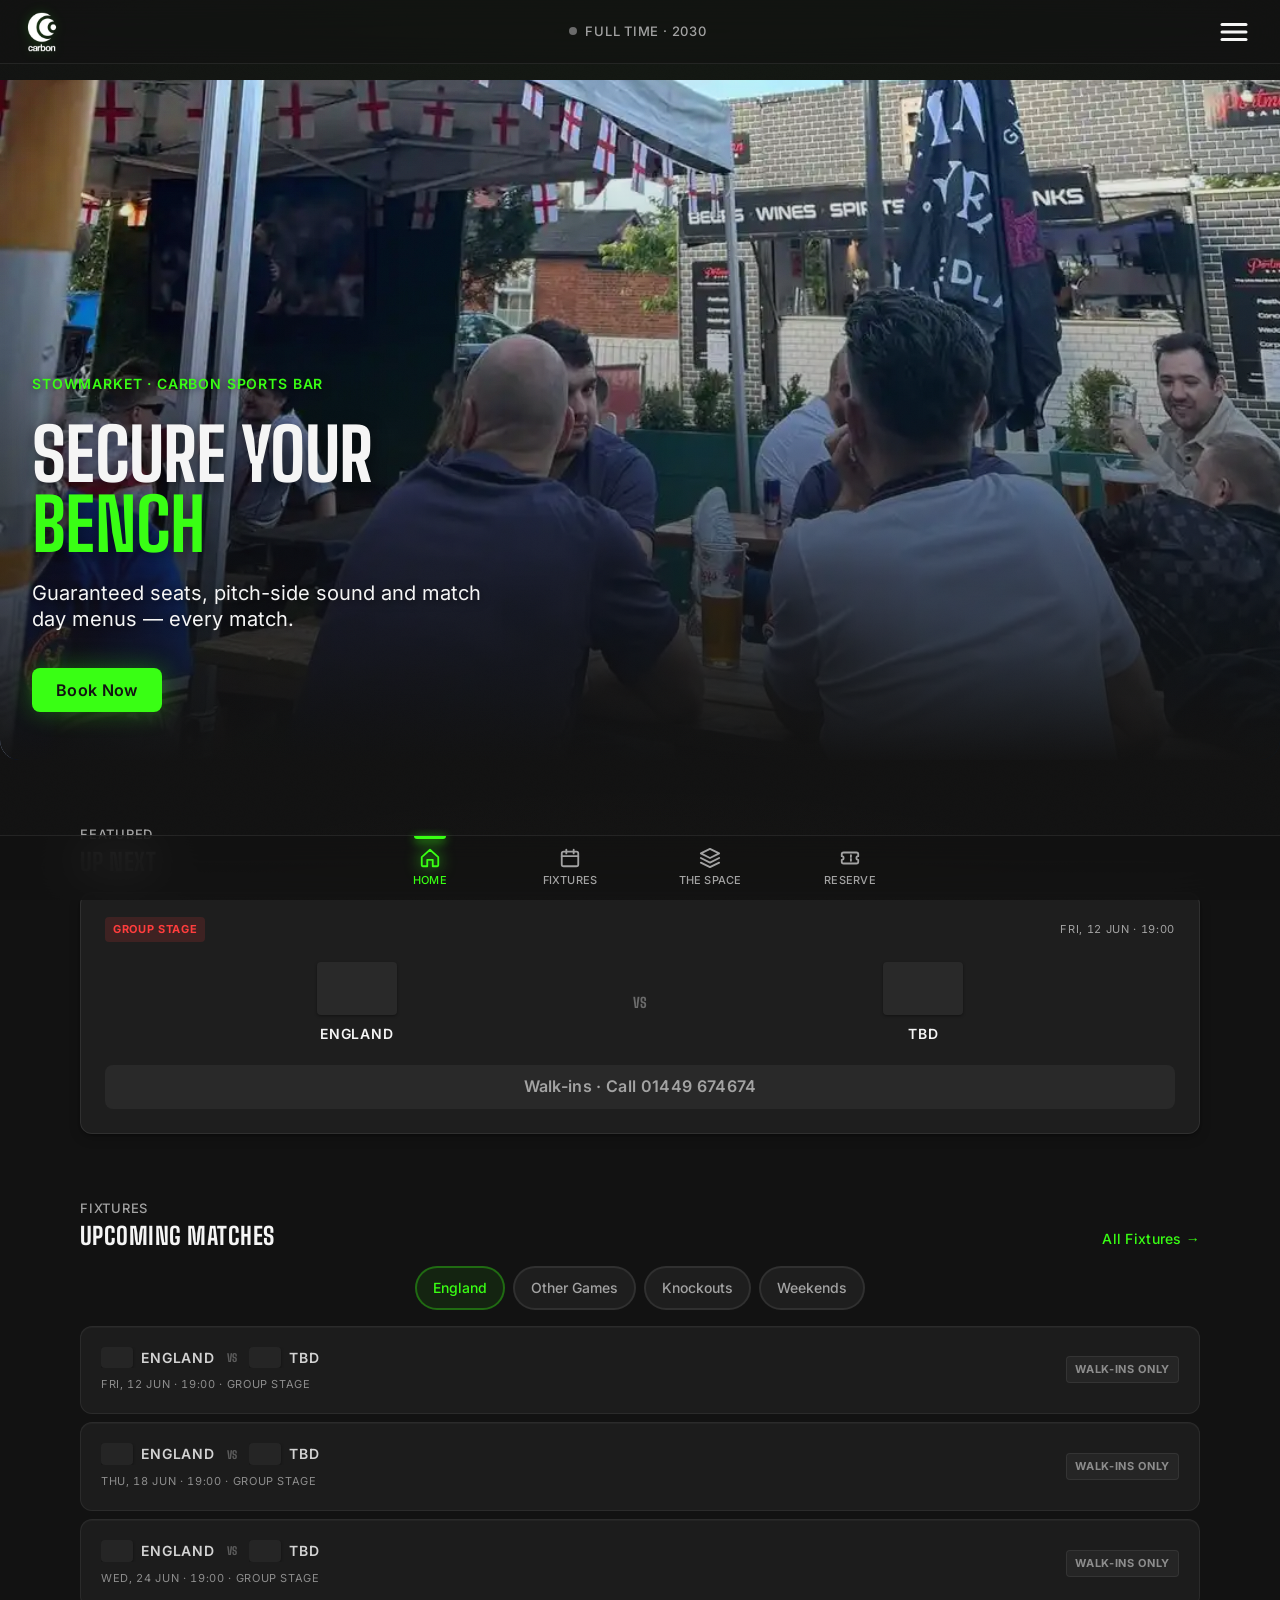
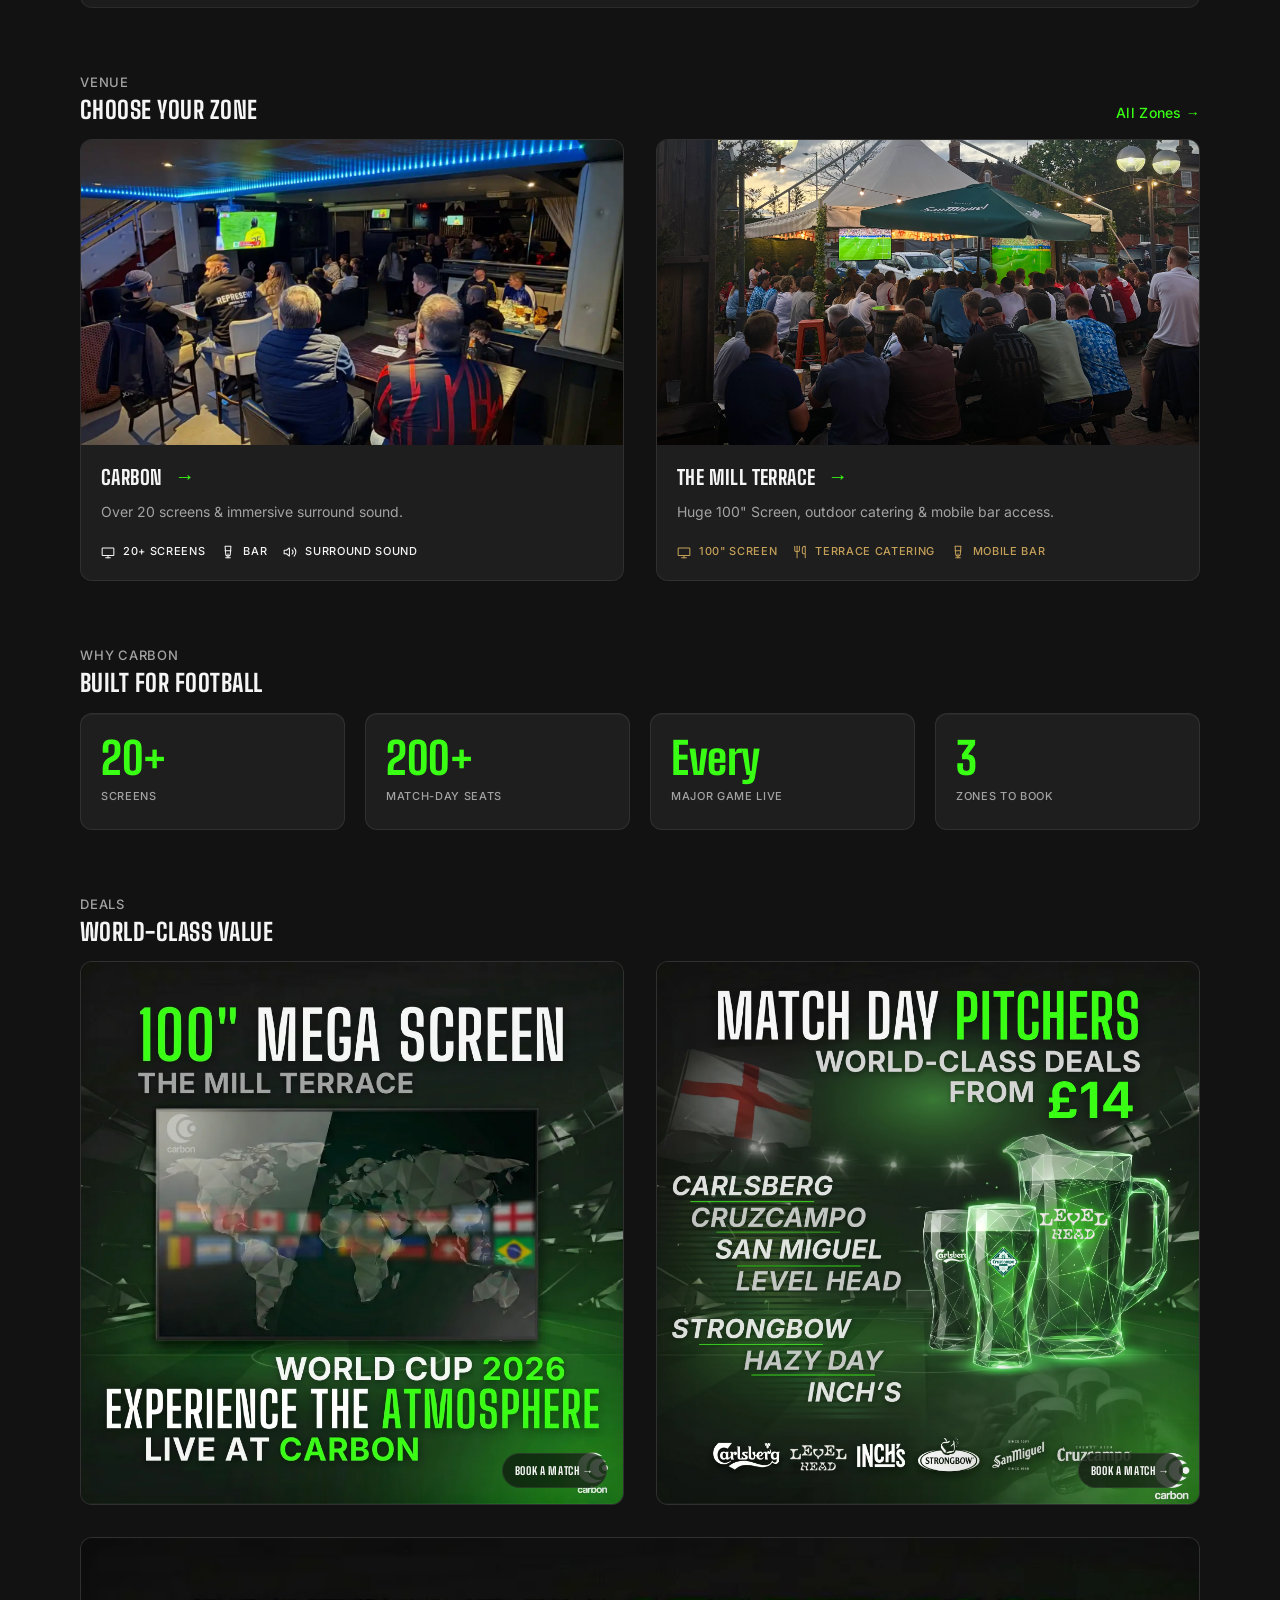
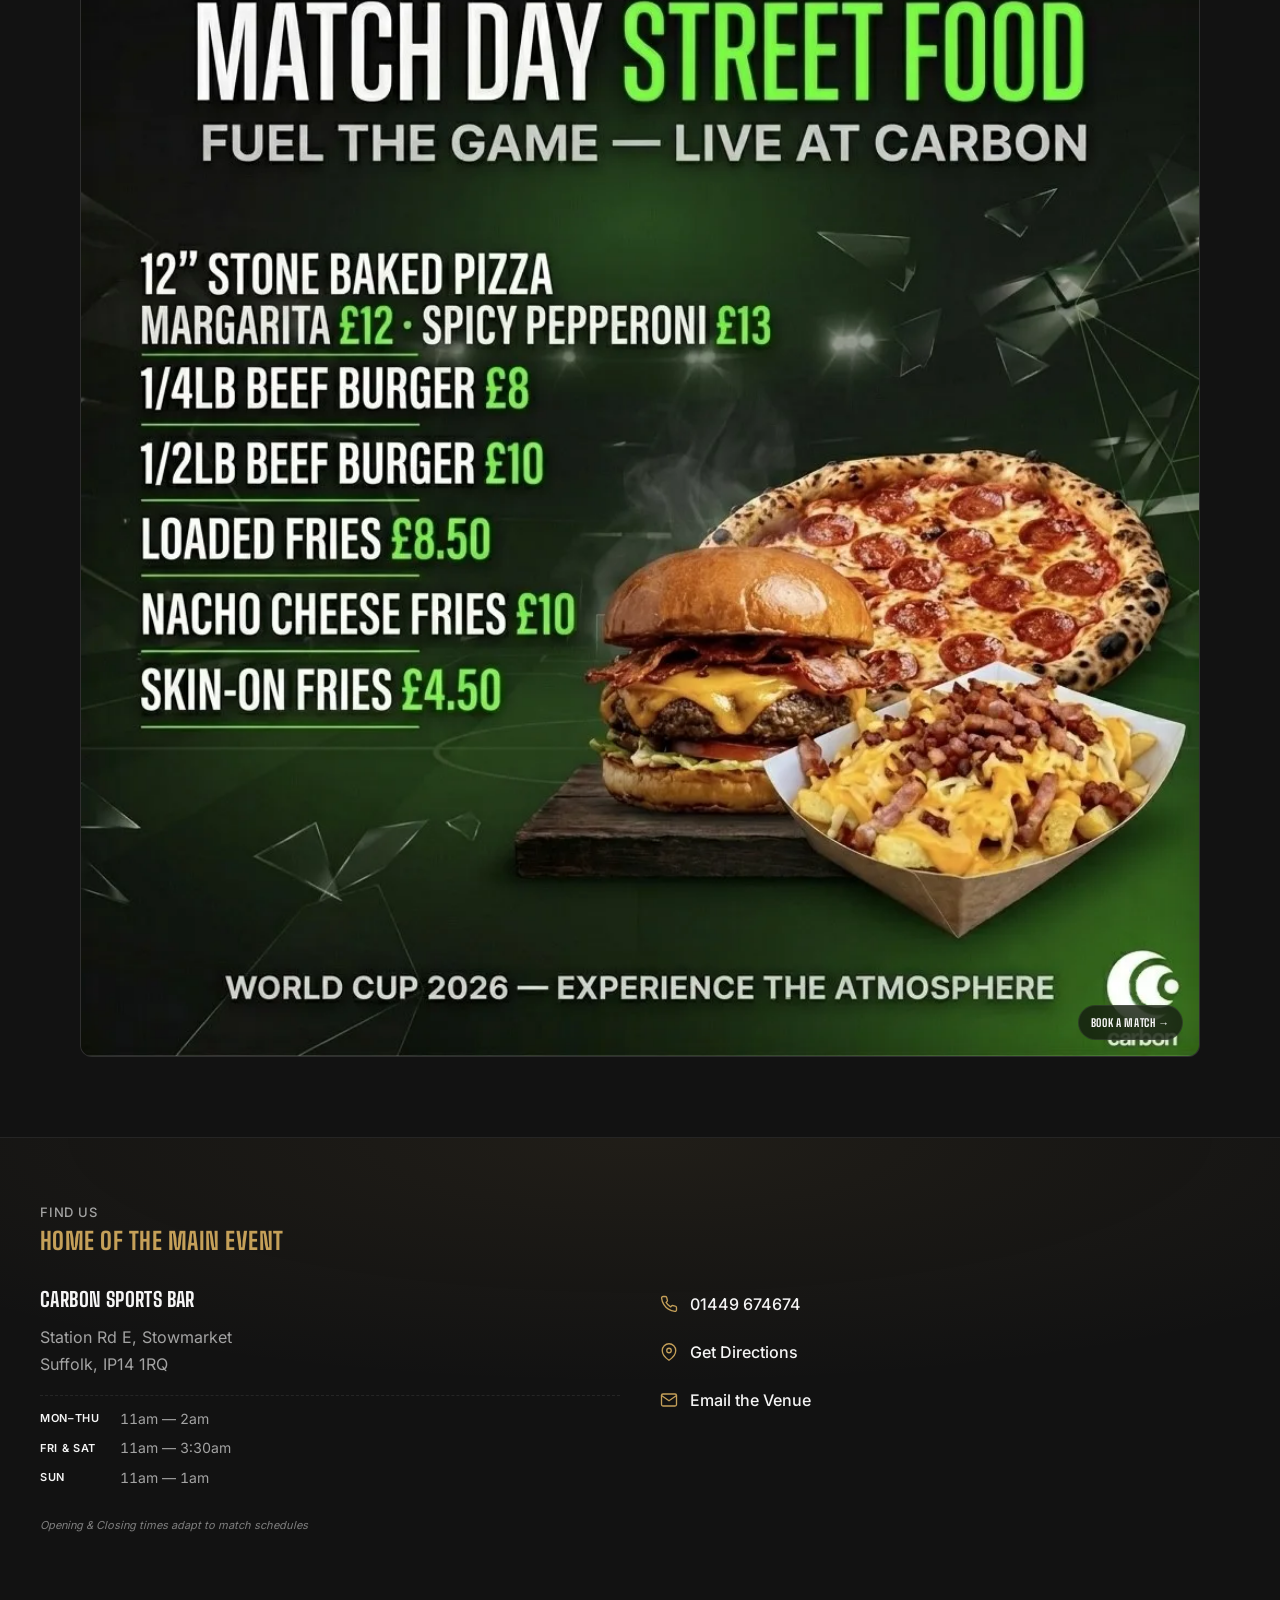
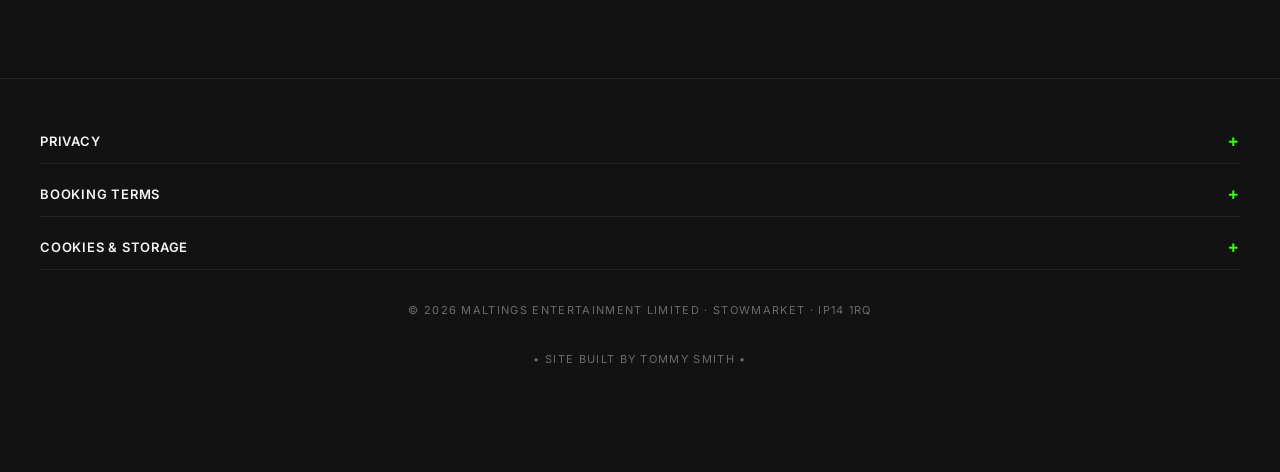
==== commit d8008c37: "updates" ====
--- a/index.html
+++ b/index.html
@@ -124,7 +124,9 @@
       <div class="l-page__content p-home">
         <section class="c-hero c-hero--home" aria-labelledby="hero-heading">
           <div class="c-hero__media" data-component="hero-reel">
+            <div class="c-hero__reel-frame" data-reel-src="assets/img/terrace-new-3.webp" aria-hidden="true"></div>
             <div class="c-hero__reel-frame" data-reel-src="assets/img/terrace-1.webp" aria-hidden="true"></div>
+            <div class="c-hero__reel-frame" data-reel-src="assets/img/terrace-new-4.webp" aria-hidden="true"></div>
             <div class="c-hero__reel-frame" data-reel-src="assets/img/terrace-new-2.webp" aria-hidden="true"></div>
             <div class="c-hero__reel-frame" data-reel-src="assets/img/booths-3.webp" aria-hidden="true"></div>
             <div class="c-hero__reel-frame" data-reel-src="assets/img/terrace-new-1.webp" aria-hidden="true"></div>
@@ -615,10 +617,10 @@
                 spam folder or call the venue.
               </li>
               <li>
-                Tables are held until
-                <strong>30 minutes before kickoff</strong>. Please arrive at
-                least 1 hour prior — late arrivals may forfeit their
-                reservation.
+                Bookings are tied to kickoff. Please arrive as early as
+                possible — if you haven't arrived at least
+                <strong>1 hour before kickoff</strong>, your table may be
+                forfeited.
               </li>
               <li>
                 Online booking closes
--- a/assets/css/layout.css
+++ b/assets/css/layout.css
@@ -194,6 +194,25 @@
   .c-marquee:has(.c-marquee__num) .c-marquee__label {
     display: none;
   }
+}
+
+/* Long-label safety net — if a state's prefix would otherwise overrun the
+   marquee column (e.g. "ENG · QUARTER-FINAL IN" on a tight viewport), the
+   label truncates with an ellipsis rather than pushing the menu button or
+   spilling past the header grid. The min-width:0 cascade lets the nested
+   inline-flex containers shrink below their natural content size — without
+   it, text-overflow has nowhere to take effect. Only the label is
+   constrained, so the countdown number always stays fully visible. */
+.c-marquee,
+.c-marquee__text {
+  min-width: 0;
+}
+
+.c-marquee__label {
+  min-width: 0;
+  overflow: hidden;
+  text-overflow: ellipsis;
+  white-space: nowrap;
 }
 
 .c-marquee__dot {
--- a/assets/css/components.css
+++ b/assets/css/components.css
@@ -547,7 +547,7 @@
 }
 
 .c-zone-card__media--terrace {
-  background-image: url("../img/terrace-1.webp");
+  background-image: url("../img/Terrace-new-3.webp");
 }
 
 .c-zone-card__content {
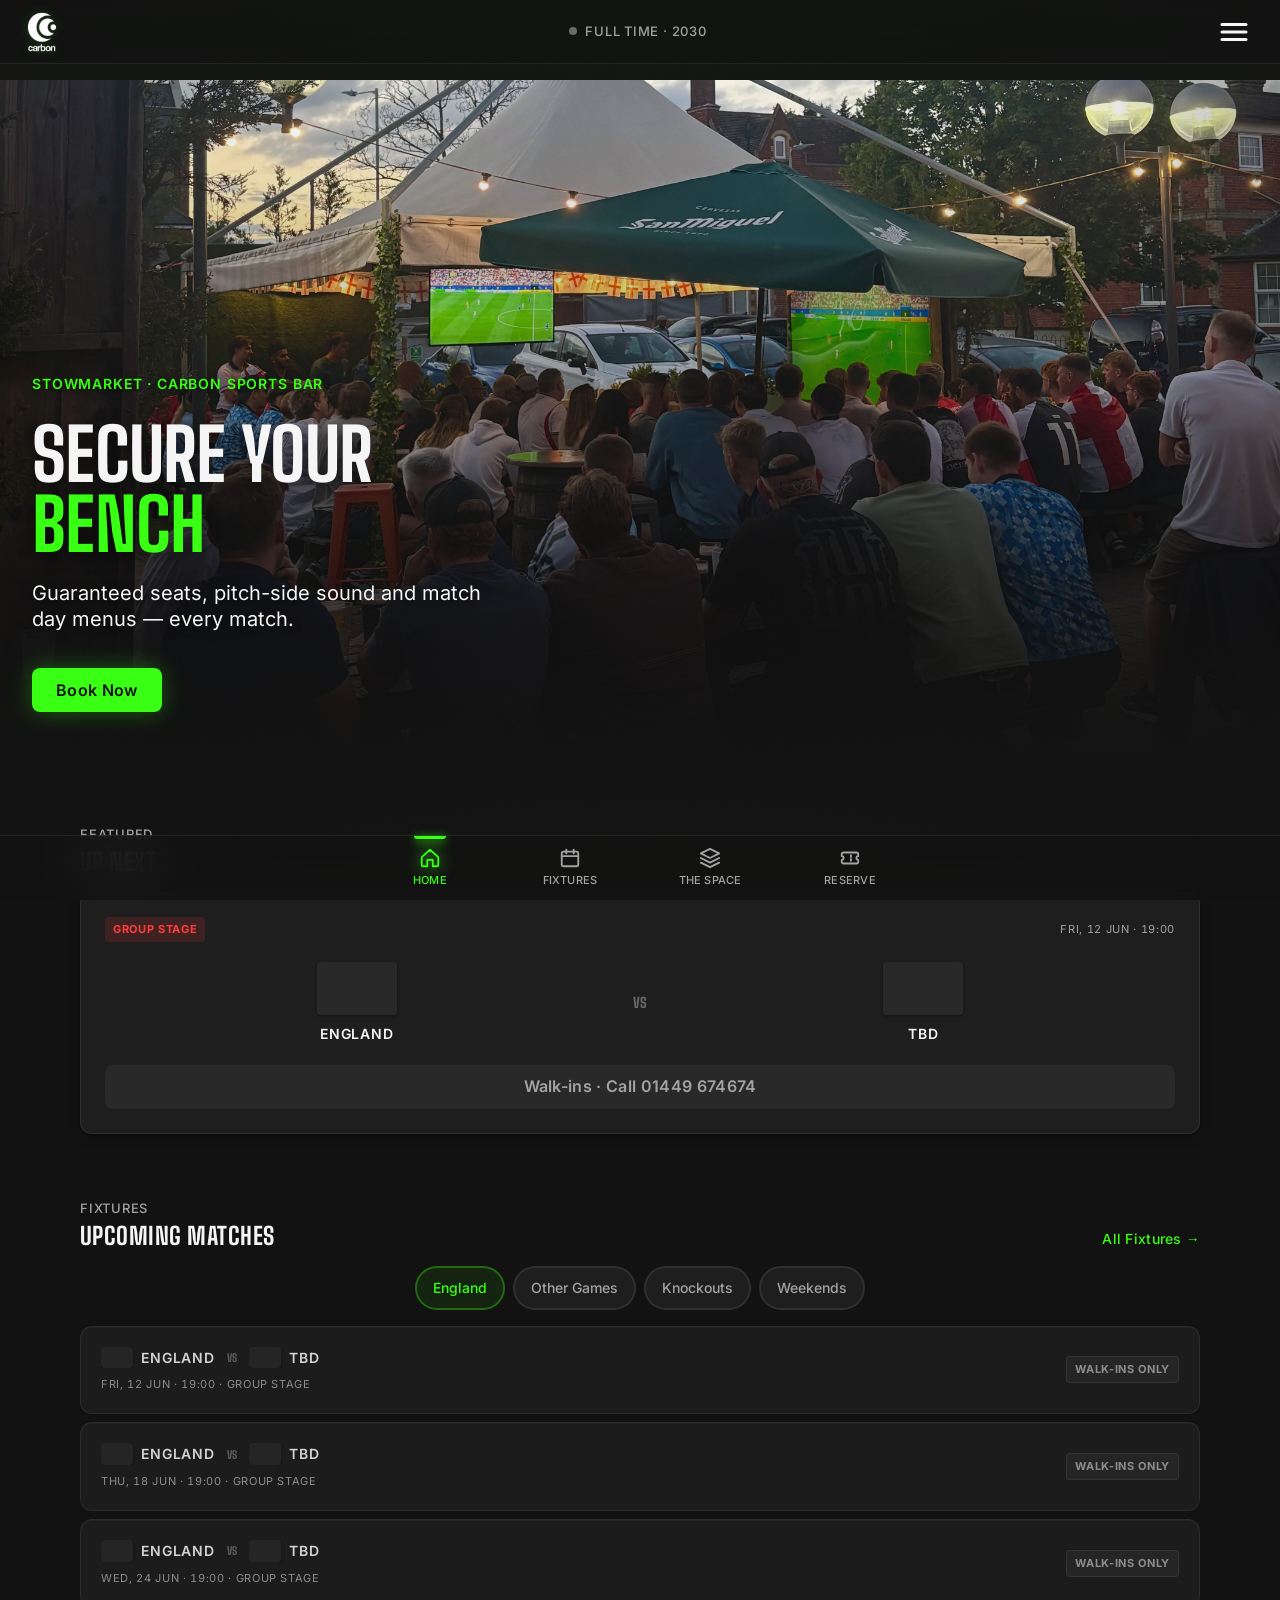
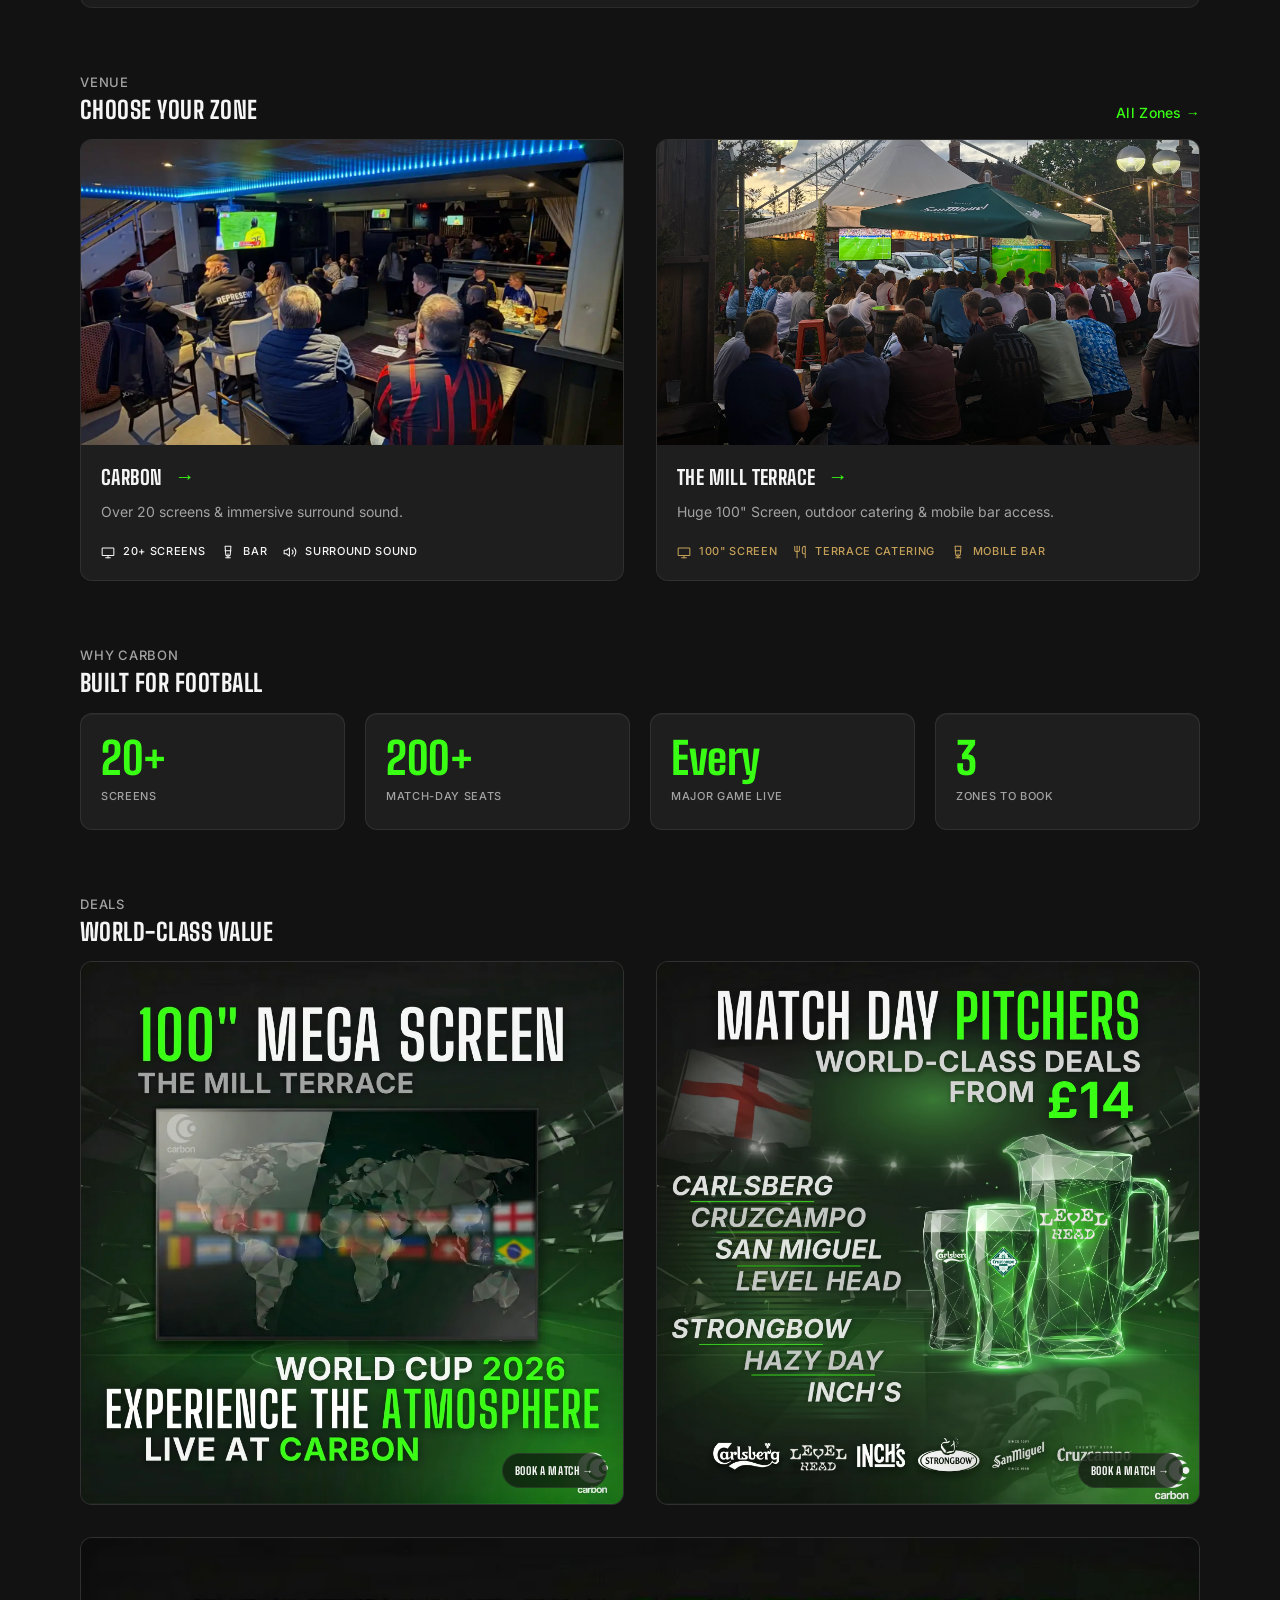
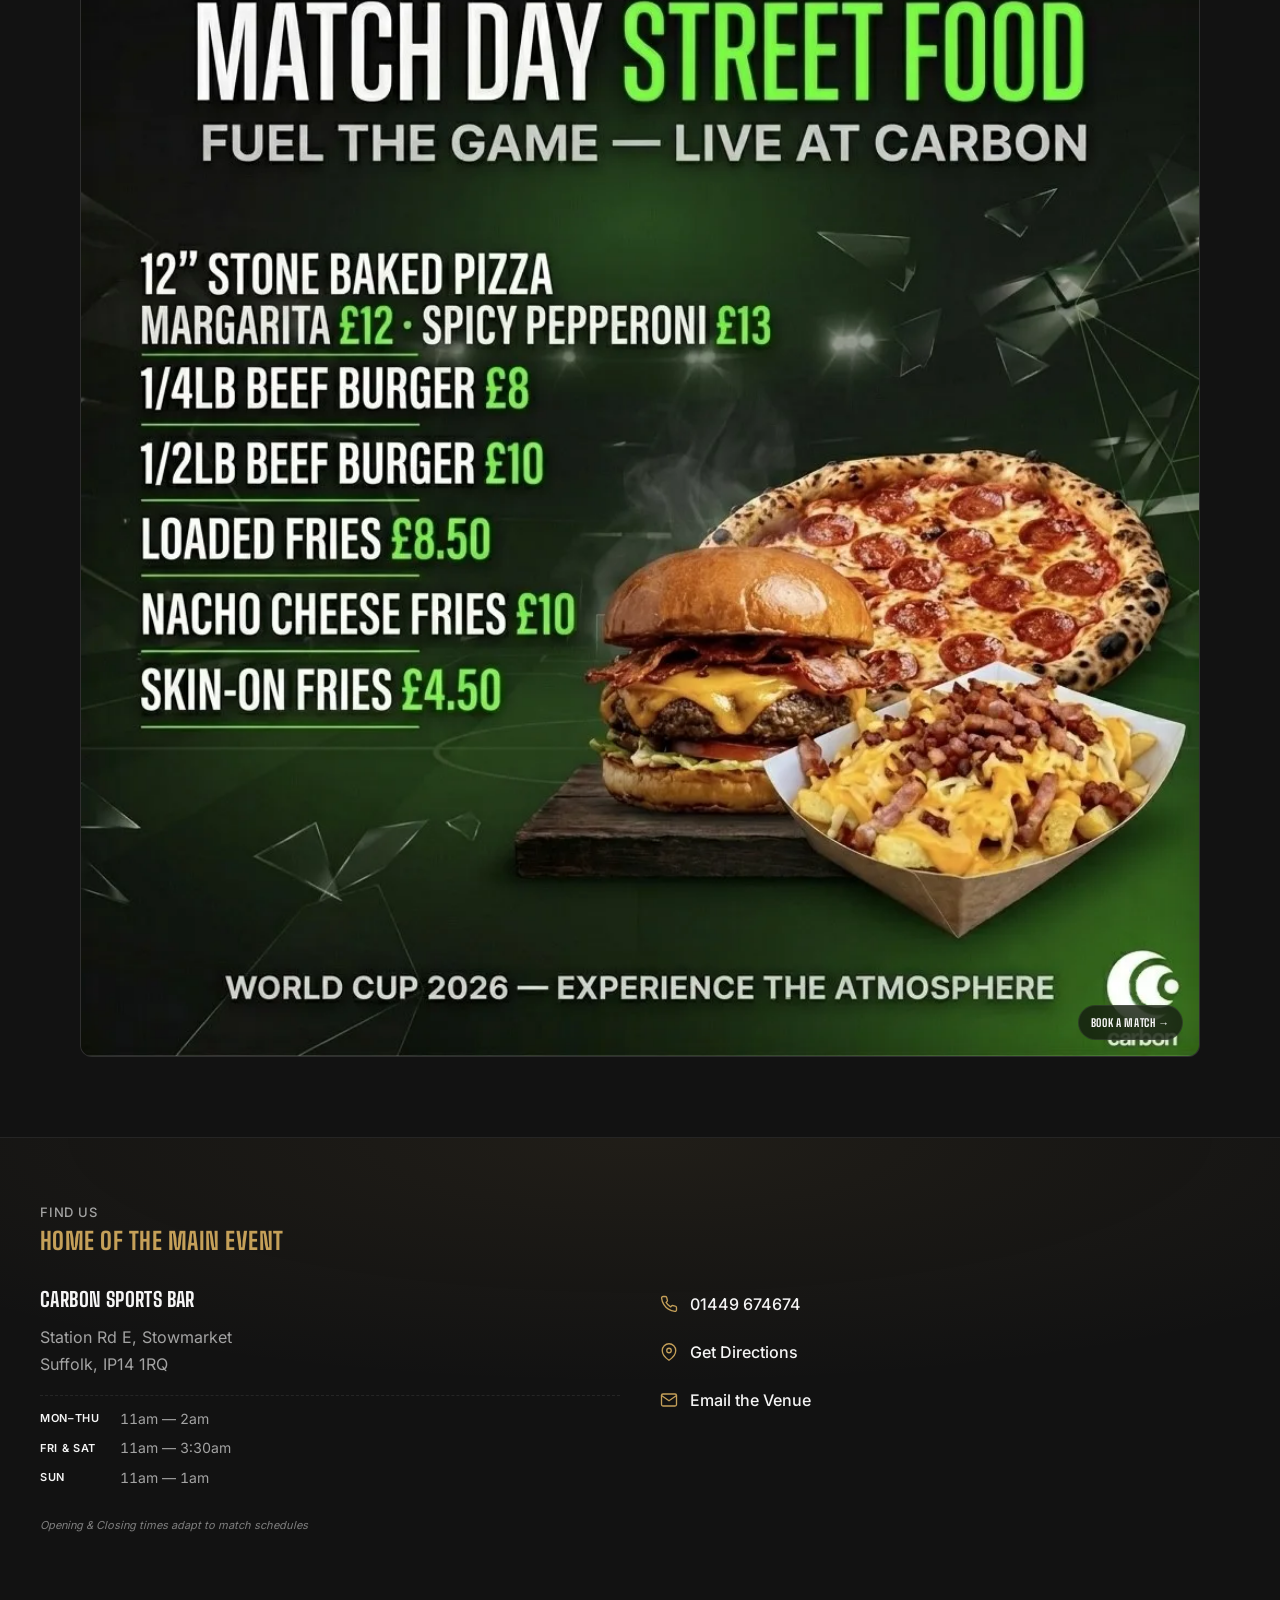
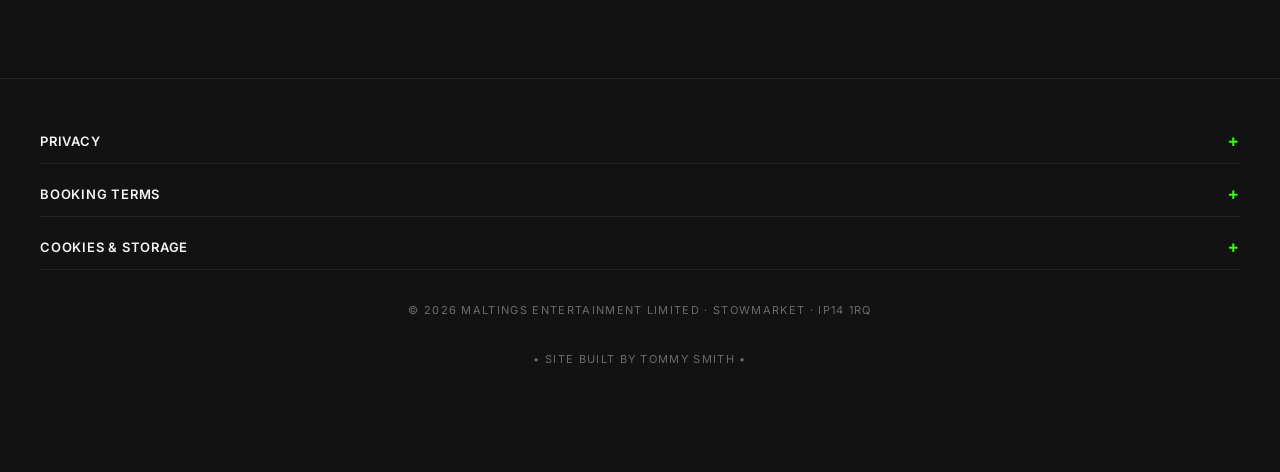
==== commit fa52dab5: "case fix" ====
--- a/index.html
+++ b/index.html
@@ -124,7 +124,7 @@
       <div class="l-page__content p-home">
         <section class="c-hero c-hero--home" aria-labelledby="hero-heading">
           <div class="c-hero__media" data-component="hero-reel">
-            <div class="c-hero__reel-frame" data-reel-src="assets/img/terrace-new-3.webp" aria-hidden="true"></div>
+            <div class="c-hero__reel-frame" data-reel-src="assets/img/Terrace-new-3.webp" aria-hidden="true"></div>
             <div class="c-hero__reel-frame" data-reel-src="assets/img/terrace-1.webp" aria-hidden="true"></div>
             <div class="c-hero__reel-frame" data-reel-src="assets/img/terrace-new-4.webp" aria-hidden="true"></div>
             <div class="c-hero__reel-frame" data-reel-src="assets/img/terrace-new-2.webp" aria-hidden="true"></div>
--- a/assets/css/components.css
+++ b/assets/css/components.css
@@ -125,7 +125,7 @@
 }
 
 .c-hero--home .c-hero__media {
-  background-image: url("../img/hero-img.webp");
+  background-image: url("../img/Terrace-new-3.webp");
 }
 
 /* Fine film grain over the imagery — masks webp banding/compression and ties
@@ -3011,7 +3011,7 @@
   /* hero-img is tuned for mobile; swap the base to a large-suitable asset
      from tablet up so the hero never upscales a low-res image. */
   .c-hero--home .c-hero__media {
-    background-image: url("../img/terrace-2.webp");
+    background-image: url("../img/Terrace-new-3.webp");
   }
 
   .c-hero__content {
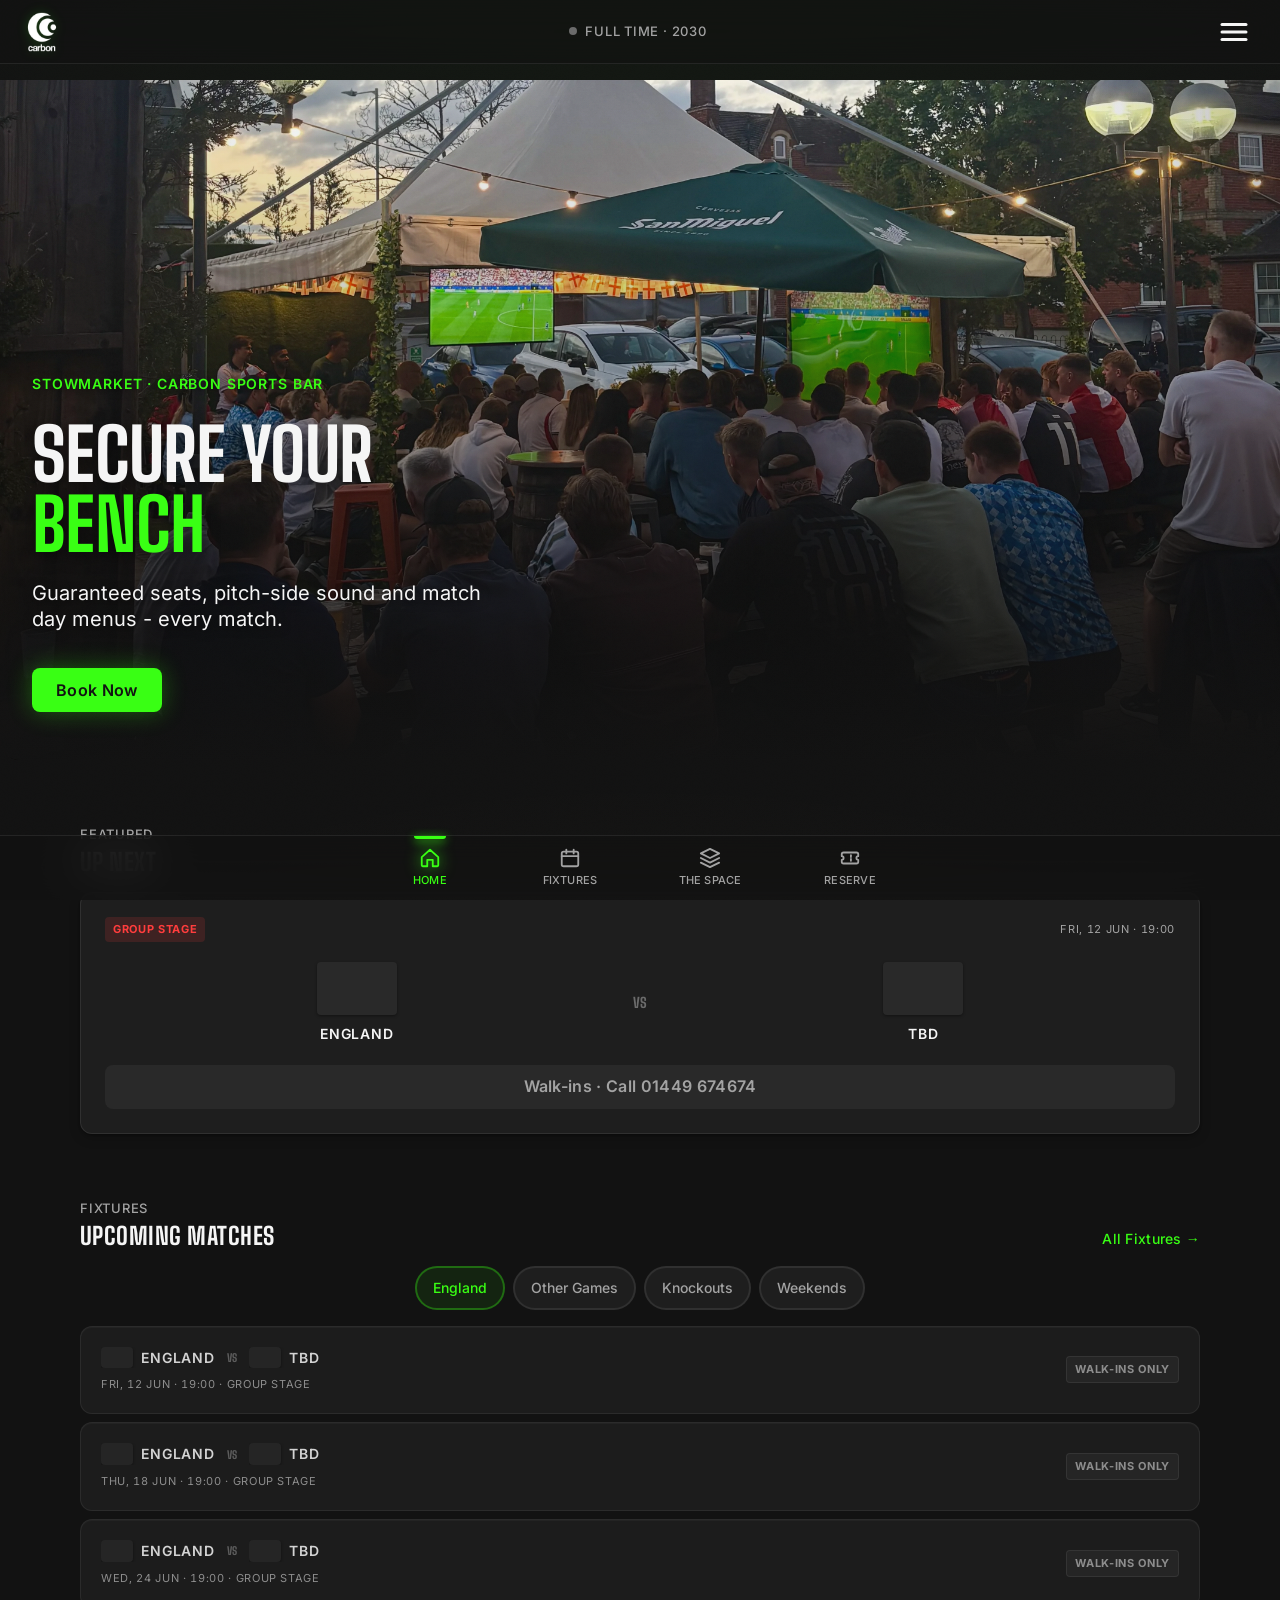
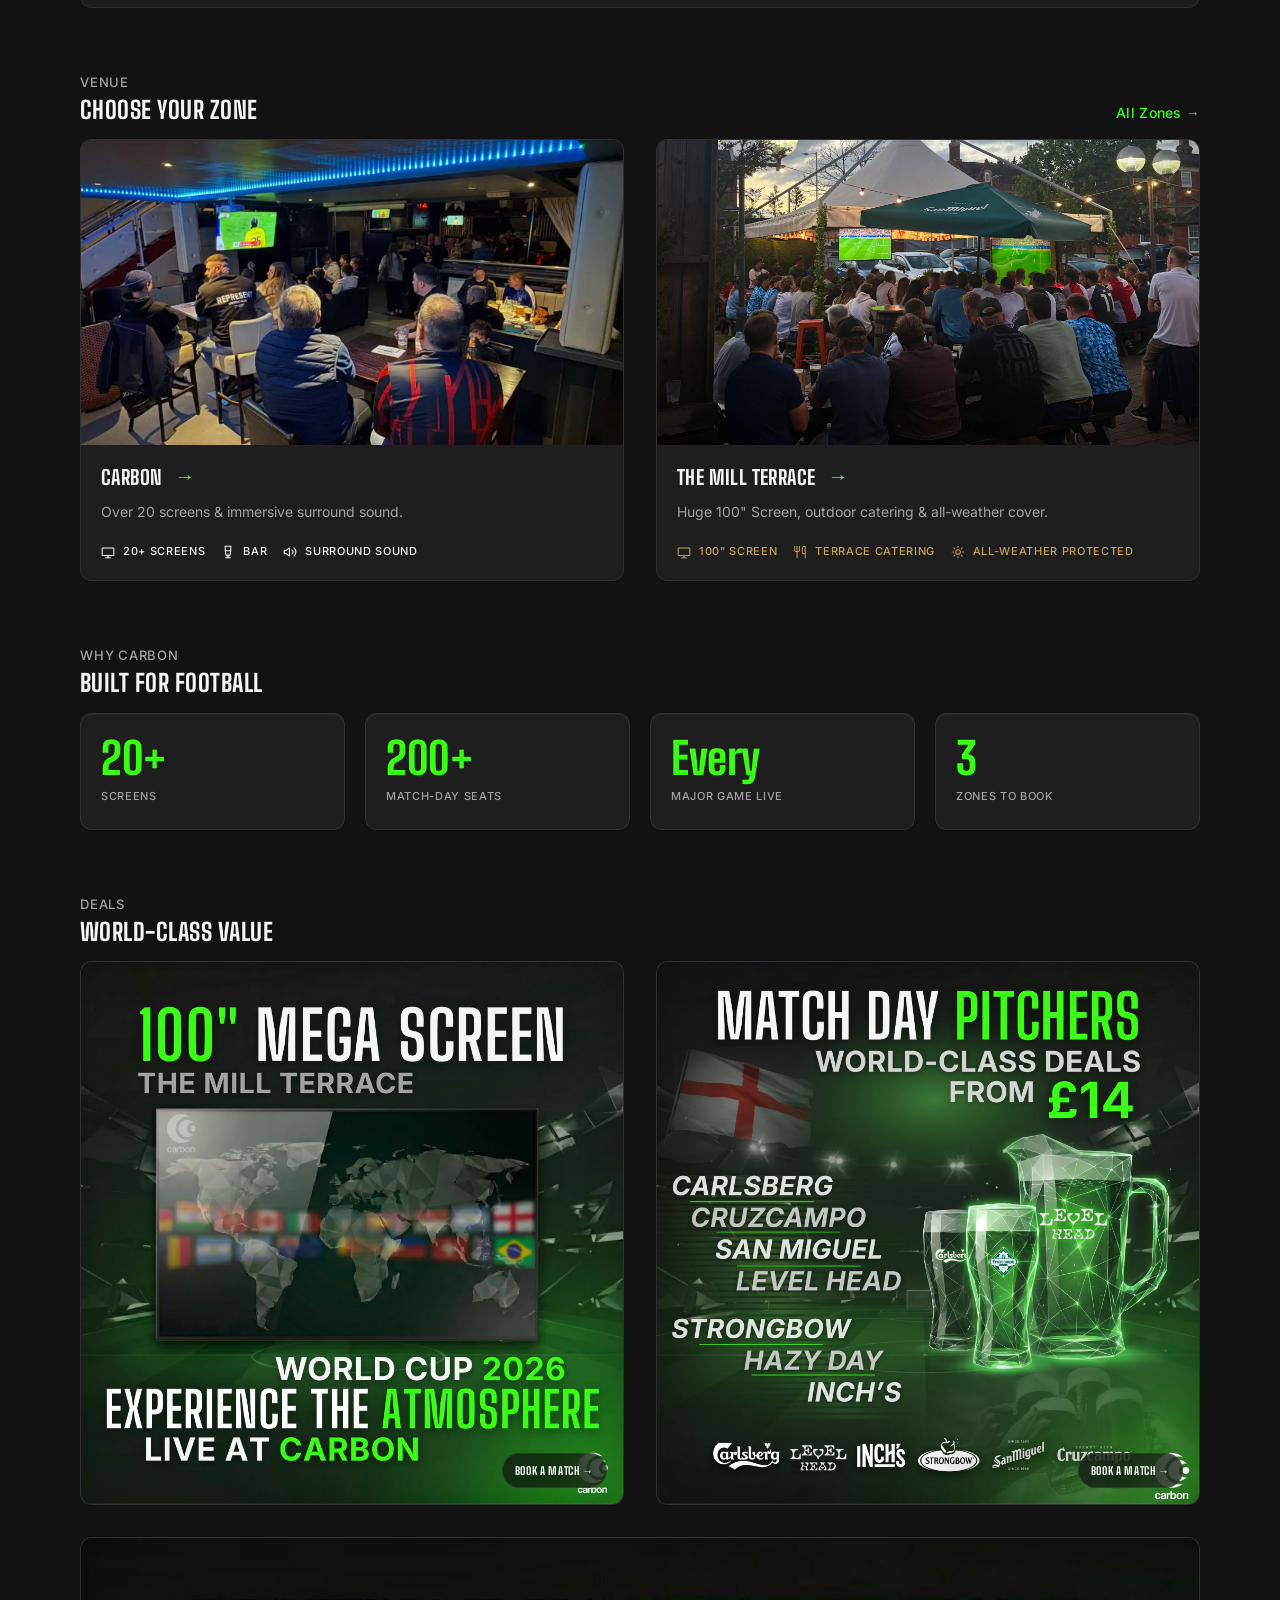
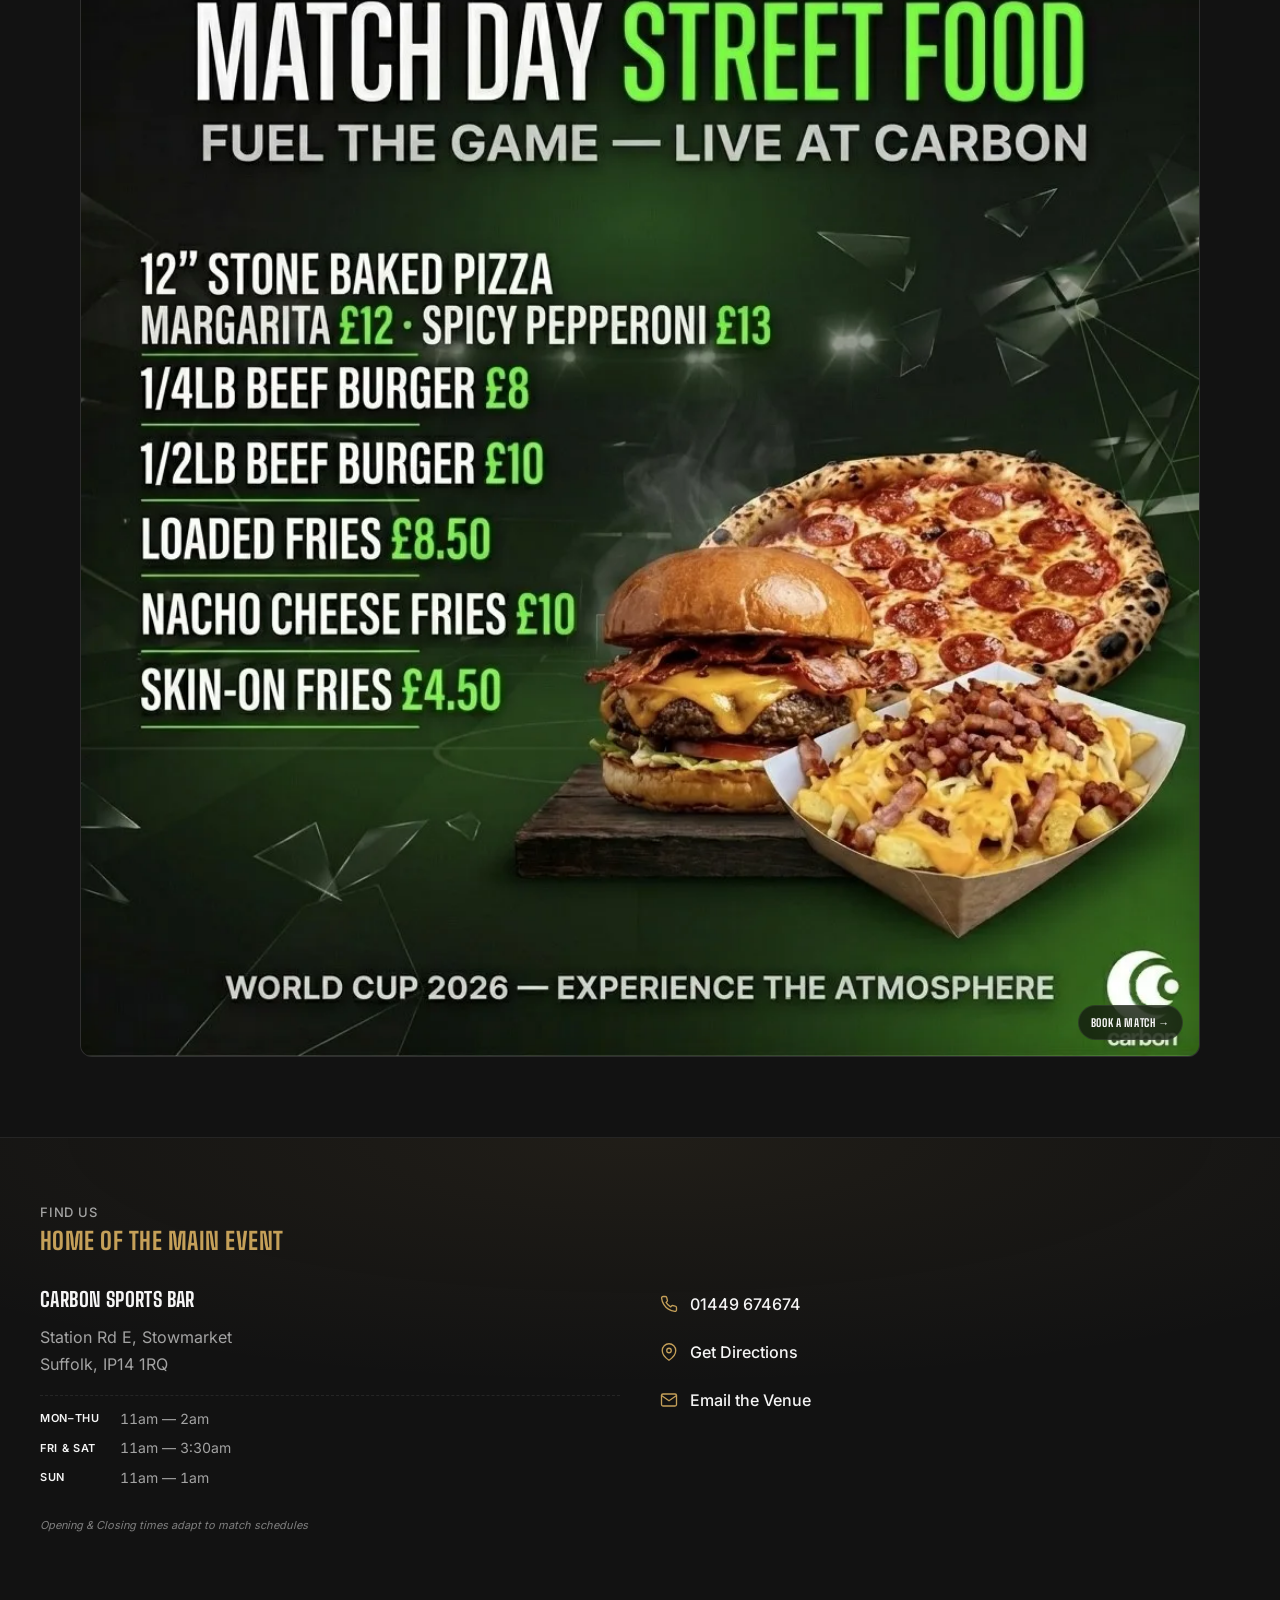
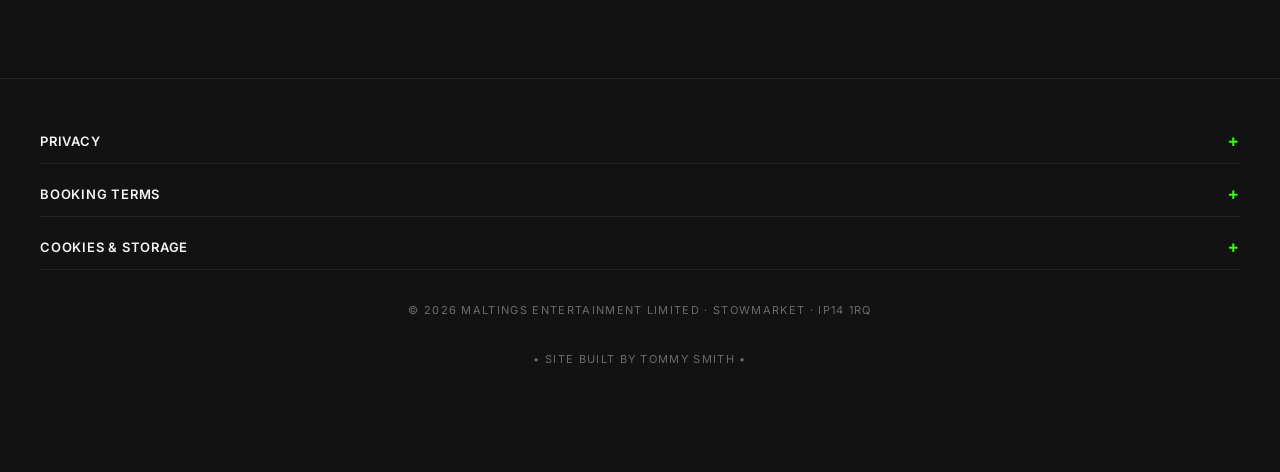
==== commit 90dfb165: "Update (removal of outside bar listing)" ====
--- a/index.html
+++ b/index.html
@@ -140,7 +140,7 @@
               <span class="u-accent">Bench</span>
             </h1>
             <p class="c-hero__subtitle">
-              Guaranteed seats, pitch-side sound and match day menus — every
+              Guaranteed seats, pitch-side sound and match day menus - every
               match.
             </p>
             <a href="fixtures.html" class="c-button c-button--primary">
@@ -342,7 +342,7 @@
                   >
                 </h3>
                 <p class="c-zone-card__desc">
-                  Huge 100" Screen, outdoor catering & mobile bar access.
+                  Huge 100" Screen, outdoor catering & all-weather cover.
                 </p>
                 <ul
                   class="c-zone-card__specs c-zone-card__specs--mill"
@@ -368,12 +368,17 @@
                   </li>
                   <li>
                     <svg viewBox="0 0 24 24" aria-hidden="true">
-                      <path d="M8 22h8" />
-                      <path d="M7 10h10" />
-                      <path d="M12 15v7" />
-                      <path d="M7 2h10l-1 13a4 4 0 0 1-8 0Z" />
+                      <circle cx="12" cy="12" r="4" />
+                      <path d="M12 2v2" />
+                      <path d="M12 20v2" />
+                      <path d="m4.93 4.93 1.41 1.41" />
+                      <path d="m17.66 17.66 1.41 1.41" />
+                      <path d="M2 12h2" />
+                      <path d="M20 12h2" />
+                      <path d="m6.34 17.66-1.41 1.41" />
+                      <path d="m19.07 4.93-1.41 1.41" />
                     </svg>
-                    Mobile bar
+                    All-weather protected
                   </li>
                 </ul>
               </div>
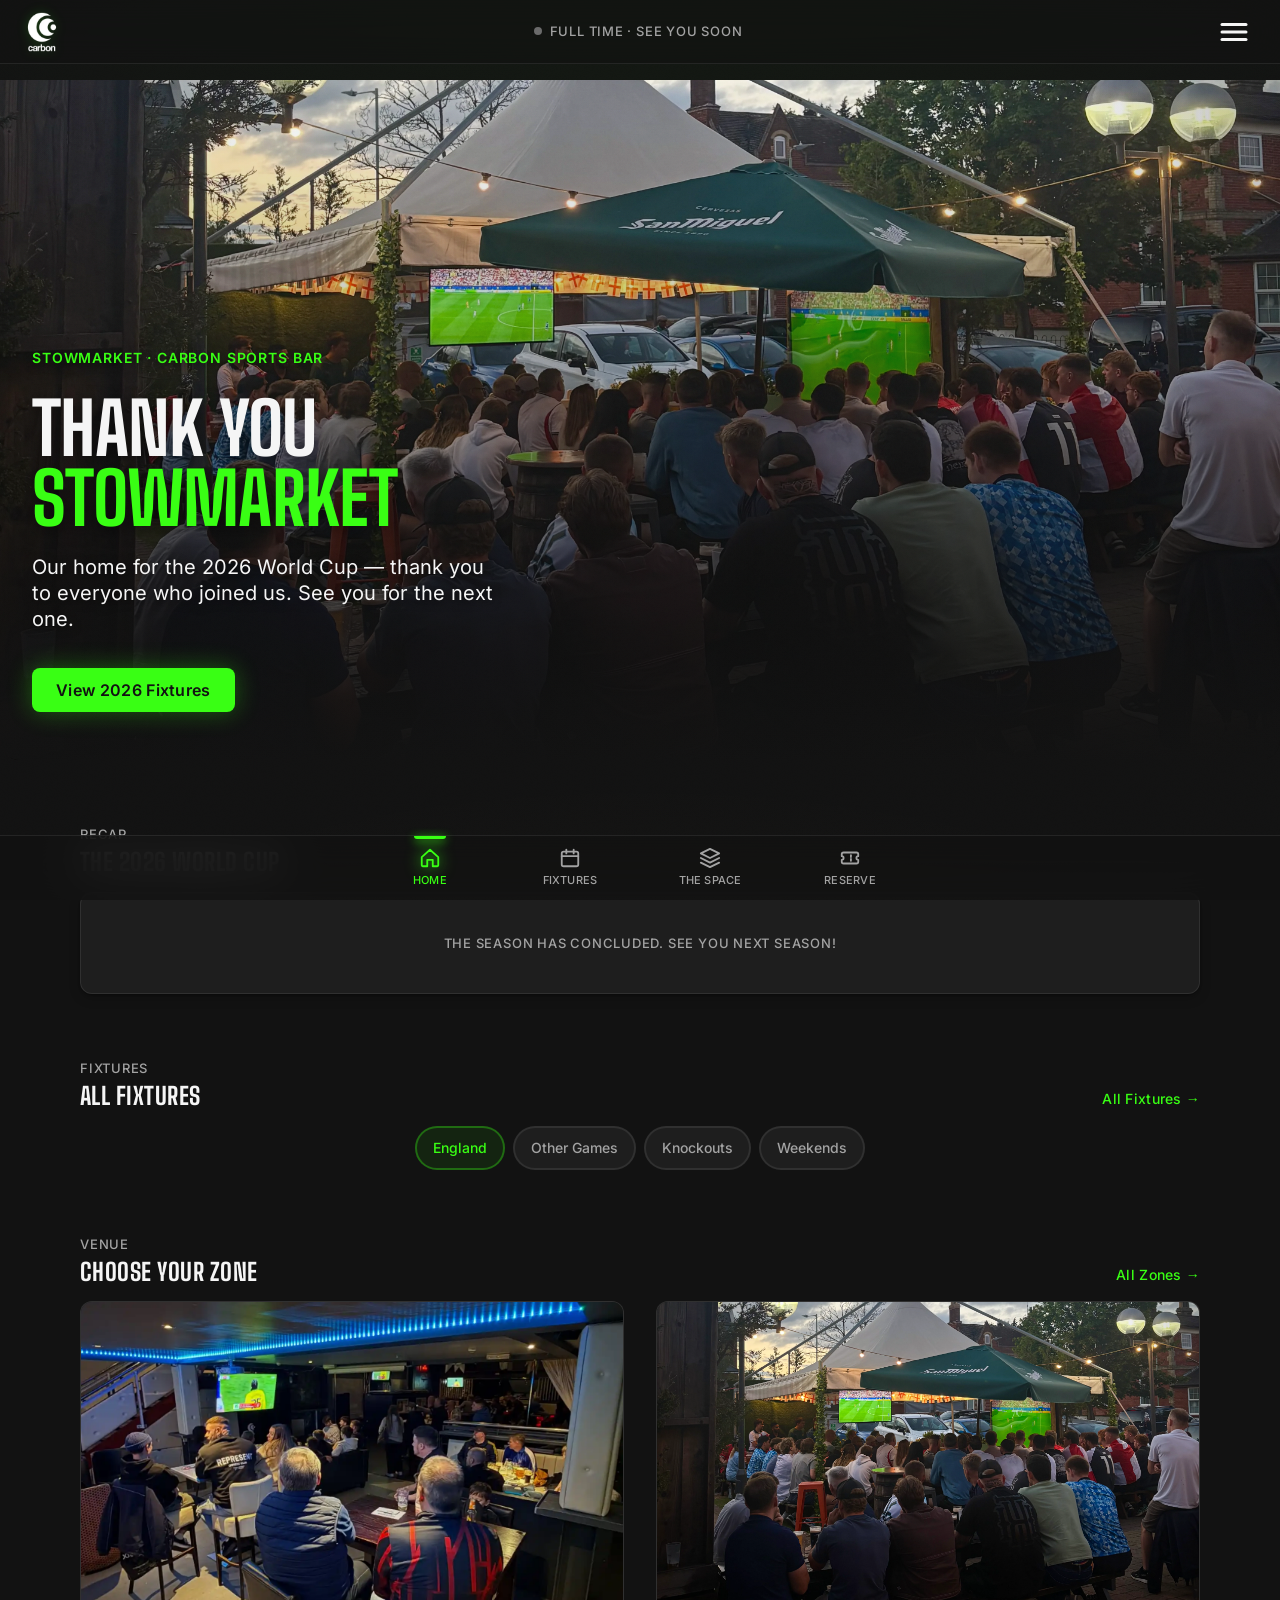
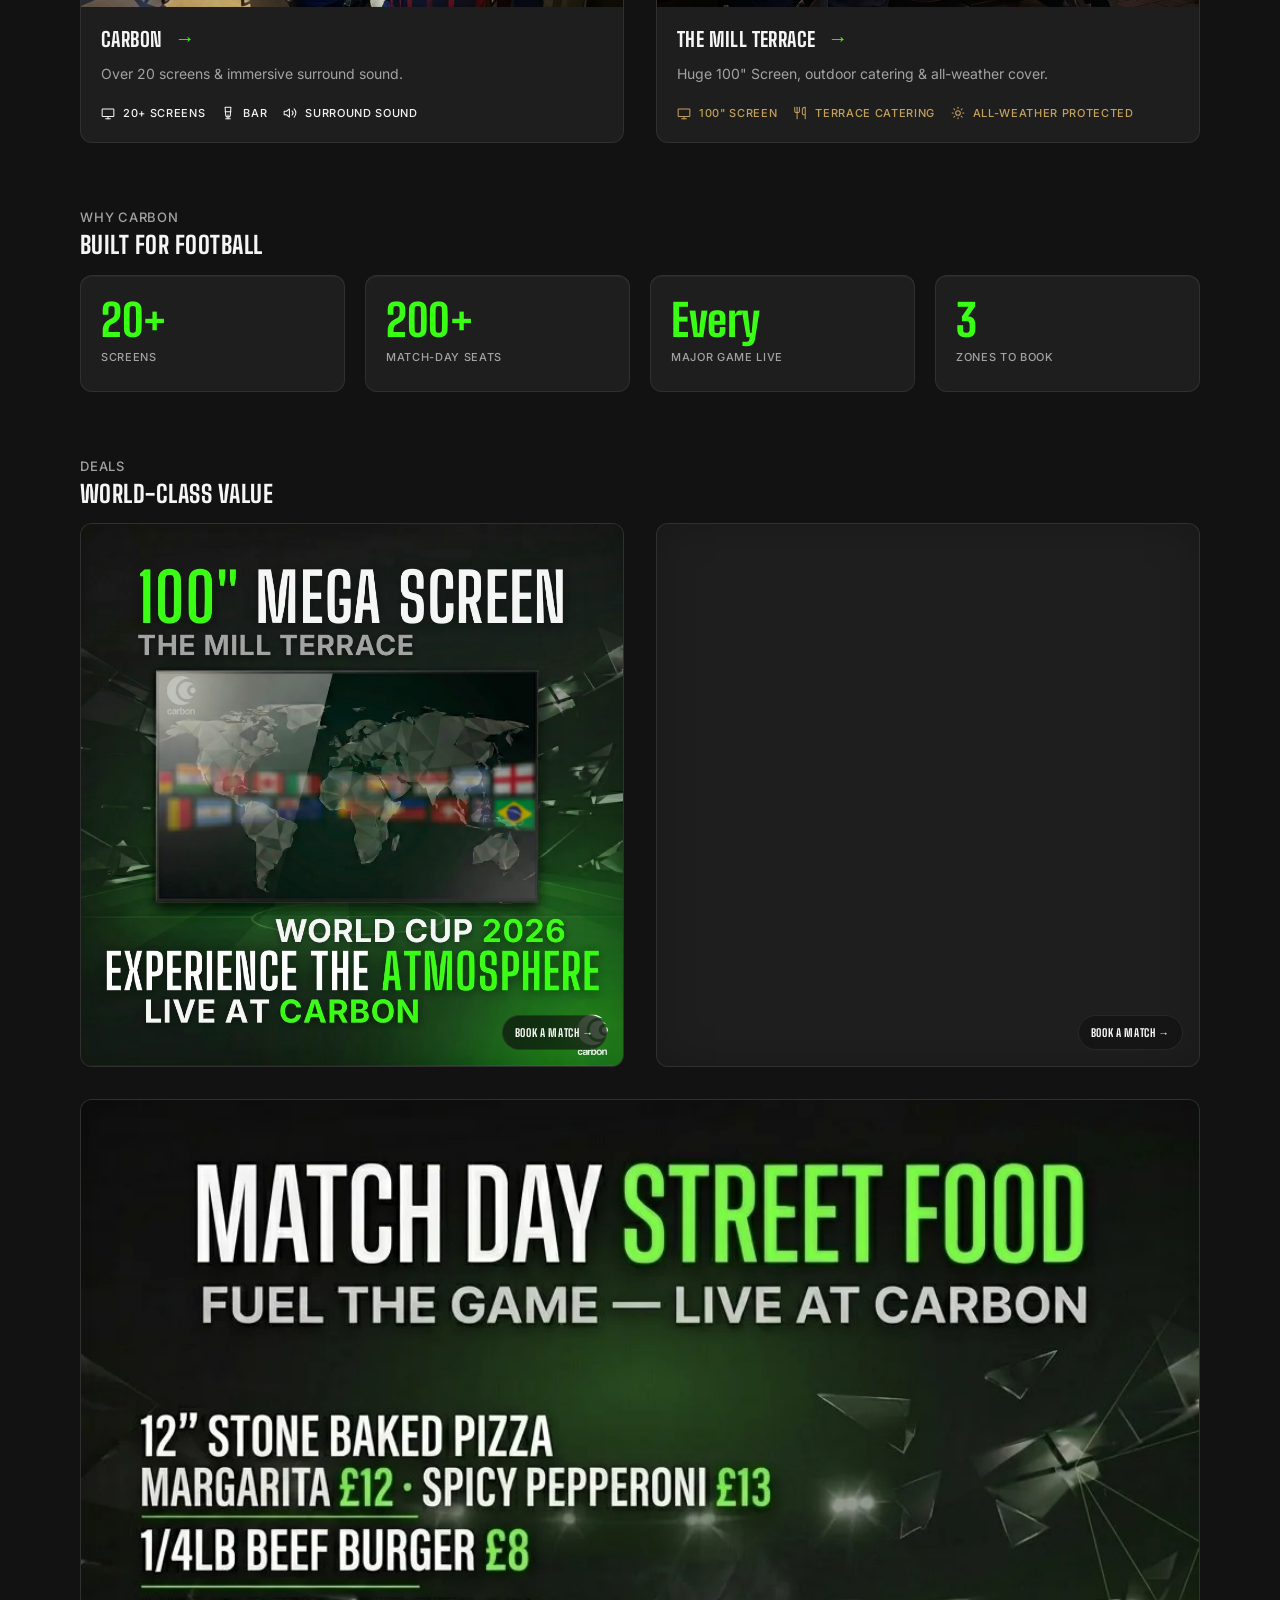
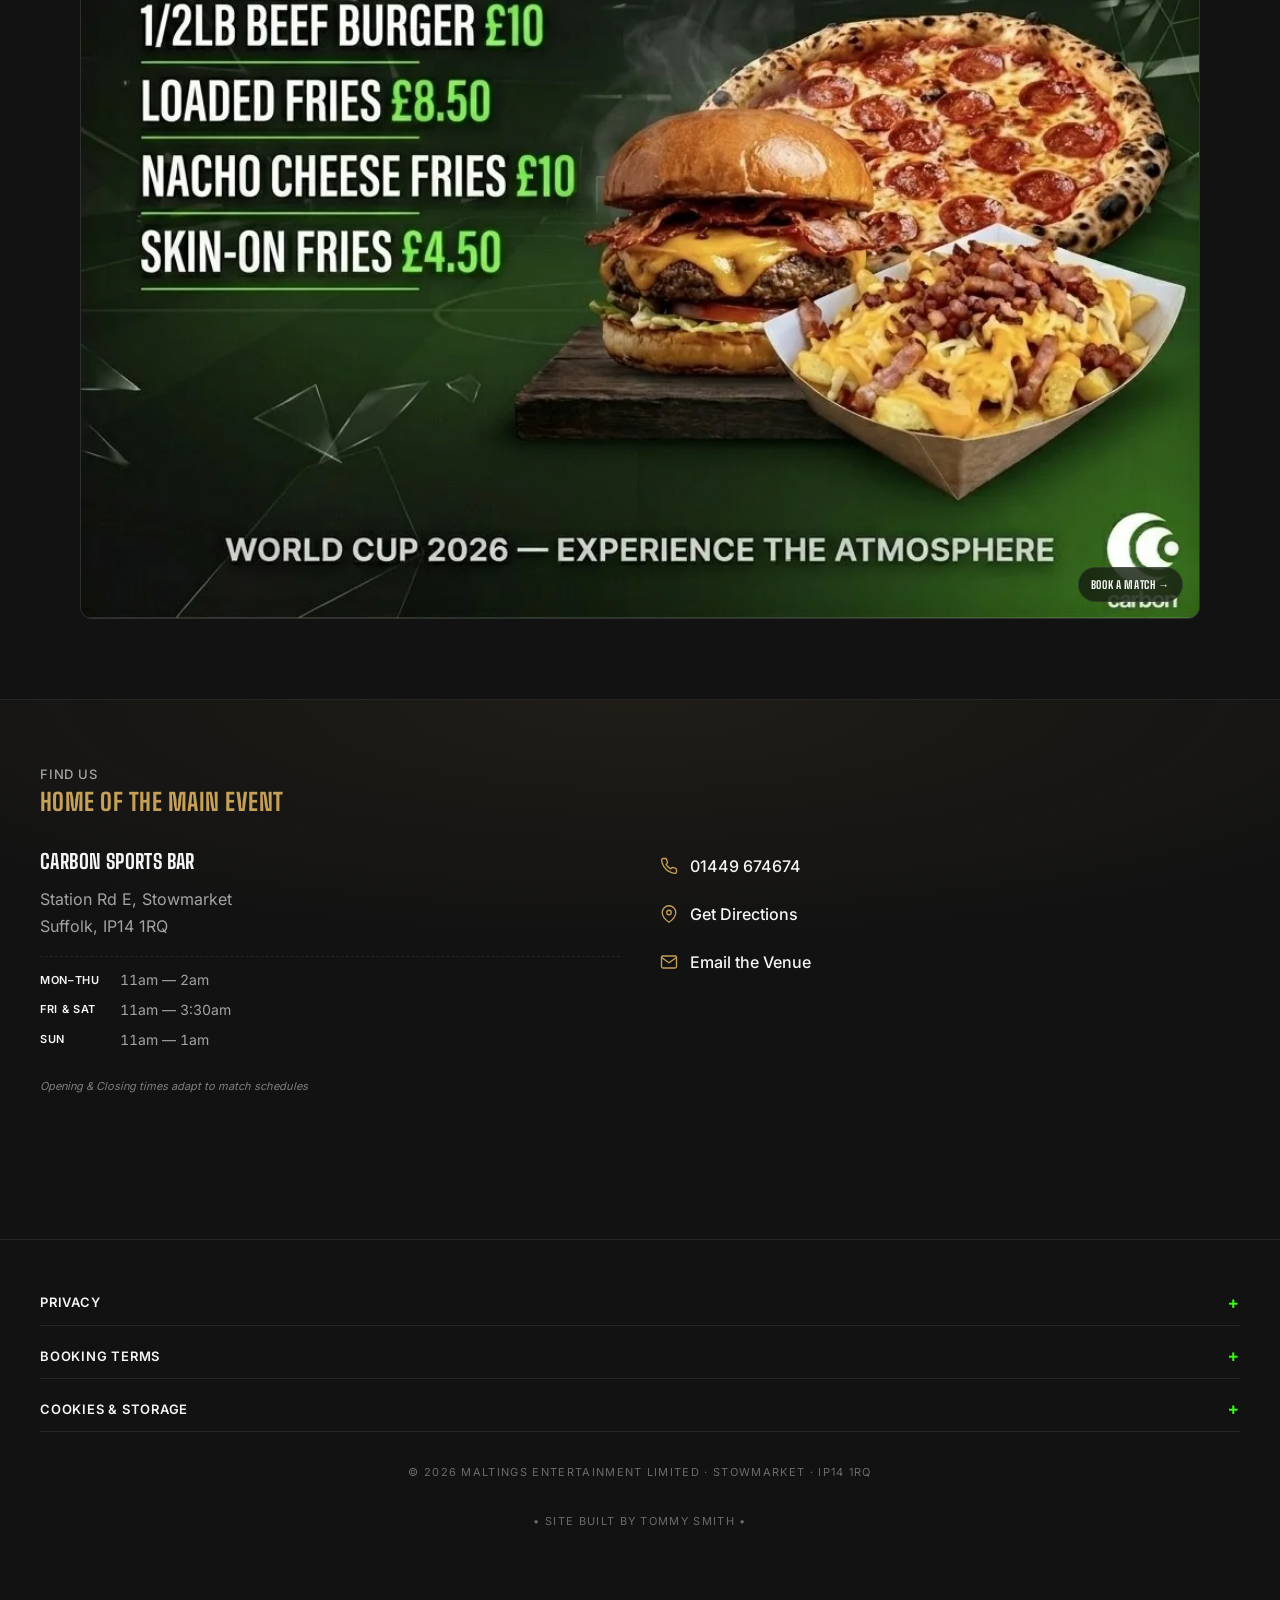
==== commit 448ad4a2: "Tournament Concluded - Passive State" ====
--- a/index.html
+++ b/index.html
@@ -136,15 +136,15 @@
           <div class="c-hero__content">
             <p class="c-hero__caption">Stowmarket · Carbon Sports Bar</p>
             <h1 id="hero-heading" class="c-hero__title u-display">
-              Secure Your<br />
-              <span class="u-accent">Bench</span>
+              Thank You<br />
+              <span class="u-accent">Stowmarket</span>
             </h1>
             <p class="c-hero__subtitle">
-              Guaranteed seats, pitch-side sound and match day menus - every
-              match.
+              Our home for the 2026 World Cup — thank you to everyone who
+              joined us. See you for the next one.
             </p>
             <a href="fixtures.html" class="c-button c-button--primary">
-              Book Now
+              View 2026 Fixtures
             </a>
           </div>
         </section>
@@ -152,8 +152,8 @@
         <section class="c-section" aria-labelledby="featured-heading">
           <header class="c-section-header">
             <div class="c-section-header__text">
-              <p class="u-caption">Featured</p>
-              <h2 id="featured-heading">Up Next</h2>
+              <p class="u-caption">Recap</p>
+              <h2 id="featured-heading">The 2026 World Cup</h2>
             </div>
           </header>
 
@@ -219,7 +219,7 @@
           <header class="c-section-header">
             <div class="c-section-header__text">
               <p class="u-caption">Fixtures</p>
-              <h2 id="fixtures-heading">Upcoming matches</h2>
+              <h2 id="fixtures-heading">All fixtures</h2>
             </div>
             <a href="fixtures.html" class="c-link-action">All Fixtures</a>
           </header>
@@ -273,8 +273,7 @@
             aria-busy="true"
           >
             <li class="c-loader" aria-hidden="true">
-              <div class="c-spinner"></div>
-              <p class="u-caption">Updating Feed...</p>
+              <p class="u-caption">Tournament concluded — see you next time.</p>
             </li>
           </ul>
         </section>
